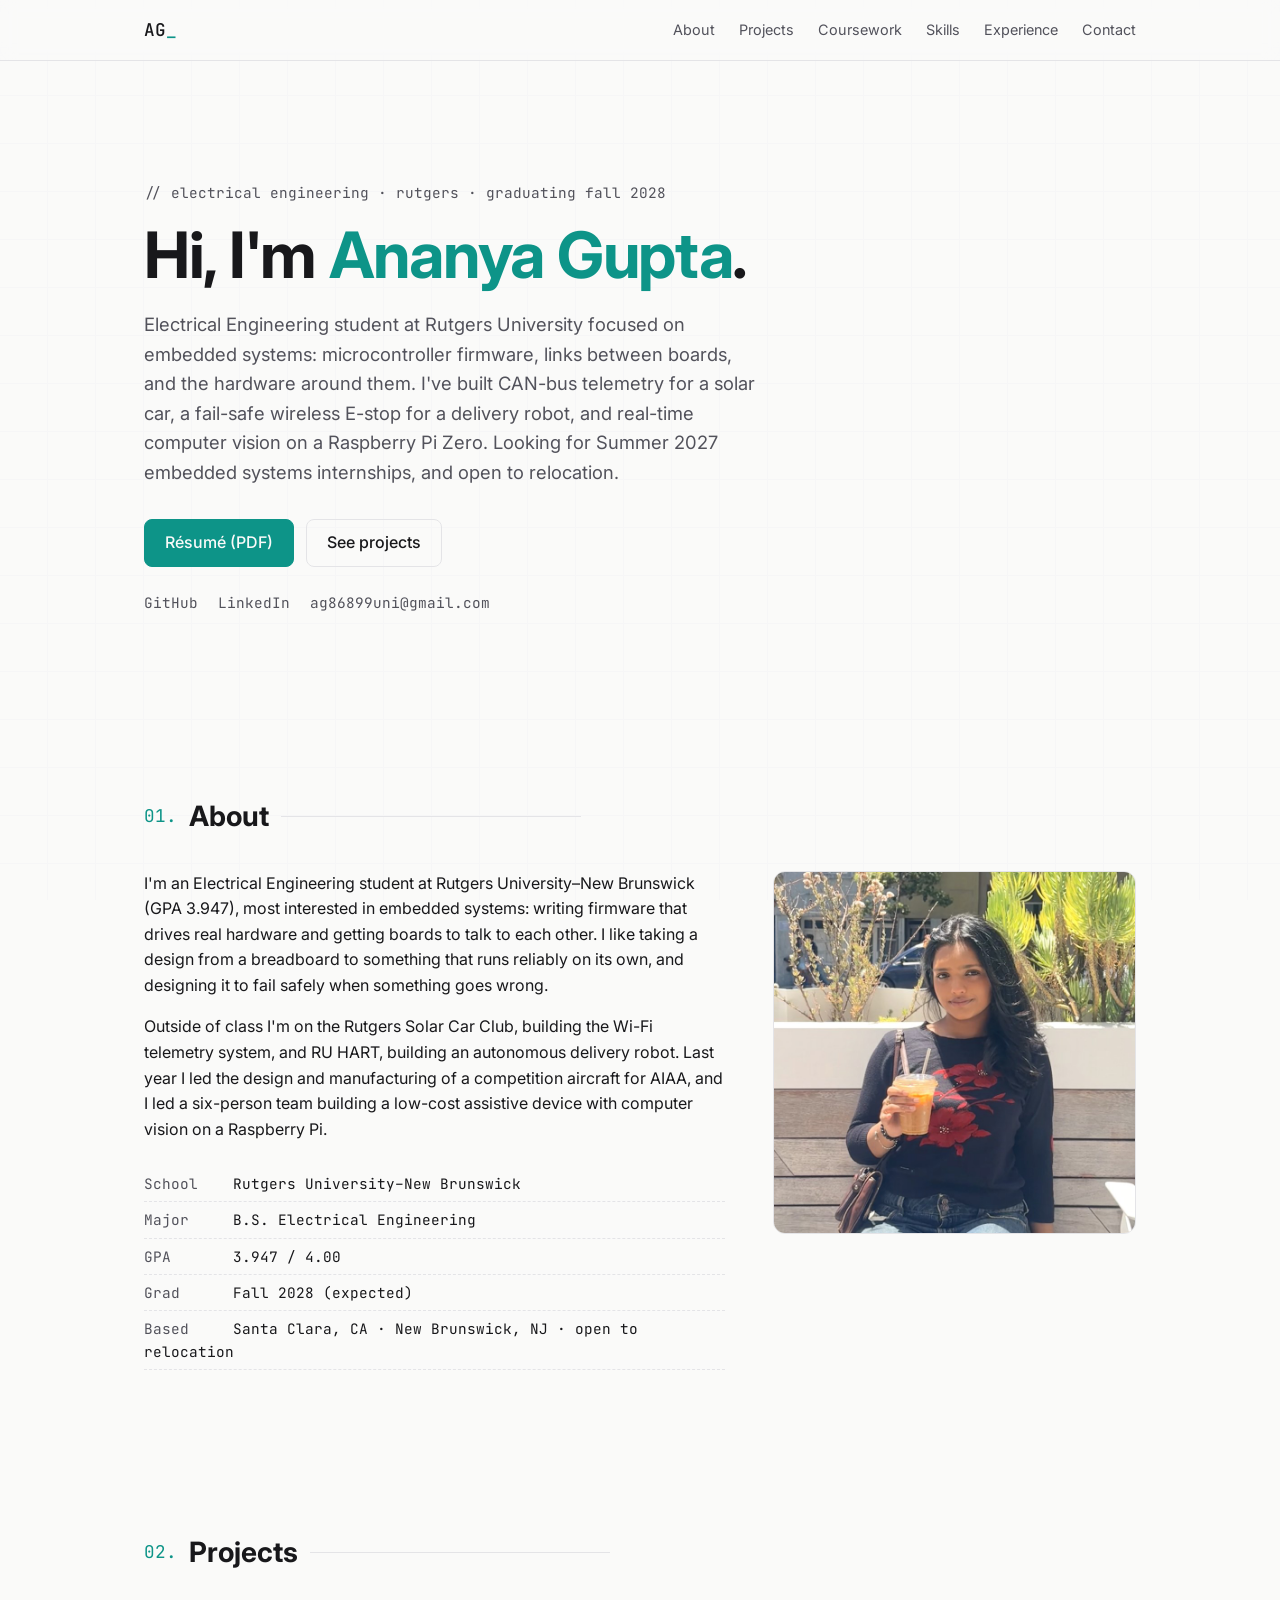
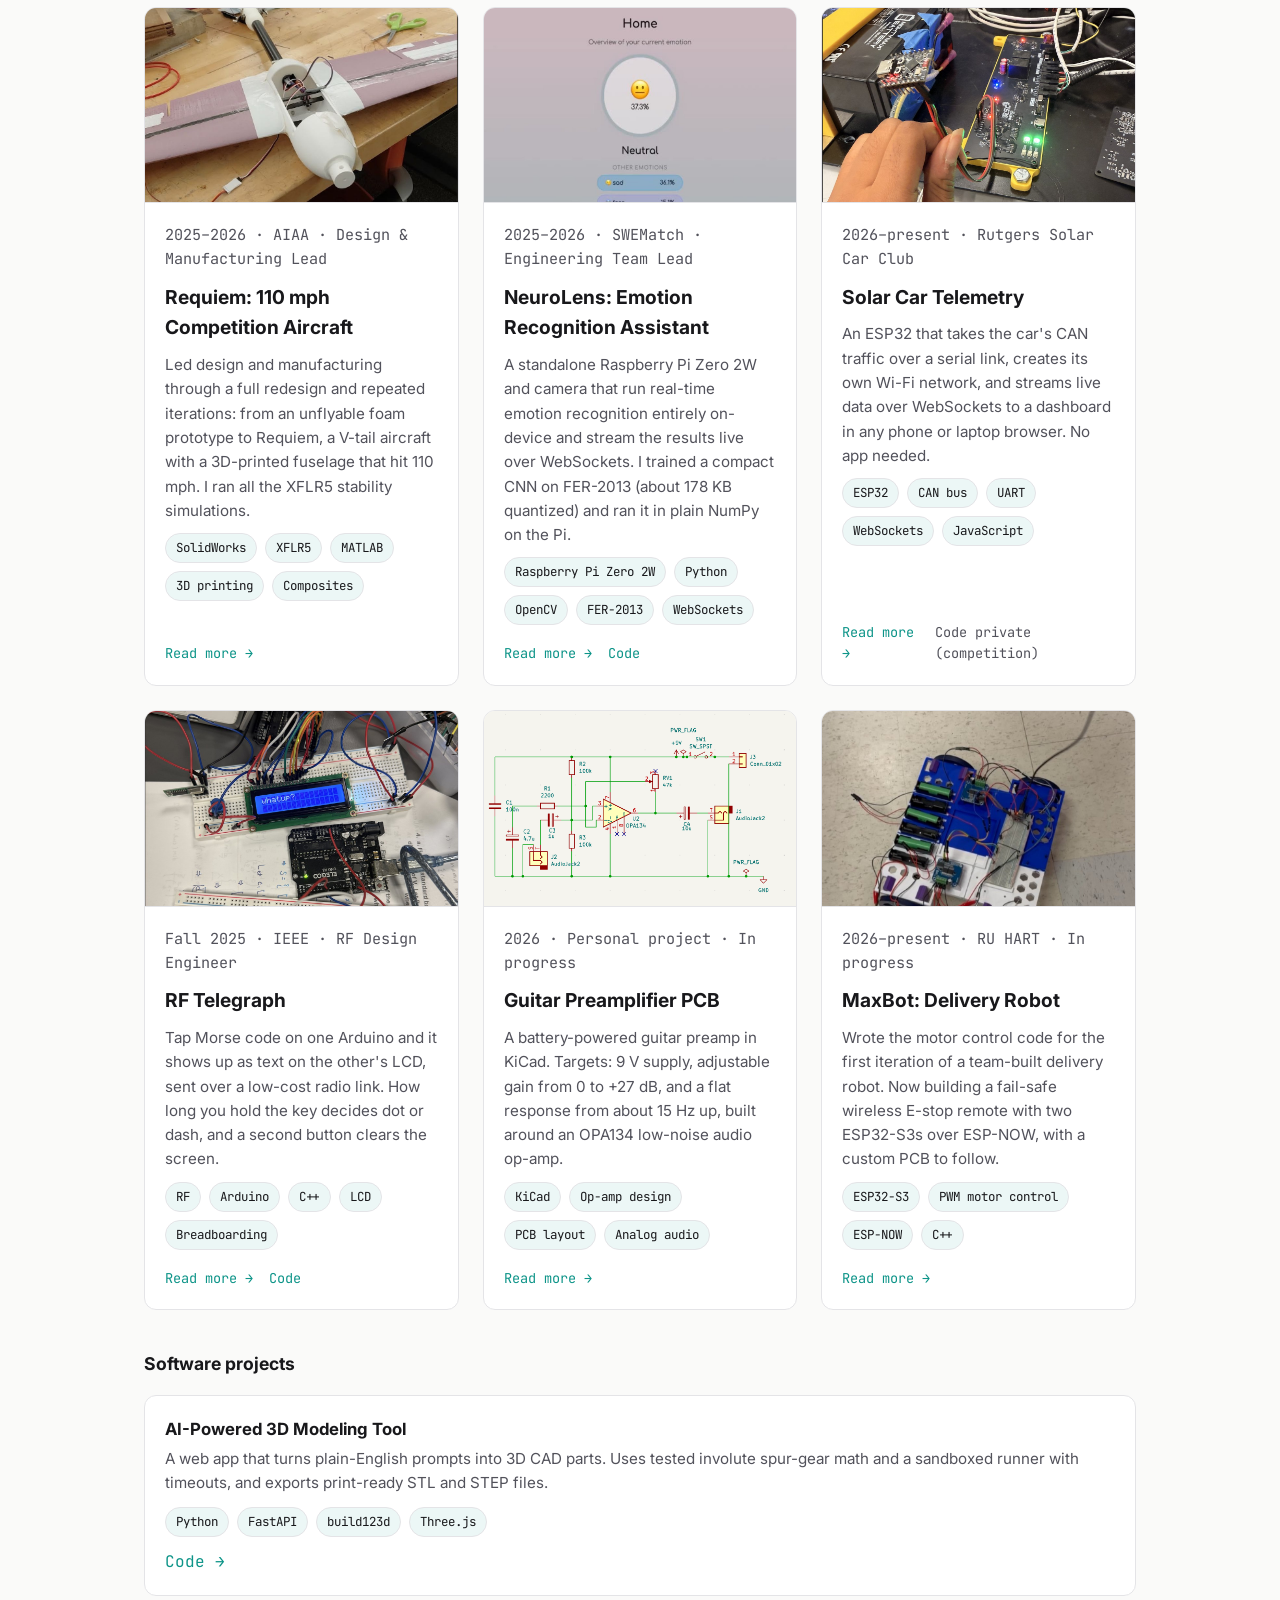
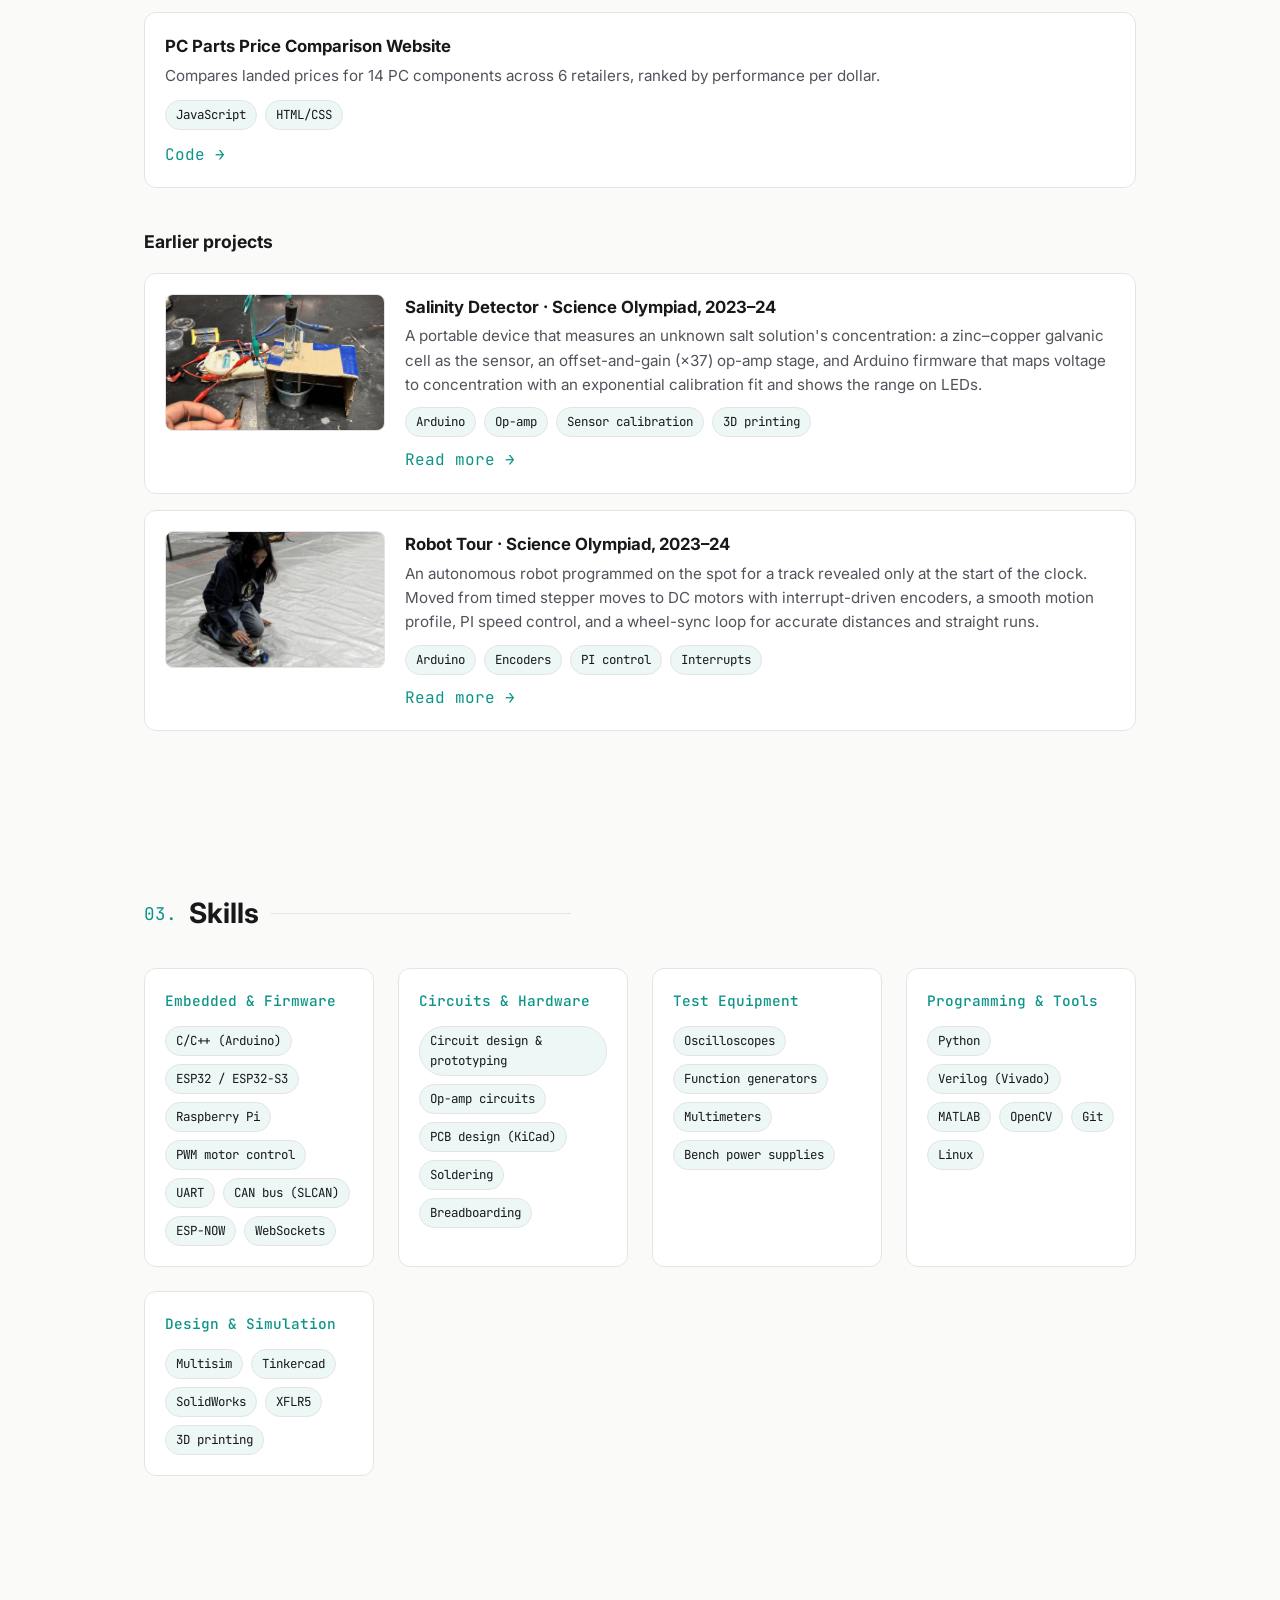
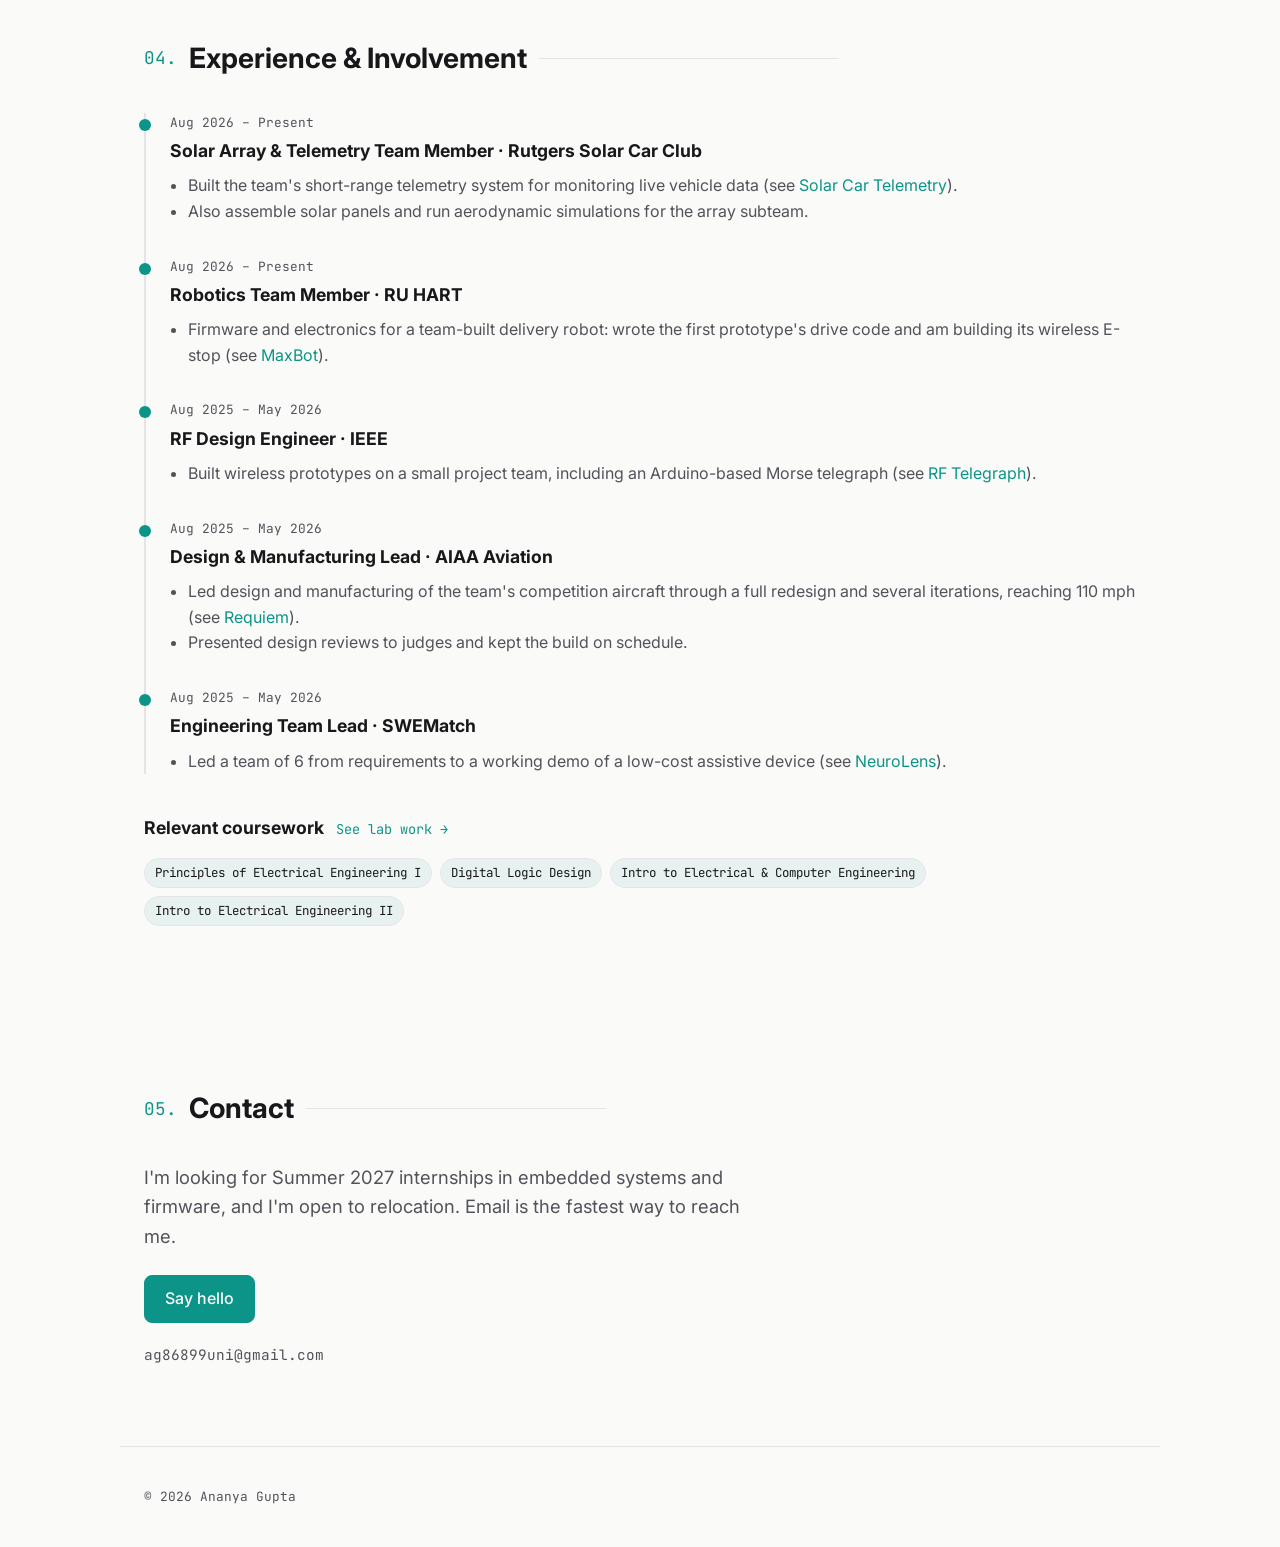
==== index.html @ 9ef6c694 "Robot Tour: fix PI windup, add wheel sync and atomic encoder reads; correct photo captions" ====
<!DOCTYPE html>
<html lang="en">
<head>
  <meta charset="UTF-8" />
  <meta name="viewport" content="width=device-width, initial-scale=1.0" />
  <title>Ananya Gupta | Electrical Engineering</title>
  <meta name="description" content="Portfolio of Ananya Gupta, Electrical Engineering student at Rutgers University. Embedded systems, firmware, circuits, and robotics." />
  <link rel="preconnect" href="https://fonts.googleapis.com" />
  <link rel="preconnect" href="https://fonts.gstatic.com" crossorigin />
  <link href="https://fonts.googleapis.com/css2?family=Inter:wght@400;500;600;700&family=JetBrains+Mono:wght@400;500&display=swap" rel="stylesheet" />
  <link rel="stylesheet" href="style.css" />
</head>
<body>

  <!-- ============ NAV ============ -->
  <header class="nav">
    <div class="container nav-inner">
      <a href="#top" class="logo">AG<span class="accent">_</span></a>
      <nav>
        <a href="#about">About</a>
        <a href="#projects">Projects</a>
        <a href="coursework.html">Coursework</a>
        <a href="#skills">Skills</a>
        <a href="#experience">Experience</a>
        <a href="#contact">Contact</a>
      </nav>
    </div>
  </header>

  <main id="top">

    <!-- ============ HERO ============ -->
    <section class="hero container">
      <p class="mono eyebrow">// electrical engineering · rutgers · graduating fall 2028</p>
      <h1>Hi, I'm <span class="accent">Ananya Gupta</span>.</h1>
      <p class="lead">
        Electrical Engineering student at Rutgers University focused on embedded systems: microcontroller
        firmware, links between boards, and the hardware around them. I've built CAN-bus telemetry for a solar car,
        a fail-safe wireless E-stop for a delivery robot, and real-time computer vision on a Raspberry Pi Zero.
        Looking for Summer 2027 embedded systems internships, and open to relocation.
      </p>
      <div class="btn-row">
        <a class="btn primary" href="resume.pdf" target="_blank">Résumé (PDF)</a>
        <a class="btn" href="#projects">See projects</a>
      </div>
      <div class="social mono">
        <a href="https://github.com/softforware" target="_blank">GitHub</a>
        <a href="https://www.linkedin.com/in/ananya-gupta-4b0507358" target="_blank">LinkedIn</a>
        <a href="mailto:ag86899uni@gmail.com">ag86899uni@gmail.com</a>
      </div>
    </section>

    <!-- ============ ABOUT ============ -->
    <section id="about" class="section container">
      <h2 class="section-title"><span class="mono accent">01.</span> About</h2>
      <div class="about-grid">
        <div>
          <!-- EDIT: make this sound like you. Add a sentence on what got you into EE. -->
          <p>
            I'm an Electrical Engineering student at Rutgers University–New Brunswick (GPA 3.947),
            most interested in embedded systems: writing firmware that drives real hardware and getting
            boards to talk to each other. I like taking a design from a breadboard to something that runs
            reliably on its own, and designing it to fail safely when something goes wrong.
          </p>
          <p>
            Outside of class I'm on the Rutgers Solar Car Club, building the Wi-Fi telemetry system,
            and RU HART, building an autonomous delivery robot. Last year I led the design and
            manufacturing of a competition aircraft for AIAA, and I led a six-person team building
            a low-cost assistive device with computer vision on a Raspberry Pi.
          </p>
          <ul class="facts mono">
            <li><span>School</span> Rutgers University–New Brunswick</li>
            <li><span>Major</span> B.S. Electrical Engineering</li>
            <li><span>GPA</span> 3.947 / 4.00</li>
            <li><span>Grad</span> Fall 2028 (expected)</li>
            <li><span>Based</span> Santa Clara, CA · New Brunswick, NJ · open to relocation</li>
          </ul>
        </div>
        <!-- PHOTO: images/headshot.jpg (square crop; you at a bench or with a project is ideal) -->
        <img class="headshot" src="images/headshot.jpg" alt="Photo of Ananya Gupta" />
      </div>
    </section>

    <!-- ============ PROJECTS ============ -->
    <section id="projects" class="section container">
      <h2 class="section-title"><span class="mono accent">02.</span> Projects</h2>

      <div class="project-grid">

        <!-- ====== PROJECT CARD: copy from here... ====== -->
        <article class="card">
          <img src="images/aiaa-card.jpg" alt="Requiem, the team's aircraft: foam wings, carbon tail boom, and a 3D-printed bullet fuselage" />
          <div class="card-body">
            <p class="mono card-meta">2025–2026 · AIAA · Design &amp; Manufacturing Lead</p>
            <h3>Requiem: 110 mph Competition Aircraft</h3>
            <p>
              Led design and manufacturing through a full redesign and repeated iterations: from an
              unflyable foam prototype to Requiem, a V-tail aircraft with a 3D-printed fuselage that hit 110 mph.
              I ran all the XFLR5 stability simulations.
            </p>
            <ul class="tags">
              <li>SolidWorks</li><li>XFLR5</li><li>MATLAB</li><li>3D printing</li><li>Composites</li>
            </ul>
            <div class="card-links mono">
              <a href="projects/aiaa-aircraft.html">Read more →</a>
            </div>
          </div>
        </article>
        <!-- ====== ...to here, and paste below to add a project ====== -->

        <article class="card">
          <img src="images/neurolens-card.jpg" alt="NeuroLens web app showing a detected emotion, Neutral at 37.3%, with sad and fear as runners-up" />
          <div class="card-body">
            <p class="mono card-meta">2025–2026 · SWEMatch · Engineering Team Lead</p>
            <h3>NeuroLens: Emotion Recognition Assistant</h3>
            <p>
              A standalone Raspberry Pi Zero 2W and camera that run real-time emotion recognition entirely
              on-device and stream the results live over WebSockets. I trained a compact CNN on FER-2013 (about
              178 KB quantized) and ran it in plain NumPy on the Pi.
            </p>
            <ul class="tags">
              <li>Raspberry Pi Zero 2W</li><li>Python</li><li>OpenCV</li><li>FER-2013</li><li>WebSockets</li>
            </ul>
            <div class="card-links mono">
              <a href="projects/assistive-device.html">Read more →</a>
              <a href="https://github.com/softforware/neurolens" target="_blank">Code</a>
            </div>
          </div>
        </article>

        <article class="card">
          <img src="images/solar-telemetry-esp32-card.jpg" alt="Ananya holding the telemetry ESP32, wired to one of the solar car's boards" />
          <div class="card-body">
            <p class="mono card-meta">2026–present · Rutgers Solar Car Club</p>
            <h3>Solar Car Telemetry</h3>
            <p>
              An ESP32 that takes the car's CAN traffic over a serial link, creates its own Wi-Fi network, and
              streams live data over WebSockets to a dashboard in any phone or laptop browser. No app needed.
            </p>
            <ul class="tags">
              <li>ESP32</li><li>CAN bus</li><li>UART</li><li>WebSockets</li><li>JavaScript</li>
            </ul>
            <div class="card-links mono">
              <a href="projects/solar-telemetry.html">Read more →</a>
              <span class="private-note">Code private (competition)</span>
            </div>
          </div>
        </article>

        <article class="card">
          <img src="images/rf-telegraph-card.jpg" alt="RF telegraph receiver showing the decoded message 'whatup?' on a 16x2 LCD" />
          <div class="card-body">
            <p class="mono card-meta">Fall 2025 · IEEE · RF Design Engineer</p>
            <h3>RF Telegraph</h3>
            <p>
              Tap Morse code on one Arduino and it shows up as text on the other's LCD, sent over a low-cost
              radio link. How long you hold the key decides dot or dash, and a second button clears the screen.
            </p>
            <ul class="tags">
              <li>RF</li><li>Arduino</li><li>C++</li><li>LCD</li><li>Breadboarding</li>
            </ul>
            <div class="card-links mono">
              <a href="projects/rf-telegraph.html">Read more →</a>
              <a href="https://github.com/softforware/rf-telegraph" target="_blank">Code</a>
            </div>
          </div>
        </article>

        <article class="card">
          <img src="images/guitar-preamp-schematic.png" alt="Guitar preamplifier schematic in KiCad" />
          <div class="card-body">
            <p class="mono card-meta">2026 · Personal project · In progress</p>
            <h3>Guitar Preamplifier PCB</h3>
            <p>
              A battery-powered guitar preamp in KiCad. Targets: 9 V supply, adjustable gain from 0 to
              +27 dB, and a flat response from about 15 Hz up, built around an OPA134 low-noise audio op-amp.
            </p>
            <ul class="tags">
              <li>KiCad</li><li>Op-amp design</li><li>PCB layout</li><li>Analog audio</li>
            </ul>
            <div class="card-links mono">
              <a href="projects/guitar-preamp.html">Read more →</a>
            </div>
          </div>
        </article>

        <article class="card">
          <img src="images/maxbot-card.jpg" alt="MaxBot, the RU HART delivery robot's first iteration, with motor drivers, battery pack, and breadboard on a 3D-printed chassis" />
          <div class="card-body">
            <p class="mono card-meta">2026–present · RU HART · In progress</p>
            <h3>MaxBot: Delivery Robot</h3>
            <p>
              Wrote the motor control code for the first iteration of a team-built delivery robot. Now building
              a fail-safe wireless E-stop remote with two ESP32-S3s over ESP-NOW, with a custom PCB to follow.
            </p>
            <ul class="tags">
              <li>ESP32-S3</li><li>PWM motor control</li><li>ESP-NOW</li><li>C++</li>
            </ul>
            <div class="card-links mono">
              <a href="projects/maxbot.html">Read more →</a>
            </div>
          </div>
        </article>

      </div>

      <h3 class="subhead">Software projects</h3>
      <div class="sw-list">
        <div class="sw-item">
          <div>
            <h4>AI-Powered 3D Modeling Tool</h4>
            <p>
              A web app that turns plain-English prompts into 3D CAD parts. Uses tested involute
              spur-gear math and a sandboxed runner with timeouts, and exports print-ready STL and STEP files.
            </p>
          </div>
          <ul class="tags">
            <li>Python</li><li>FastAPI</li><li>build123d</li><li>Three.js</li>
          </ul>
          <a class="mono" href="https://github.com/softforware/ai-cad" target="_blank">Code →</a>
        </div>
        <div class="sw-item">
          <div>
            <h4>PC Parts Price Comparison Website</h4>
            <p>
              Compares landed prices for 14 PC components across 6 retailers, ranked by performance per dollar.
            </p>
          </div>
          <ul class="tags">
            <li>JavaScript</li><li>HTML/CSS</li>
          </ul>
          <a class="mono" href="https://github.com/softforware/pc-parts-price-board" target="_blank">Code →</a>
        </div>
      </div>
      <h3 class="subhead">Earlier projects</h3>
      <div class="sw-list">
        <div class="sw-item sw-item-img">
          <img src="images/detector-card.jpg" alt="Salinity detector: Arduino circuit wired to an electrode stand over a test cup" />
          <div>
            <h4>Salinity Detector · Science Olympiad, 2023–24</h4>
            <p>
              A portable device that measures an unknown salt solution's concentration: a zinc–copper galvanic cell
              as the sensor, an offset-and-gain (×37) op-amp stage, and Arduino firmware that maps voltage to
              concentration with an exponential calibration fit and shows the range on LEDs.
            </p>
            <ul class="tags" style="margin-top:10px">
              <li>Arduino</li><li>Op-amp</li><li>Sensor calibration</li><li>3D printing</li>
            </ul>
            <a class="mono" href="projects/detector.html" style="display:inline-block;margin-top:10px">Read more →</a>
          </div>
        </div>
        <div class="sw-item sw-item-img">
          <img src="images/robottour-card.jpg" alt="Ananya with the Robot Tour encoder robot during a test run" />
          <div>
            <h4>Robot Tour · Science Olympiad, 2023–24</h4>
            <p>
              An autonomous robot programmed on the spot for a track revealed only at the start of the clock.
              Moved from timed stepper moves to DC motors with interrupt-driven encoders, a smooth motion profile,
              PI speed control, and a wheel-sync loop for accurate distances and straight runs.
            </p>
            <ul class="tags" style="margin-top:10px">
              <li>Arduino</li><li>Encoders</li><li>PI control</li><li>Interrupts</li>
            </ul>
            <a class="mono" href="projects/robot-tour.html" style="display:inline-block;margin-top:10px">Read more →</a>
          </div>
        </div>
      </div>
    </section>

    <!-- ============ SKILLS ============ -->
    <section id="skills" class="section container">
      <h2 class="section-title"><span class="mono accent">03.</span> Skills</h2>
      <div class="skills-grid">
        <div class="skill-group">
          <h3 class="mono">Embedded &amp; Firmware</h3>
          <ul class="tags">
            <li>C/C++ (Arduino)</li><li>ESP32 / ESP32-S3</li><li>Raspberry Pi</li><li>PWM motor control</li>
            <li>UART</li><li>CAN bus (SLCAN)</li><li>ESP-NOW</li><li>WebSockets</li>
          </ul>
        </div>
        <div class="skill-group">
          <h3 class="mono">Circuits &amp; Hardware</h3>
          <ul class="tags">
            <li>Circuit design &amp; prototyping</li><li>Op-amp circuits</li><li>PCB design (KiCad)</li>
            <li>Soldering</li><li>Breadboarding</li>
          </ul>
        </div>
        <div class="skill-group">
          <h3 class="mono">Test Equipment</h3>
          <ul class="tags">
            <li>Oscilloscopes</li><li>Function generators</li><li>Multimeters</li><li>Bench power supplies</li>
          </ul>
        </div>
        <div class="skill-group">
          <h3 class="mono">Programming &amp; Tools</h3>
          <ul class="tags">
            <li>Python</li><li>Verilog (Vivado)</li><li>MATLAB</li><li>OpenCV</li><li>Git</li><li>Linux</li>
          </ul>
        </div>
        <div class="skill-group">
          <h3 class="mono">Design &amp; Simulation</h3>
          <ul class="tags">
            <li>Multisim</li><li>Tinkercad</li><li>SolidWorks</li><li>XFLR5</li><li>3D printing</li>
          </ul>
        </div>
      </div>
    </section>

    <!-- ============ EXPERIENCE / INVOLVEMENT ============ -->
    <section id="experience" class="section container">
      <h2 class="section-title"><span class="mono accent">04.</span> Experience &amp; Involvement</h2>
      <div class="timeline">
        <div class="timeline-item">
          <p class="mono card-meta">Aug 2026 – Present</p>
          <h3>Solar Array &amp; Telemetry Team Member · Rutgers Solar Car Club</h3>
          <ul>
            <li>Built the team's short-range telemetry system for monitoring live vehicle data (see <a href="projects/solar-telemetry.html">Solar Car Telemetry</a>).</li>
            <li>Also assemble solar panels and run aerodynamic simulations for the array subteam.</li>
          </ul>
        </div>
        <div class="timeline-item">
          <p class="mono card-meta">Aug 2026 – Present</p>
          <h3>Robotics Team Member · RU HART</h3>
          <ul>
            <li>Firmware and electronics for a team-built delivery robot: wrote the first prototype's drive code and am building its wireless E-stop (see <a href="projects/maxbot.html">MaxBot</a>).</li>
          </ul>
        </div>
        <div class="timeline-item">
          <p class="mono card-meta">Aug 2025 – May 2026</p>
          <h3>RF Design Engineer · IEEE</h3>
          <ul>
            <li>Built wireless prototypes on a small project team, including an Arduino-based Morse telegraph (see <a href="projects/rf-telegraph.html">RF Telegraph</a>).</li>
          </ul>
        </div>
        <div class="timeline-item">
          <p class="mono card-meta">Aug 2025 – May 2026</p>
          <h3>Design &amp; Manufacturing Lead · AIAA Aviation</h3>
          <ul>
            <li>Led design and manufacturing of the team's competition aircraft through a full redesign and several iterations, reaching 110 mph (see <a href="projects/aiaa-aircraft.html">Requiem</a>).</li>
            <li>Presented design reviews to judges and kept the build on schedule.</li>
          </ul>
        </div>
        <div class="timeline-item">
          <p class="mono card-meta">Aug 2025 – May 2026</p>
          <h3>Engineering Team Lead · SWEMatch</h3>
          <ul>
            <li>Led a team of 6 from requirements to a working demo of a low-cost assistive device (see <a href="projects/assistive-device.html">NeuroLens</a>).</li>
          </ul>
        </div>
      </div>

      <h3 class="subhead">Relevant coursework <a class="mono" style="font-size:.85rem;font-weight:400;margin-left:8px" href="coursework.html">See lab work →</a></h3>
      <ul class="tags">
        <li>Principles of Electrical Engineering I</li><li>Digital Logic Design</li>
        <li>Intro to Electrical &amp; Computer Engineering</li><li>Intro to Electrical Engineering II</li>
        <!-- EDIT: add other courses by their exact catalog names --> 
      </ul>
    </section>

    <!-- ============ CONTACT ============ -->
    <section id="contact" class="section container contact">
      <h2 class="section-title"><span class="mono accent">05.</span> Contact</h2>
      <p class="lead">
        I'm looking for Summer 2027 internships in embedded systems and firmware, and I'm open to relocation.
        Email is the fastest way to reach me.
      </p>
      <a class="btn primary" href="mailto:ag86899uni@gmail.com">Say hello</a>
      <div class="social mono" style="margin-top:20px">
        <a href="mailto:ag86899uni@gmail.com">ag86899uni@gmail.com</a>
      </div>
    </section>

  </main>

  <footer class="container footer mono">
    <p>© 2026 Ananya Gupta</p>
  </footer>

</body>
</html>
---- style.css ----
/* ==========================================================
   COLORS: change --accent to restyle the whole site.
   Ideas: #2dd4bf (teal), #f59e0b (amber), #60a5fa (blue), #a78bfa (purple)
   ========================================================== */
:root {
  --bg: #0d1117;
  --bg-card: #161b22;
  --border: #2a313c;
  --text: #e6edf3;
  --muted: #8b949e;
  --accent: #2dd4bf;
  --radius: 12px;
  --max-width: 1040px;
}

/* Light mode: used automatically when the visitor's computer is in light mode */
@media (prefers-color-scheme: light) {
  :root {
    --bg: #fafaf9;
    --bg-card: #ffffff;
    --border: #e4e4e7;
    --text: #18181b;
    --muted: #52525b;
    --accent: #0d9488;
  }
}

* { box-sizing: border-box; margin: 0; padding: 0; }

html { scroll-behavior: smooth; scroll-padding-top: 72px; }

body {
  font-family: "Inter", system-ui, sans-serif;
  background: var(--bg);
  color: var(--text);
  line-height: 1.6;
  /* faint engineering-paper grid */
  background-image:
    linear-gradient(var(--border) 1px, transparent 1px),
    linear-gradient(90deg, var(--border) 1px, transparent 1px);
  background-size: 48px 48px;
  background-attachment: fixed;
  background-position: -1px -1px;
}
body::before { /* fades the grid so it stays subtle */
  content: ""; position: fixed; inset: 0; z-index: -1;
  background: var(--bg); opacity: .85; pointer-events: none;
}

img { max-width: 100%; display: block; }
a { color: var(--accent); text-decoration: none; }
a:hover { text-decoration: underline; }

.container { max-width: var(--max-width); margin: 0 auto; padding: 0 24px; }
.mono { font-family: "JetBrains Mono", ui-monospace, monospace; }
.accent { color: var(--accent); }

/* ---------- Nav ---------- */
.nav {
  position: sticky; top: 0; z-index: 10;
  background: color-mix(in srgb, var(--bg) 85%, transparent);
  backdrop-filter: blur(8px);
  border-bottom: 1px solid var(--border);
}
.nav-inner { display: flex; justify-content: space-between; align-items: center; height: 60px; }
.logo { font-family: "JetBrains Mono", monospace; font-weight: 500; color: var(--text); font-size: 1.1rem; }
.nav nav { display: flex; gap: 24px; }
.nav nav a { color: var(--muted); font-size: .9rem; }
.nav nav a:hover { color: var(--text); text-decoration: none; }

/* ---------- Hero ---------- */
.hero { padding: 120px 24px 100px; }
.eyebrow { color: var(--muted); font-size: .9rem; margin-bottom: 16px; }
h1 { font-size: clamp(2.4rem, 6vw, 4rem); line-height: 1.1; letter-spacing: -0.02em; margin-bottom: 20px; }
.lead { font-size: 1.15rem; color: var(--muted); max-width: 620px; }
.btn-row { display: flex; gap: 12px; margin: 32px 0 24px; flex-wrap: wrap; }
.btn {
  display: inline-block; padding: 10px 20px; border-radius: 8px;
  border: 1px solid var(--border); color: var(--text); font-weight: 500;
  transition: border-color .15s, transform .15s;
}
.btn:hover { border-color: var(--accent); text-decoration: none; transform: translateY(-1px); }
.btn.primary { background: var(--accent); border-color: var(--accent); color: var(--bg); }
.social { display: flex; gap: 20px; flex-wrap: wrap; font-size: .9rem; }
.social a { color: var(--muted); }
.social a:hover { color: var(--accent); }

/* ---------- Sections ---------- */
.section { padding: 80px 24px; }
.section-title { font-size: 1.75rem; margin-bottom: 32px; display: flex; align-items: center; gap: 12px; }
.section-title::after { content: ""; flex: 1; height: 1px; background: var(--border); max-width: 300px; }
.section-title .mono { font-size: 1.1rem; font-weight: 400; }
.subhead { margin: 40px 0 16px; font-size: 1.1rem; }
p + p { margin-top: 16px; }

/* ---------- About ---------- */
.about-grid { display: grid; grid-template-columns: 1.6fr 1fr; gap: 48px; align-items: start; }
.headshot { border-radius: var(--radius); border: 1px solid var(--border); aspect-ratio: 1; object-fit: cover; width: 100%; }
.facts { list-style: none; margin-top: 24px; font-size: .9rem; }
.facts li { padding: 6px 0; border-bottom: 1px dashed var(--border); }
.facts span { color: var(--muted); display: inline-block; width: 80px; }

/* ---------- Project cards ---------- */
.project-grid { display: grid; grid-template-columns: repeat(auto-fill, minmax(300px, 1fr)); gap: 24px; }
@media (min-width: 900px) { .project-grid { grid-template-columns: repeat(3, 1fr); } }
.card {
  background: var(--bg-card); border: 1px solid var(--border); border-radius: var(--radius);
  overflow: hidden; display: flex; flex-direction: column;
  transition: border-color .2s, transform .2s;
}
.card:hover { border-color: var(--accent); transform: translateY(-3px); }
.card img { aspect-ratio: 16 / 10; object-fit: cover; width: 100%; border-bottom: 1px solid var(--border); }
.card-body { padding: 20px; display: flex; flex-direction: column; gap: 10px; flex: 1; }
.card-body h3 { font-size: 1.2rem; }
.card-body p { color: var(--muted); font-size: .95rem; }
.card-meta { font-size: .8rem; color: var(--muted); }
.card-links { display: flex; gap: 16px; margin-top: auto; padding-top: 8px; font-size: .85rem; }
.private-note { color: var(--muted); }

/* ---------- Tags (used for skills, tech stacks, coursework) ---------- */
.tags { list-style: none; display: flex; flex-wrap: wrap; gap: 8px; }
.tags li {
  font-family: "JetBrains Mono", monospace; font-size: .78rem;
  padding: 4px 10px; border-radius: 999px;
  border: 1px solid var(--border); color: var(--text);
  background: color-mix(in srgb, var(--accent) 8%, transparent);
}

/* ---------- Software project list (compact, no images) ---------- */
.sw-list { display: grid; gap: 16px; }
.sw-item {
  background: var(--bg-card); border: 1px solid var(--border); border-radius: var(--radius);
  padding: 20px; display: grid; gap: 12px;
}
.sw-item h4 { font-size: 1.05rem; margin-bottom: 4px; }
.sw-item p { color: var(--muted); font-size: .95rem; }

/* ---------- Skills ---------- */
.skills-grid { display: grid; grid-template-columns: repeat(auto-fit, minmax(220px, 1fr)); gap: 24px; }
.skill-group { background: var(--bg-card); border: 1px solid var(--border); border-radius: var(--radius); padding: 20px; }
.skill-group h3 { font-size: .9rem; color: var(--accent); margin-bottom: 14px; font-weight: 500; }

/* ---------- Timeline ---------- */
.timeline { border-left: 2px solid var(--border); padding-left: 24px; display: grid; gap: 32px; }
.timeline-item { position: relative; }
.timeline-item::before {
  content: ""; position: absolute; left: -31px; top: 6px;
  width: 12px; height: 12px; border-radius: 50%; background: var(--accent);
}
.timeline-item h3 { font-size: 1.1rem; margin: 4px 0 8px; }
.timeline-item ul { padding-left: 18px; color: var(--muted); }

/* ---------- Contact / footer ---------- */
.contact .lead { margin-bottom: 24px; }
.footer { padding: 40px 24px; color: var(--muted); font-size: .8rem; border-top: 1px solid var(--border); }

/* ---------- Project detail pages ---------- */
.article { max-width: 760px; padding-top: 64px; padding-bottom: 80px; }
.article h1 { font-size: clamp(2rem, 5vw, 3rem); }
.article h2 { margin: 48px 0 12px; font-size: 1.4rem; }
.article p, .article li { color: var(--muted); }
.article ul, .article ol { padding-left: 20px; margin-top: 8px; }
.article figure { margin: 28px 0; }
.article figure img { border-radius: var(--radius); border: 1px solid var(--border); width: 100%; }
.article figcaption { font-size: .85rem; color: var(--muted); margin-top: 8px; text-align: center; }
.article pre {
  background: var(--bg-card); border: 1px solid var(--border); border-radius: 8px;
  padding: 16px; overflow-x: auto; font-size: .85rem; margin: 16px 0;
}
.back-link { display: inline-block; margin-bottom: 32px; font-size: .9rem; }
.img-row { display: grid; grid-template-columns: 1fr 1fr; gap: 16px; }
.video { aspect-ratio: 16 / 9; width: 100%; border: 0; border-radius: var(--radius); margin: 28px 0; }
.article figure .video { margin: 0; border: 1px solid var(--border); background: #000; }
.article figure .video-tall { aspect-ratio: 9 / 16; max-height: 640px; width: auto; max-width: 100%; display: block; margin: 0 auto; }

/* ---------- Coursework page ---------- */
.lab { padding: 40px 0; border-top: 1px solid var(--border); }
.lab:first-of-type { border-top: 0; padding-top: 24px; }
.lab h2 { margin: 6px 0 12px; font-size: 1.6rem; }
.lab .tags { margin-bottom: 20px; }
.nav nav a[aria-current="page"] { color: var(--text); }
.lab-tabs { display: flex; gap: 8px; flex-wrap: wrap; margin: 28px 0 4px; padding-bottom: 12px; border-bottom: 1px solid var(--border); }
.lab-tabs button {
  font: 500 .85rem "JetBrains Mono", monospace; color: var(--muted); background: transparent;
  border: 1px solid var(--border); border-radius: 999px; padding: 7px 14px; cursor: pointer;
}
.lab-tabs button:hover { color: var(--text); border-color: var(--accent); }
.lab-tabs button[aria-selected="true"] { color: var(--bg); background: var(--accent); border-color: var(--accent); }
.lab-tabs button:focus-visible { outline: 2px solid var(--accent); outline-offset: 2px; }
.lab-tabs:not([hidden]) ~ .lab { border-top: 0; padding-top: 24px; }
.table-wrap { overflow-x: auto; margin: 16px 0 6px; }
.results { width: 100%; border-collapse: collapse; font-size: .88rem; min-width: 560px; }
.results th, .results td { padding: 8px 10px; border-bottom: 1px solid var(--border); text-align: left; color: var(--muted); }
.results th { color: var(--text); font-weight: 600; }
.results td:nth-child(n+3) { font-family: "JetBrains Mono", monospace; white-space: nowrap; }
.muted-note { font-size: .8rem; color: var(--muted); margin-top: 4px; }

/* ---------- Charts (coursework) ---------- */
:root { --series-1: #2a78d6; --series-2: #eb6834; --chart-surface: #ffffff; }
@media (prefers-color-scheme: dark) { :root { --series-1: #3987e5; --series-2: #d95926; --chart-surface: #161b22; } }
.chart-row { display: grid; grid-template-columns: 1fr 1fr; gap: 16px; }
.chart { margin: 0; background: var(--bg-card); border: 1px solid var(--border); border-radius: var(--radius); padding: 14px 10px 6px; }
.chart-title { text-align: left; color: var(--text); font-weight: 600; font-size: .95rem; margin: 0 0 4px 8px; }
.plot { width: 100%; height: auto; display: block; overflow: visible; }
.plot .grid { stroke: var(--border); stroke-width: 1; }
.plot .axis { stroke: var(--muted); stroke-width: 1; }
.plot .tick, .plot .note { fill: var(--muted); font: 11px "JetBrains Mono", monospace; }
.plot .axis-title { fill: var(--muted); font: 12px Inter, sans-serif; }
.plot .corner { stroke: var(--muted); stroke-width: 1; stroke-dasharray: 3 4; }
.plot .theory { fill: none; stroke: var(--series-1); stroke-width: 2; stroke-linejoin: round; }
.plot .meas { fill: var(--series-2); stroke: var(--bg-card); stroke-width: 2; pointer-events: none; }
.plot .hit { fill: transparent; cursor: pointer; }
.plot .pt:hover .meas, .plot .pt:focus .meas { stroke: var(--text); }
.plot .pt:focus { outline: none; }
.chart-legend { font-size: .82rem; color: var(--muted); margin: 18px 0 10px; display: flex; align-items: center; gap: 6px; flex-wrap: wrap; }
.chart-legend .muted { opacity: .8; }
.key { display: inline-block; vertical-align: middle; }
.key-theory { width: 18px; height: 2px; background: var(--series-1); }
.key-meas { width: 9px; height: 9px; border-radius: 50%; background: var(--series-2); }
.tip { position: absolute; z-index: 20; pointer-events: none; background: var(--bg-card); color: var(--text); border: 1px solid var(--border); border-radius: 8px; padding: 6px 10px; font: 12px "JetBrains Mono", monospace; box-shadow: 0 4px 14px rgba(0,0,0,.25); white-space: nowrap; }
.data-table { margin: 14px 0 6px; }
.data-table summary { cursor: pointer; color: var(--accent); font-size: .85rem; }
.data-table table { width: 100%; border-collapse: collapse; font: 12px "JetBrains Mono", monospace; margin-top: 10px; }
.data-table th, .data-table td { text-align: right; padding: 3px 6px; border-bottom: 1px solid var(--border); color: var(--muted); }
.data-table th { color: var(--text); font-weight: 500; }
@media (max-width: 720px) { .chart-row { grid-template-columns: 1fr; } }

/* ---------- Mobile ---------- */
@media (max-width: 720px) {
  .nav nav { gap: 14px; }
  .nav nav a { font-size: .8rem; }
  .nav nav a:nth-child(n+4) { display: none; } /* hide a couple links on tiny screens */
  .hero { padding: 72px 16px 64px; }
  .section { padding: 56px 16px; }
  .container { padding-left: 16px; padding-right: 16px; }
  .about-grid { grid-template-columns: 1fr; }
  .headshot { max-width: 260px; }
  .img-row { grid-template-columns: 1fr; }
}

/* ---------- Earlier projects (image + text row) ---------- */
.sw-item-img { grid-template-columns: 220px 1fr; align-items: start; gap: 20px; }
.sw-item-img img { width: 100%; aspect-ratio: 16 / 10; object-fit: cover; border-radius: 8px; border: 1px solid var(--border); }
@media (max-width: 720px) { .sw-item-img { grid-template-columns: 1fr; } }
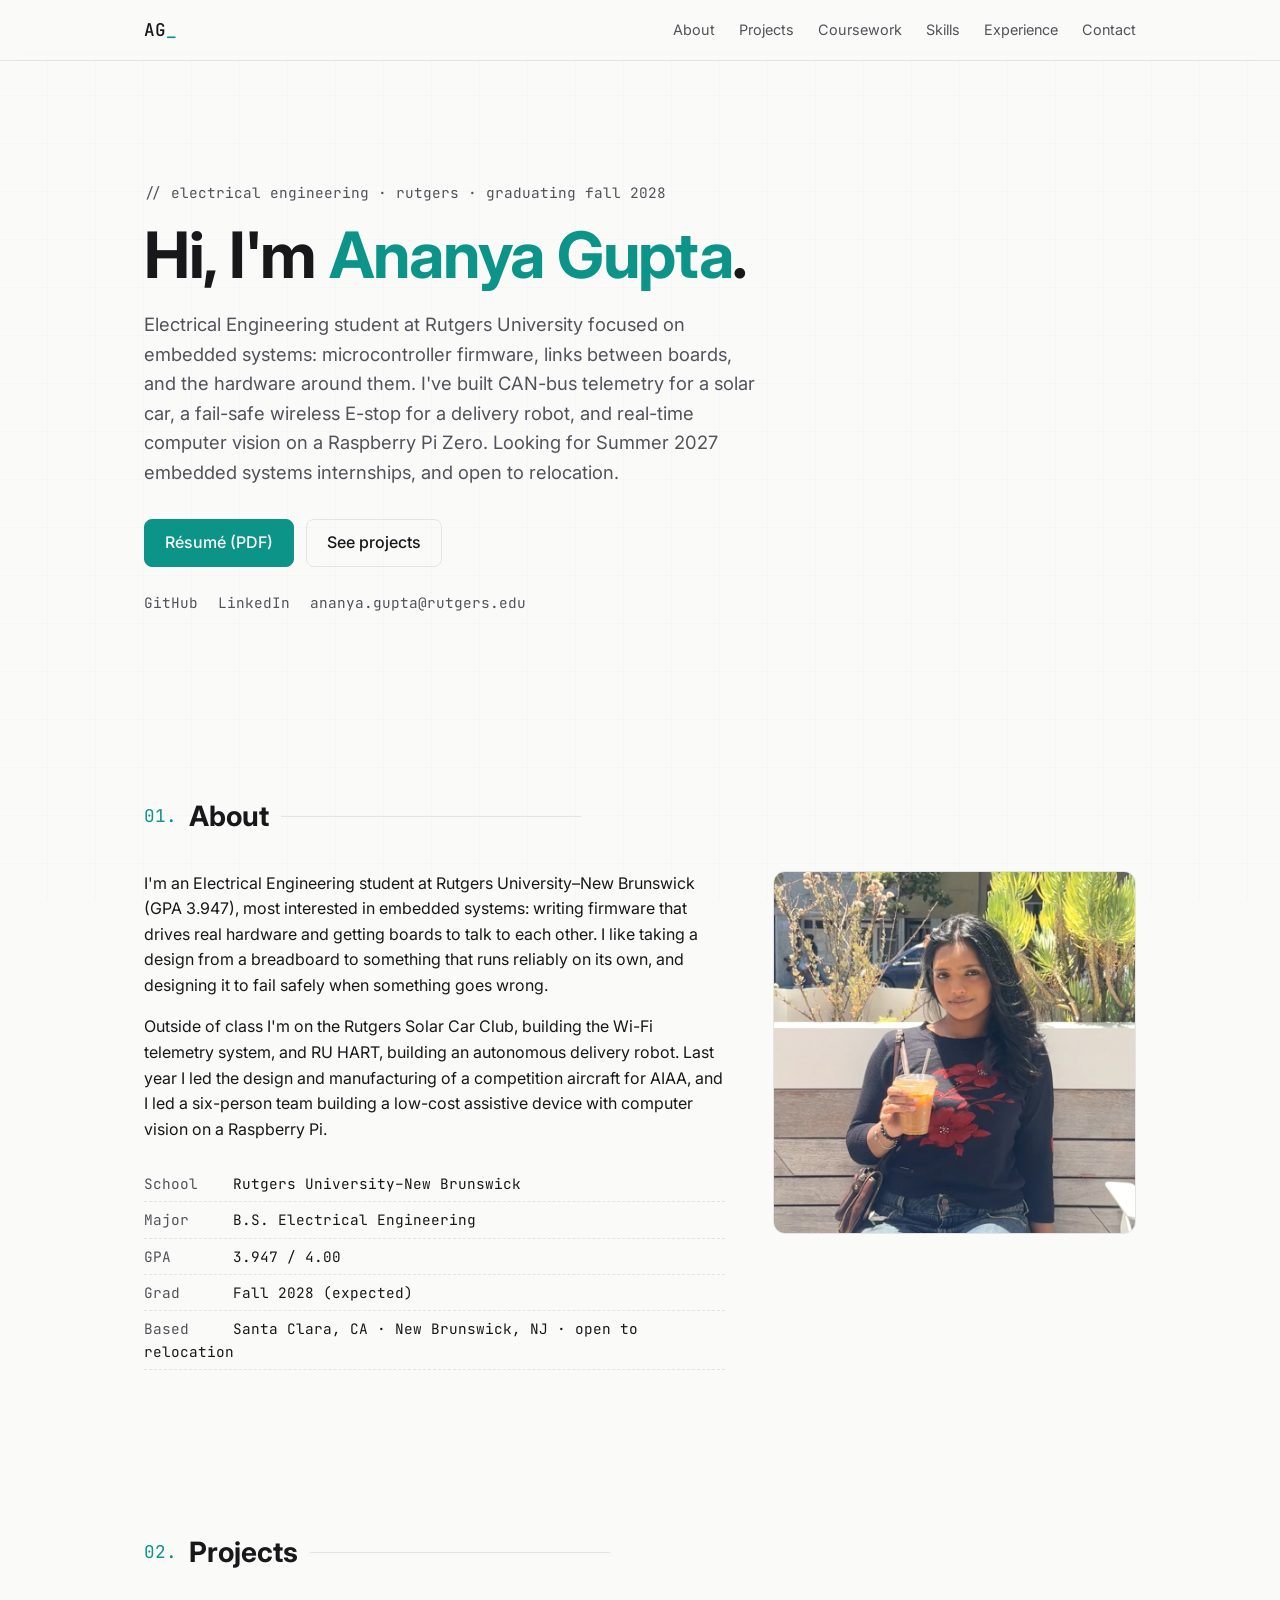
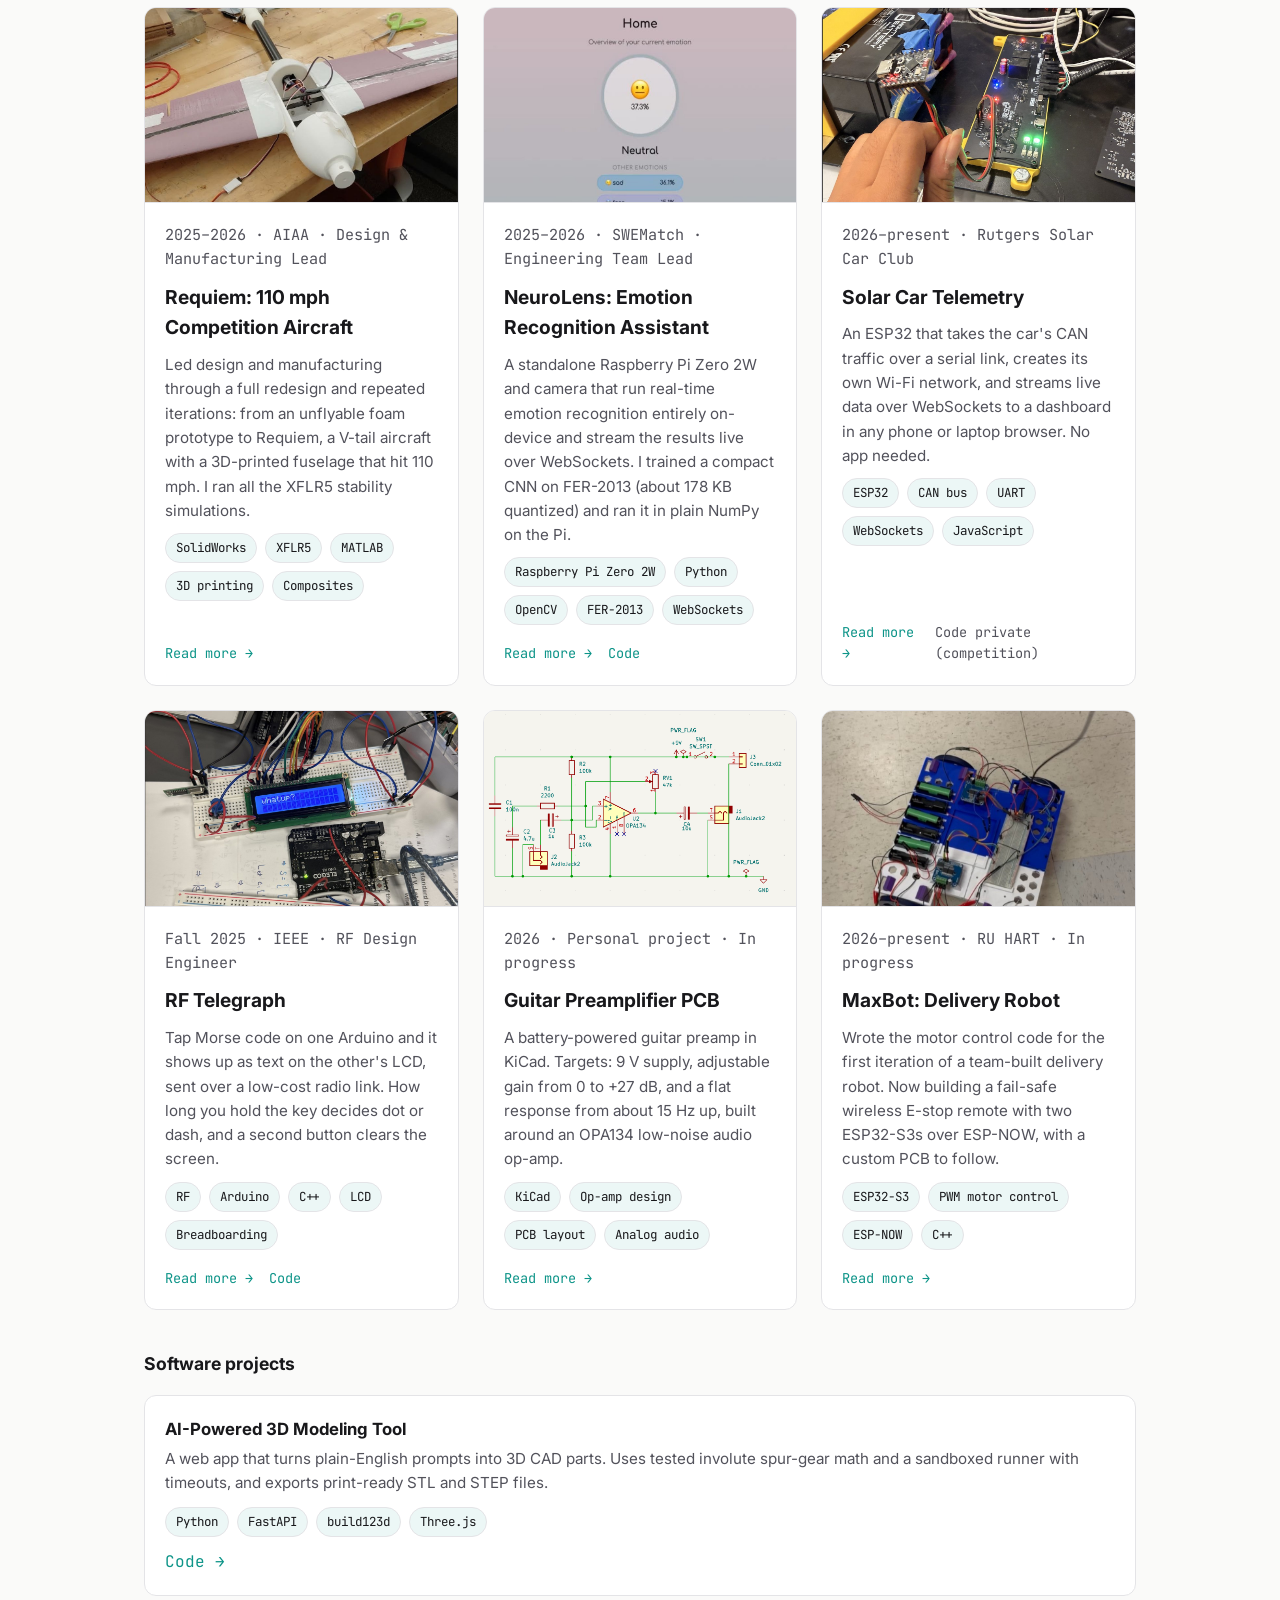
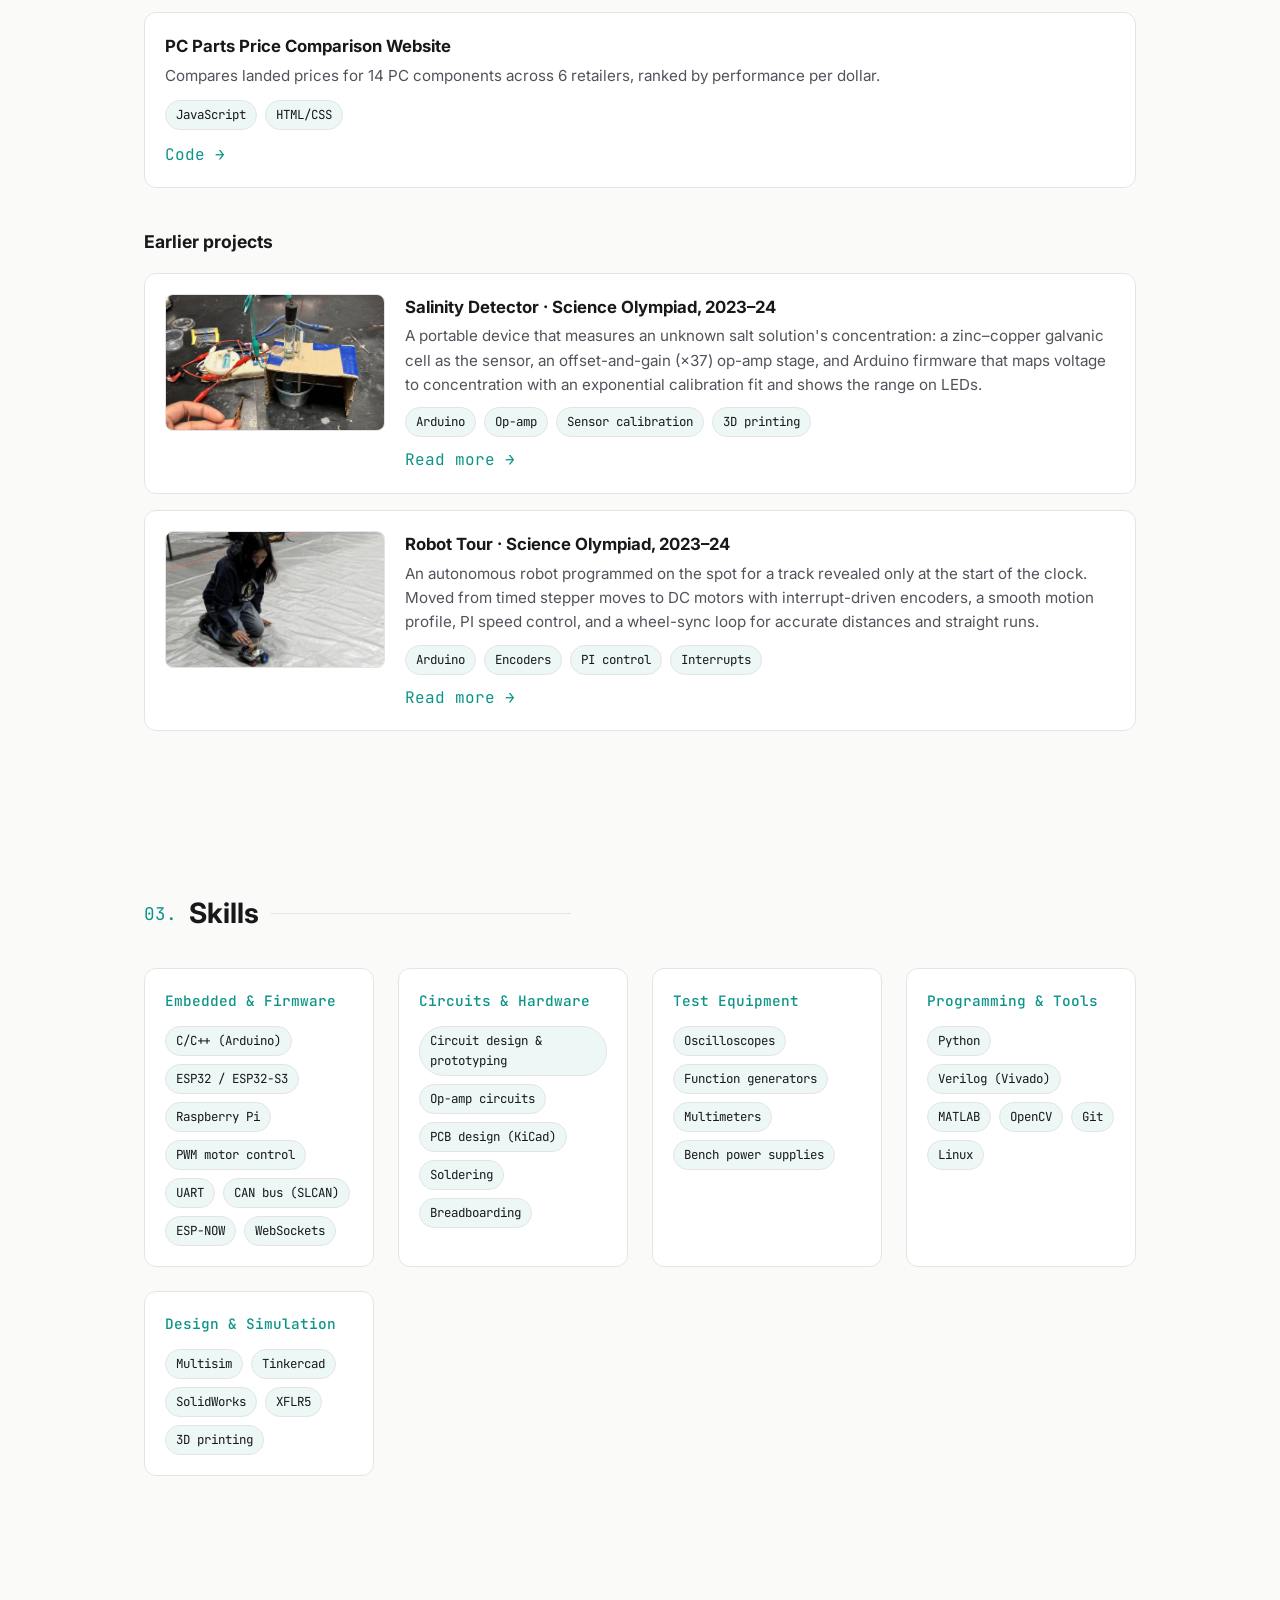
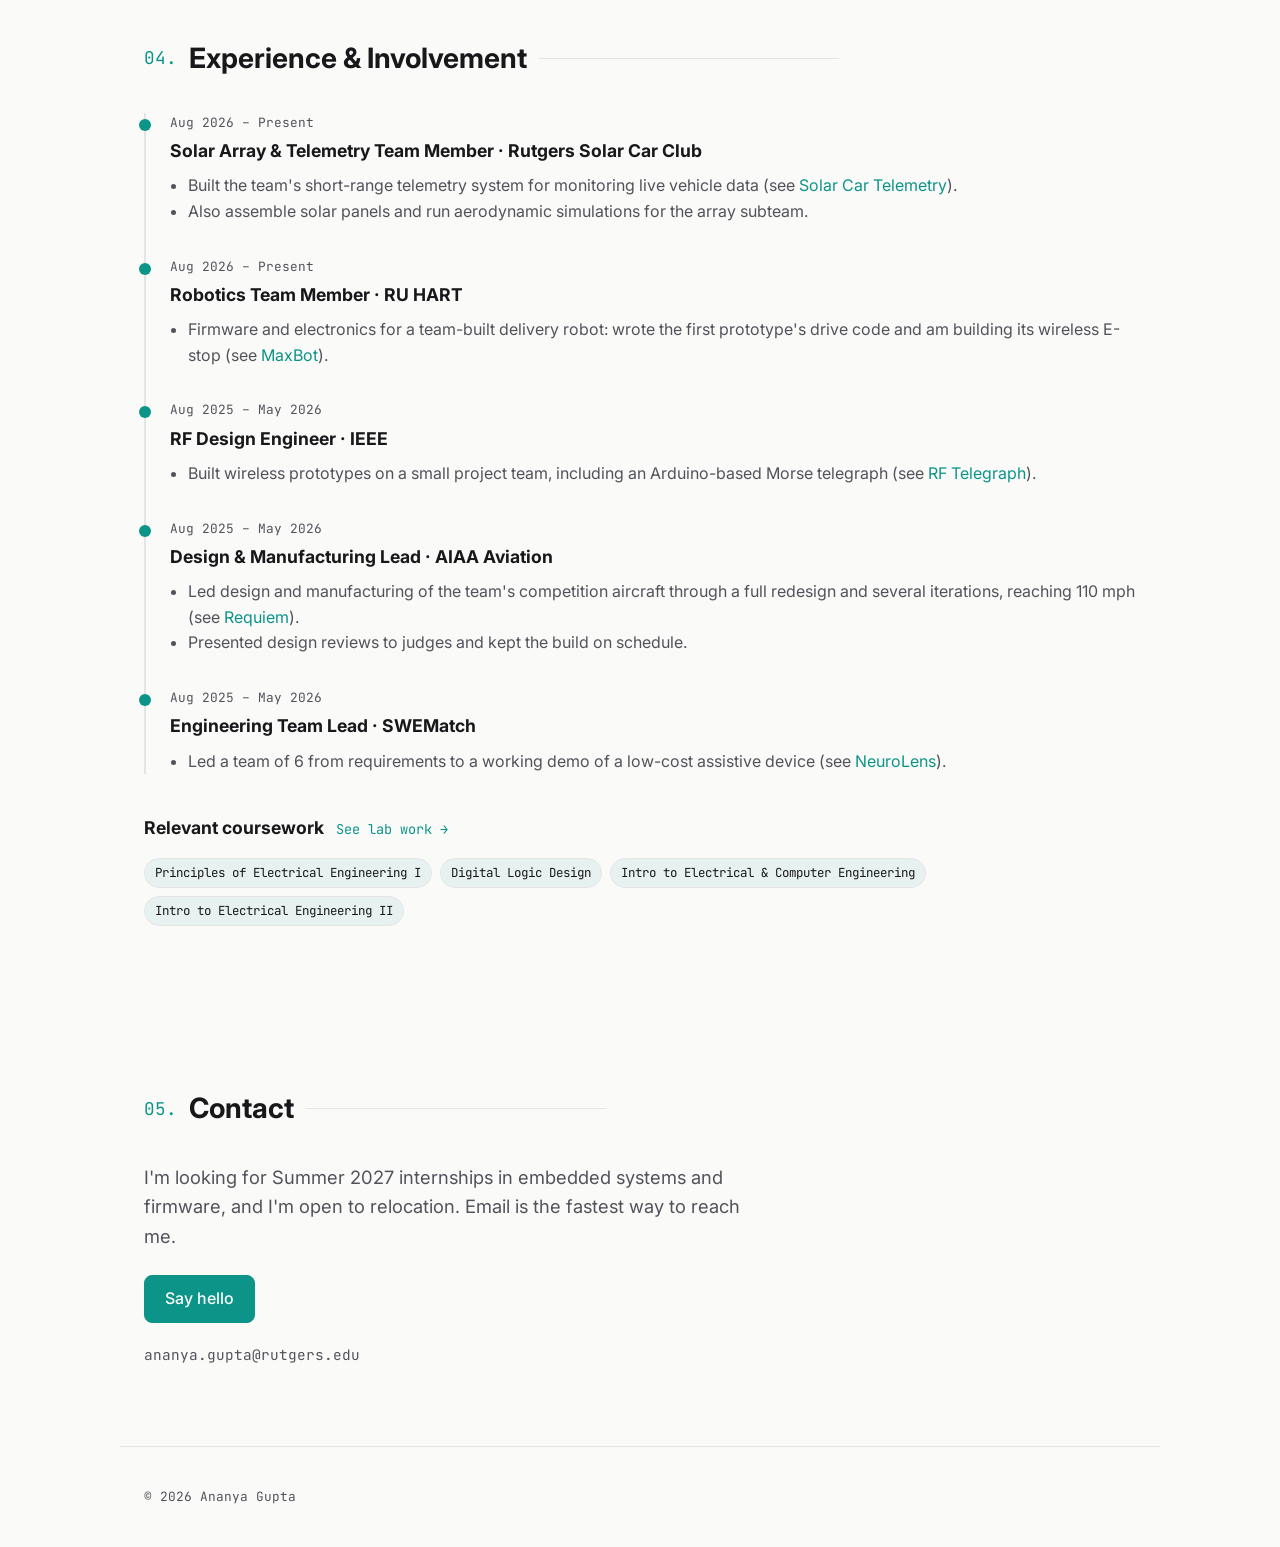
==== commit fbe37343: "Use Rutgers email for contact" ====
--- a/index.html
+++ b/index.html
@@ -46,7 +46,7 @@
       <div class="social mono">
         <a href="https://github.com/softforware" target="_blank">GitHub</a>
         <a href="https://www.linkedin.com/in/ananya-gupta-4b0507358" target="_blank">LinkedIn</a>
-        <a href="mailto:ag86899uni@gmail.com">ag86899uni@gmail.com</a>
+        <a href="mailto:ananya.gupta@rutgers.edu">ananya.gupta@rutgers.edu</a>
       </div>
     </section>
 
@@ -364,9 +364,9 @@
         I'm looking for Summer 2027 internships in embedded systems and firmware, and I'm open to relocation.
         Email is the fastest way to reach me.
       </p>
-      <a class="btn primary" href="mailto:ag86899uni@gmail.com">Say hello</a>
+      <a class="btn primary" href="mailto:ananya.gupta@rutgers.edu">Say hello</a>
       <div class="social mono" style="margin-top:20px">
-        <a href="mailto:ag86899uni@gmail.com">ag86899uni@gmail.com</a>
+        <a href="mailto:ananya.gupta@rutgers.edu">ananya.gupta@rutgers.edu</a>
       </div>
     </section>
 
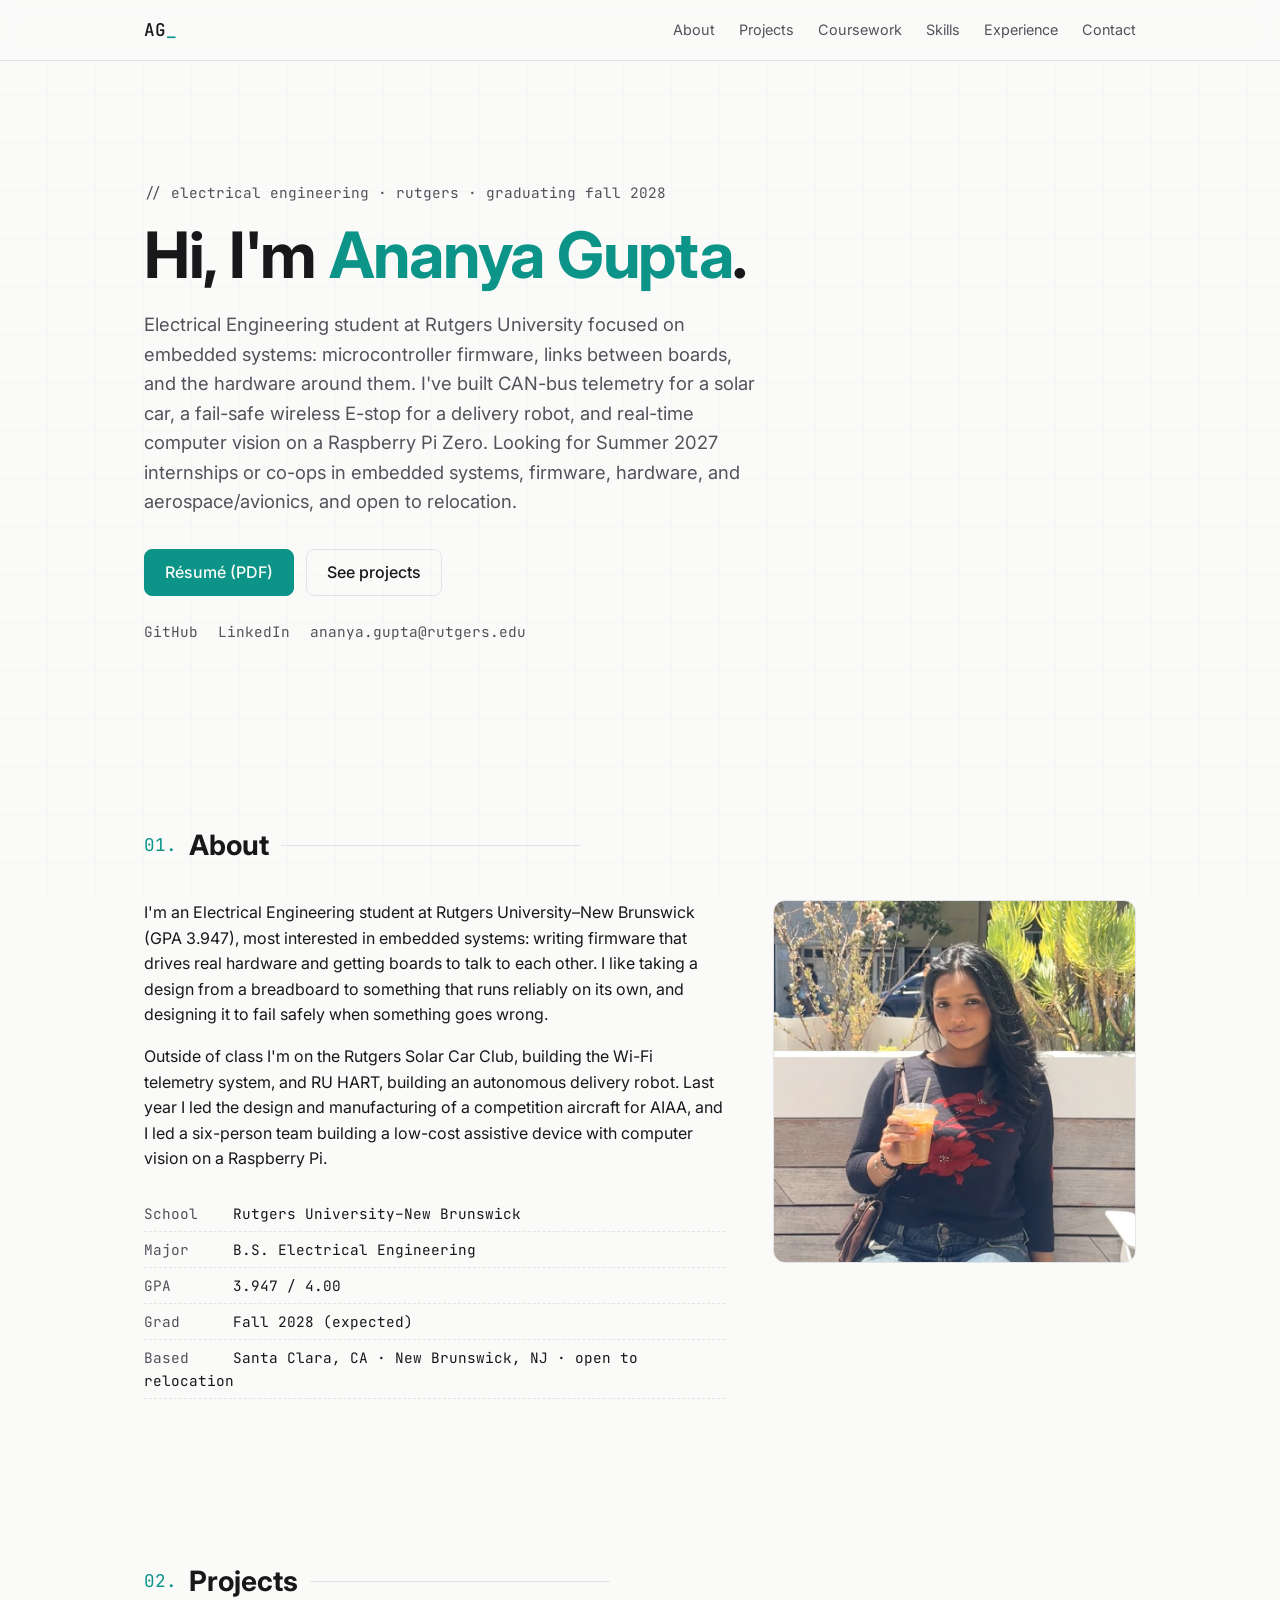
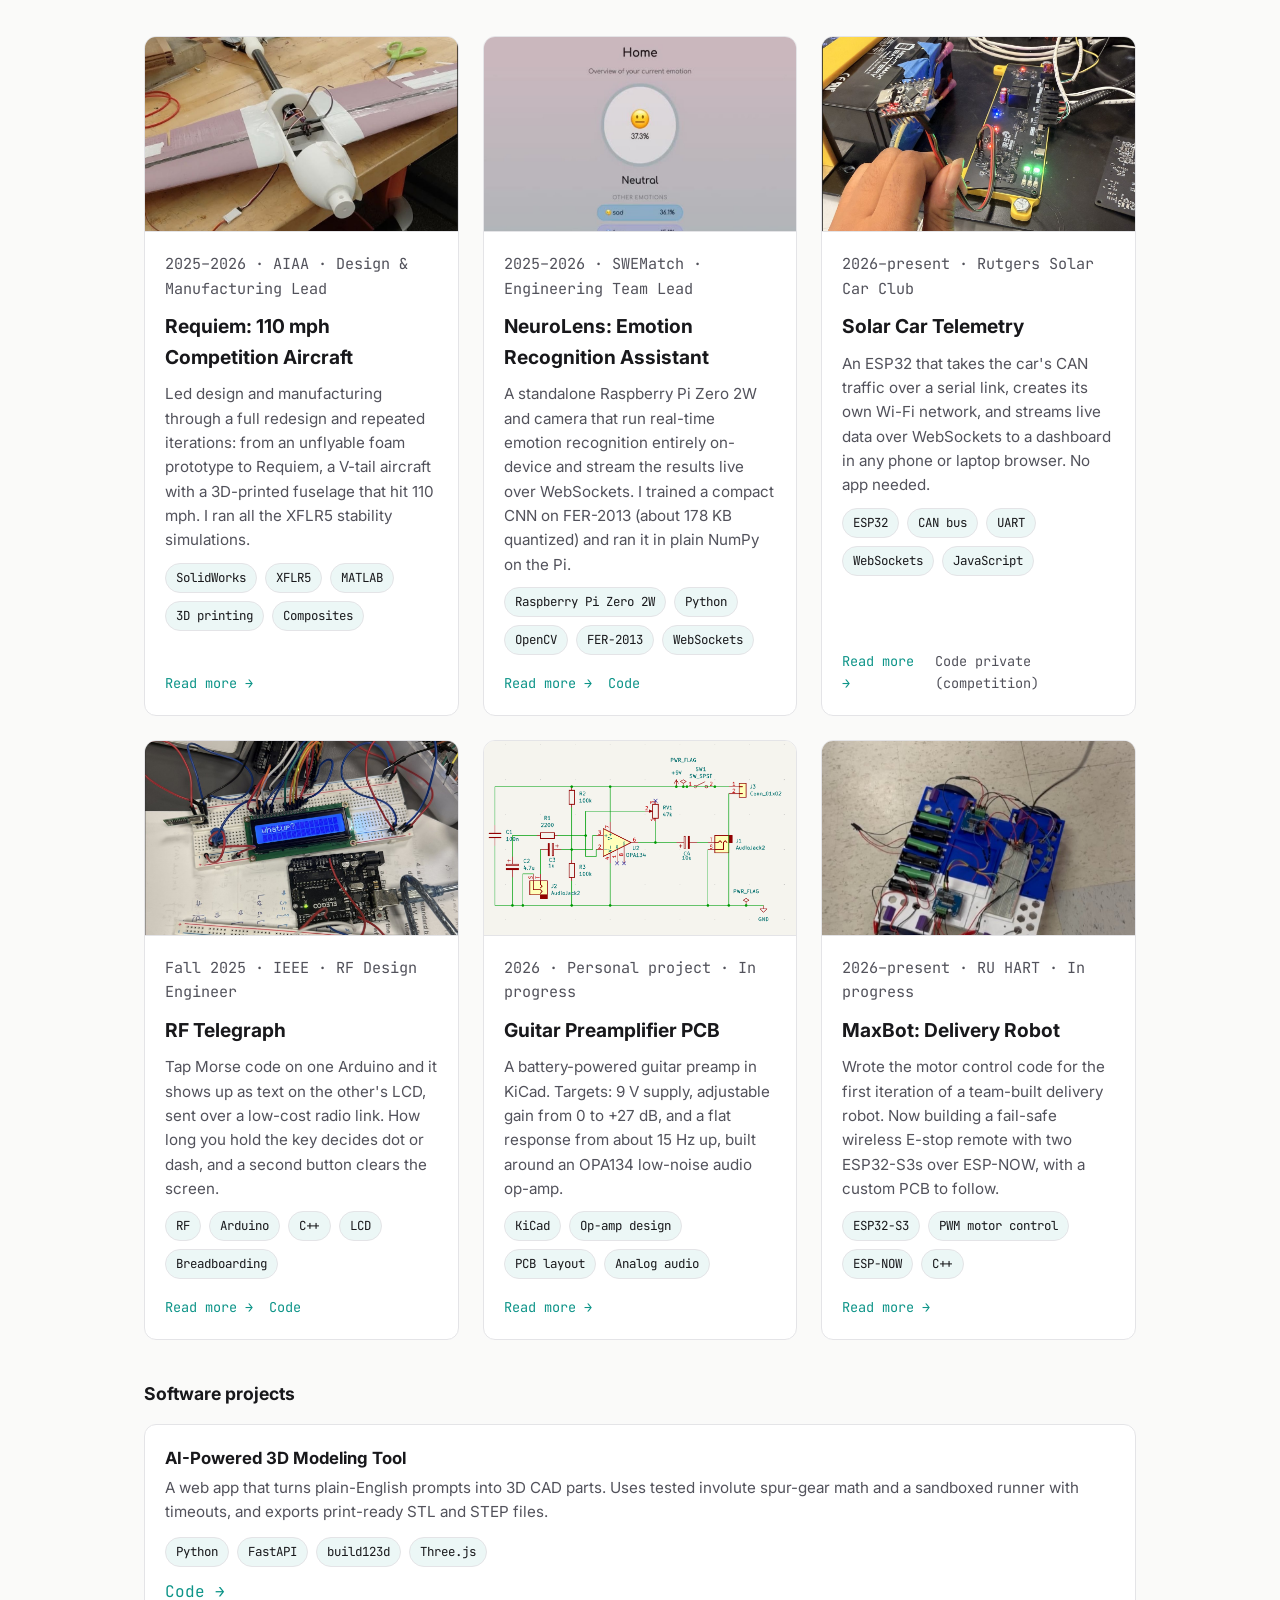
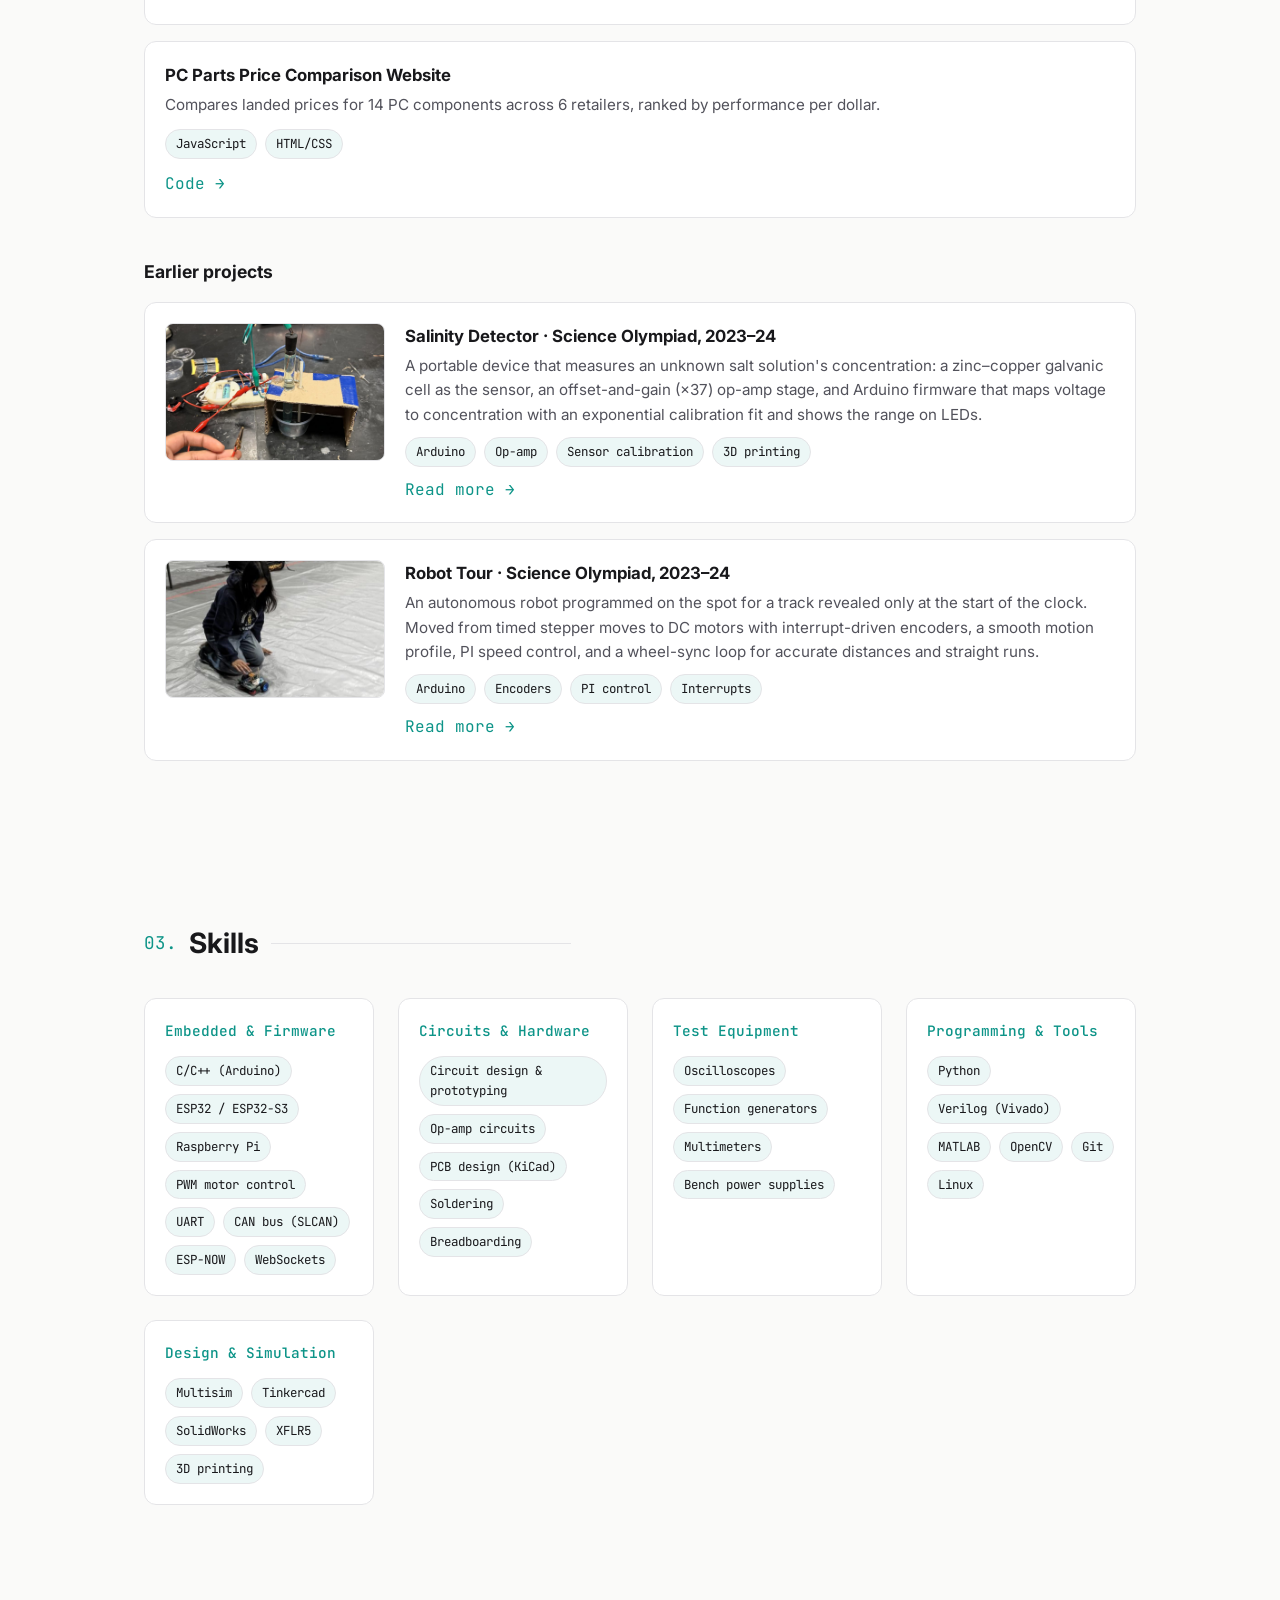
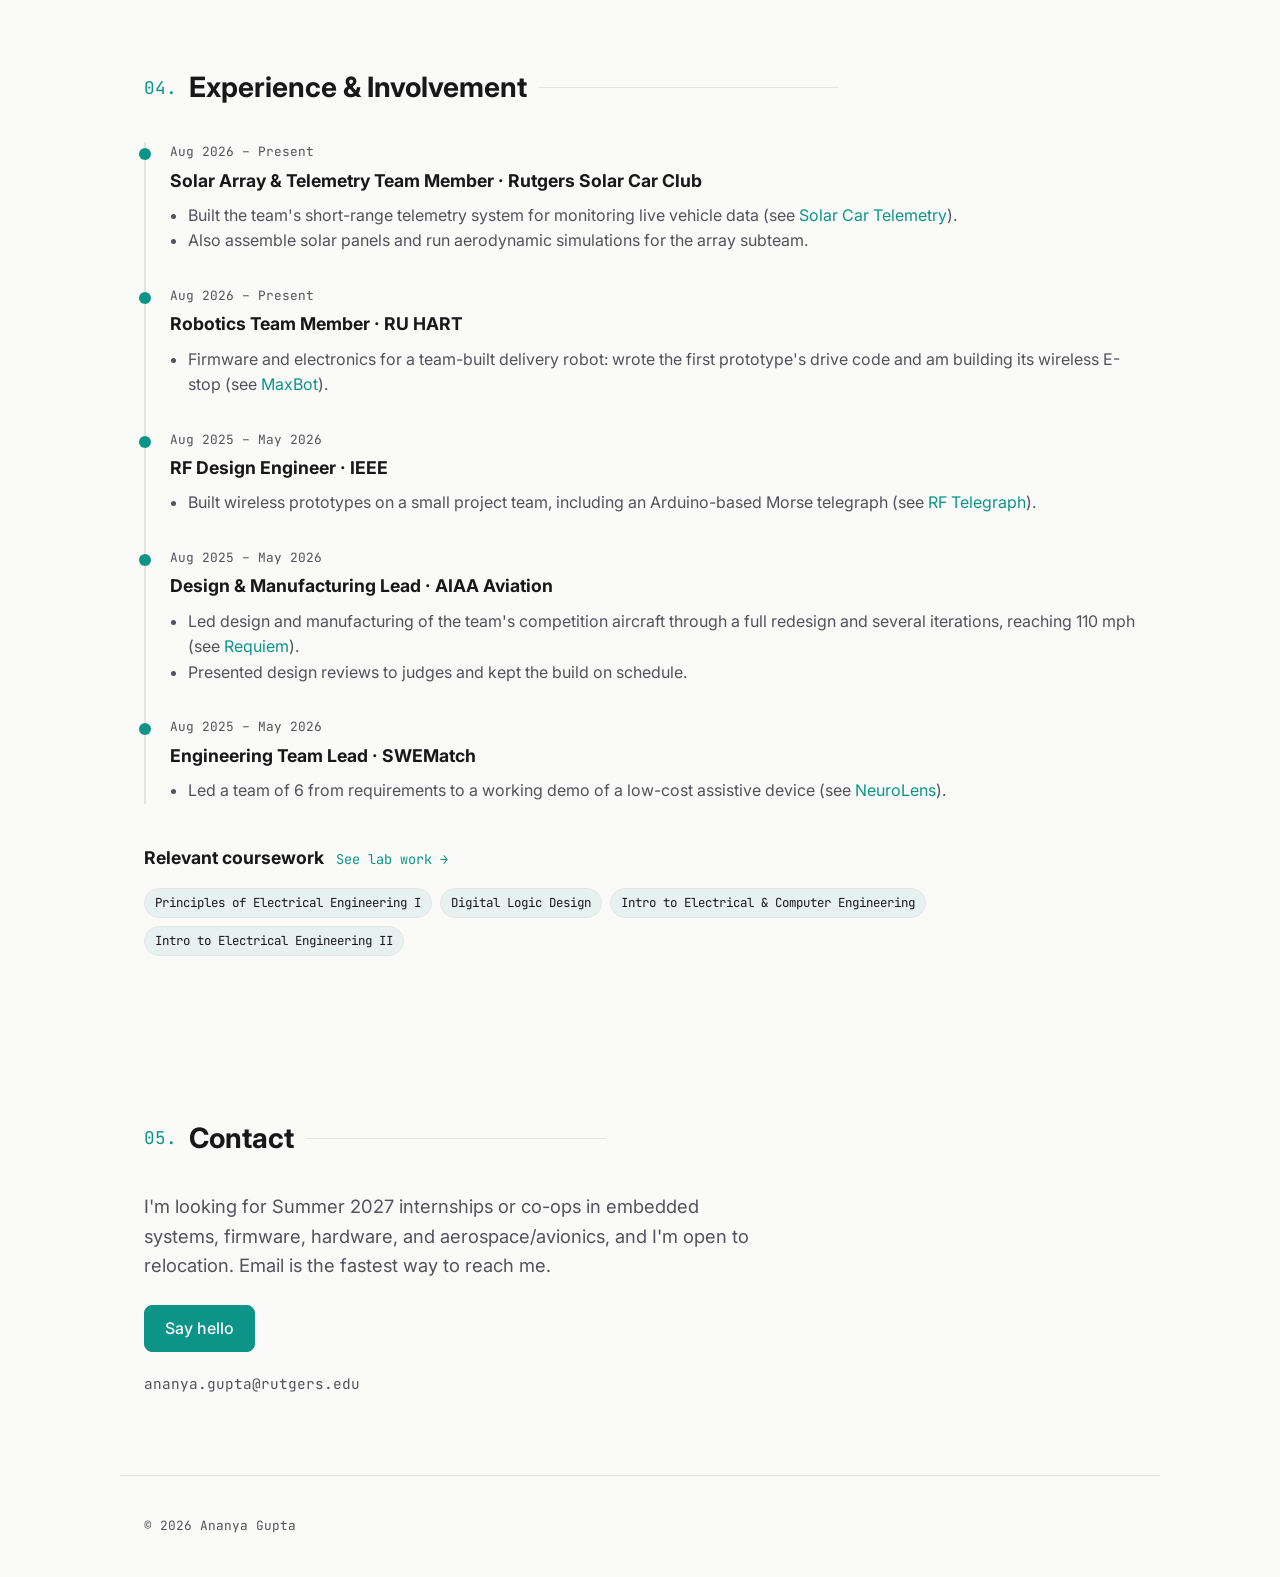
==== commit f6e680ea: "Broaden internship/co-op target roles" ====
--- a/index.html
+++ b/index.html
@@ -37,7 +37,8 @@
         Electrical Engineering student at Rutgers University focused on embedded systems: microcontroller
         firmware, links between boards, and the hardware around them. I've built CAN-bus telemetry for a solar car,
         a fail-safe wireless E-stop for a delivery robot, and real-time computer vision on a Raspberry Pi Zero.
-        Looking for Summer 2027 embedded systems internships, and open to relocation.
+        Looking for Summer 2027 internships or co-ops in embedded systems, firmware, hardware, and
+        aerospace/avionics, and open to relocation.
       </p>
       <div class="btn-row">
         <a class="btn primary" href="resume.pdf" target="_blank">Résumé (PDF)</a>
@@ -361,7 +362,8 @@
     <section id="contact" class="section container contact">
       <h2 class="section-title"><span class="mono accent">05.</span> Contact</h2>
       <p class="lead">
-        I'm looking for Summer 2027 internships in embedded systems and firmware, and I'm open to relocation.
+        I'm looking for Summer 2027 internships or co-ops in embedded systems, firmware, hardware, and
+        aerospace/avionics, and I'm open to relocation.
         Email is the fastest way to reach me.
       </p>
       <a class="btn primary" href="mailto:ananya.gupta@rutgers.edu">Say hello</a>
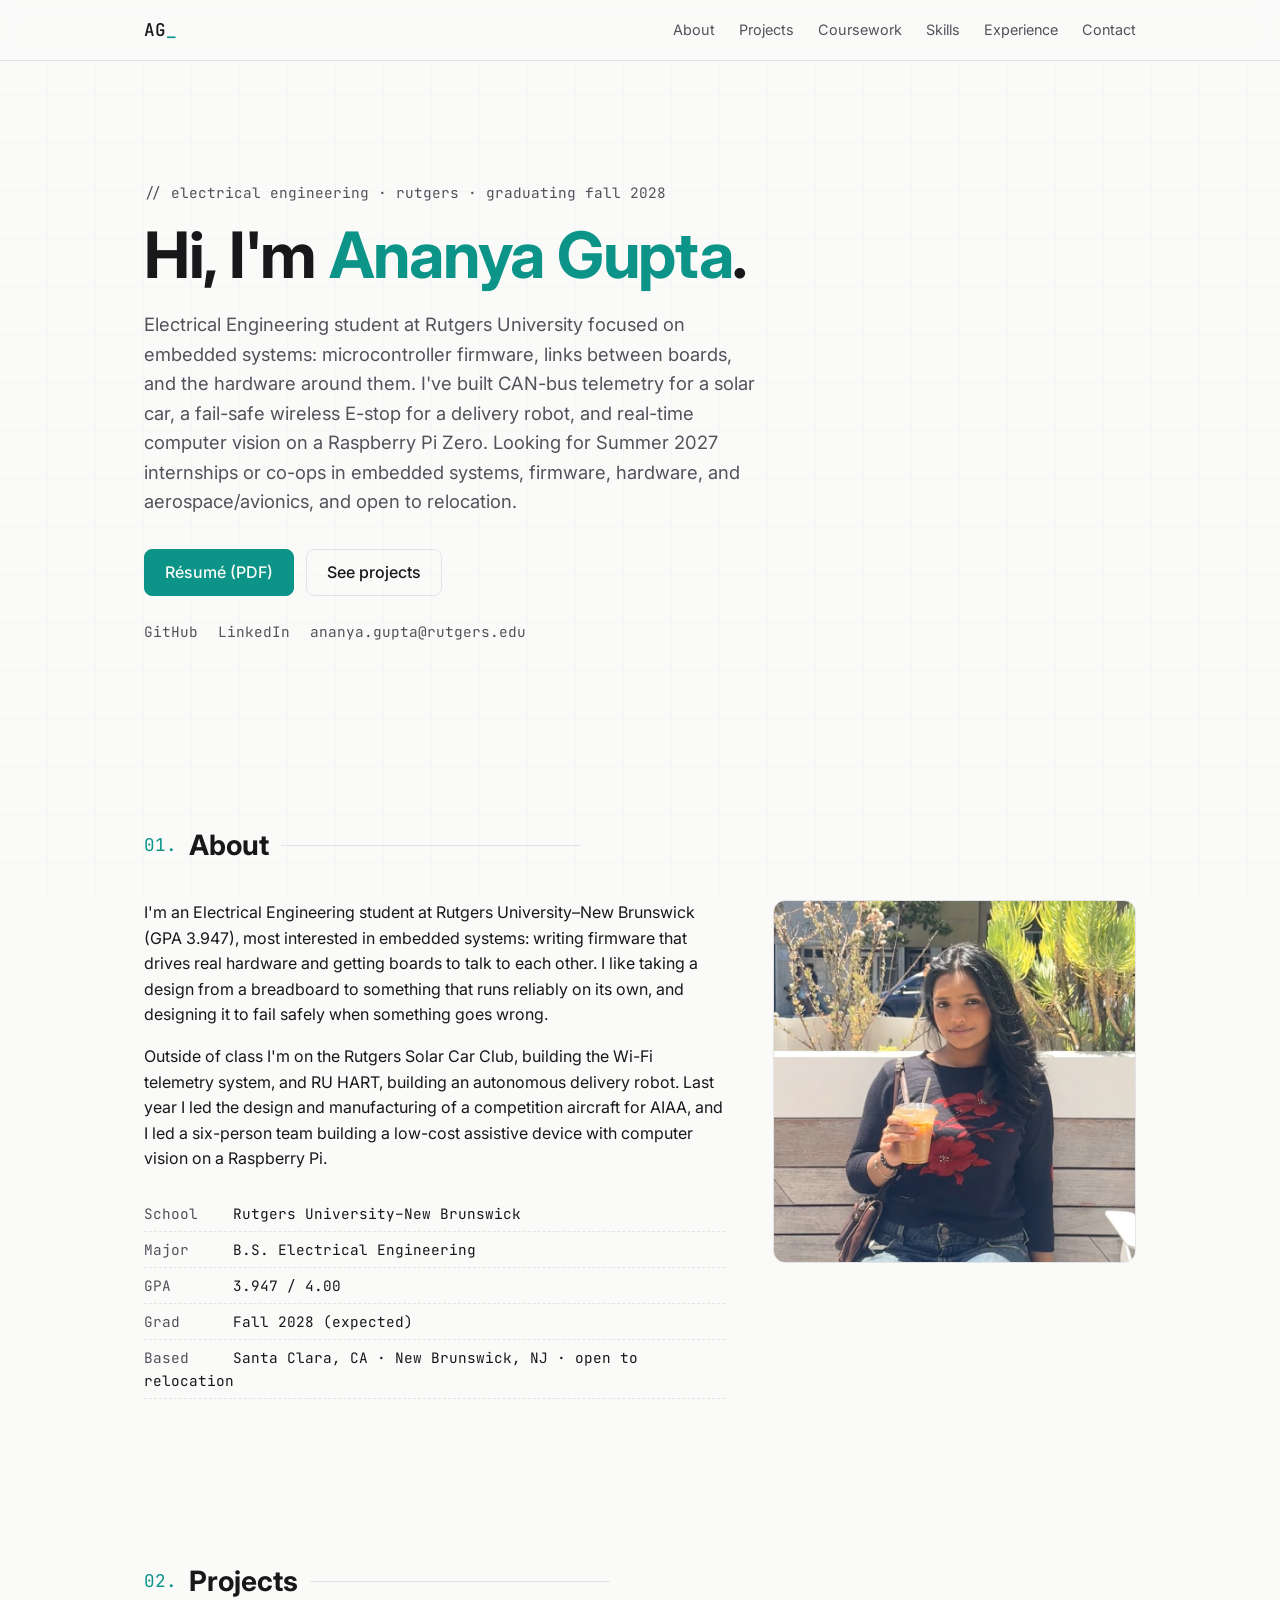
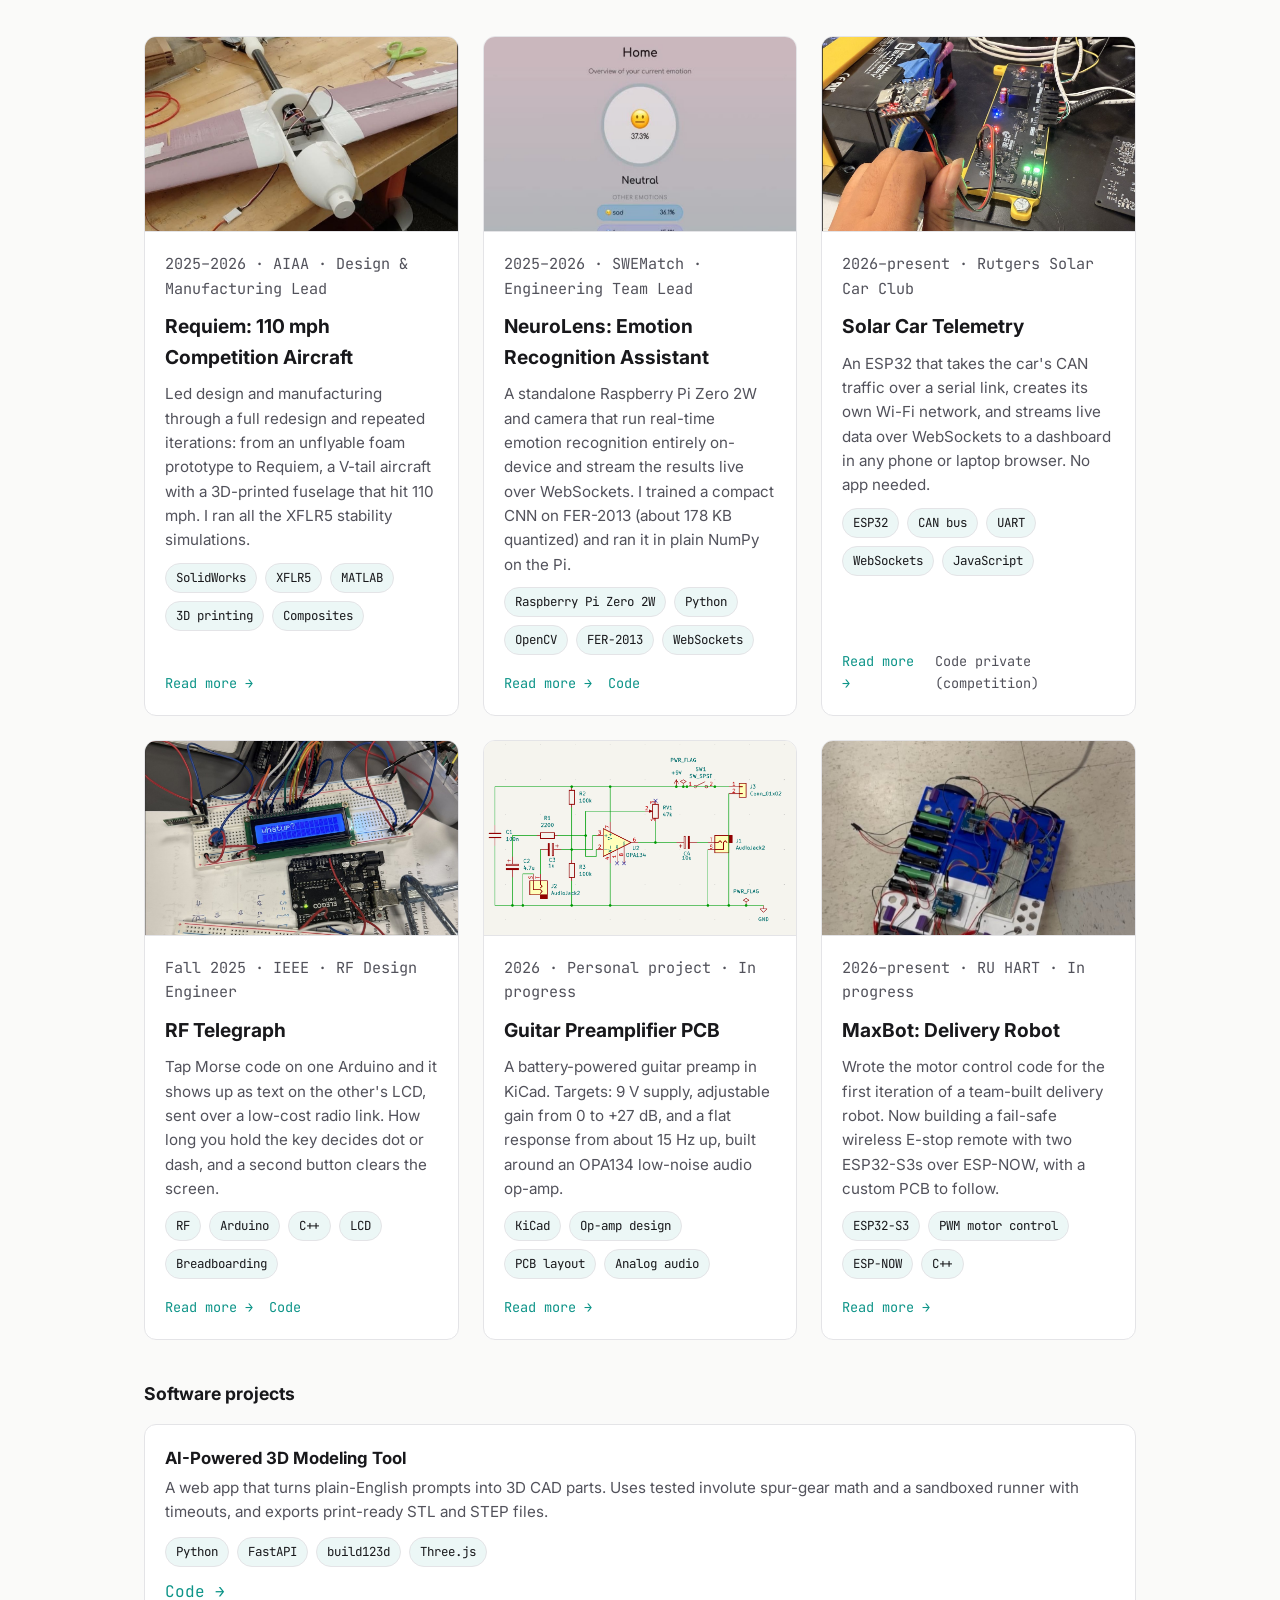
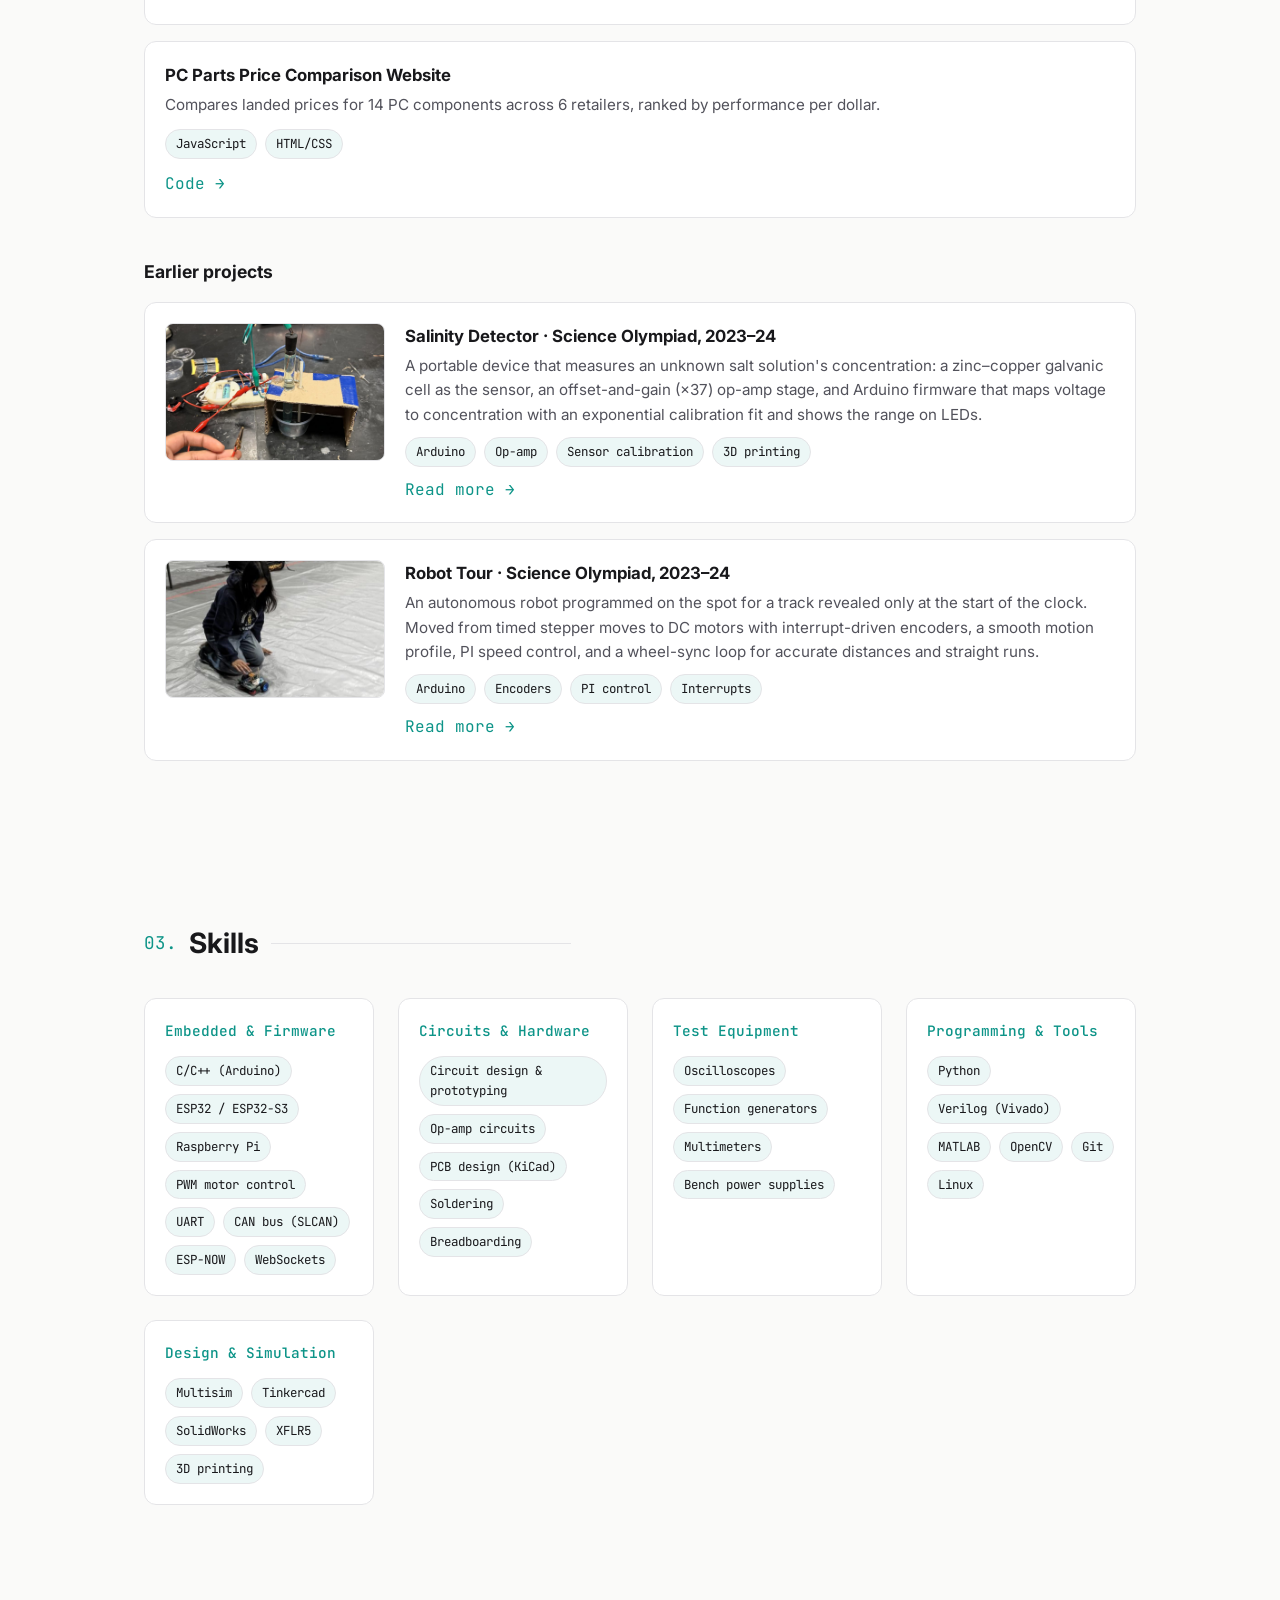
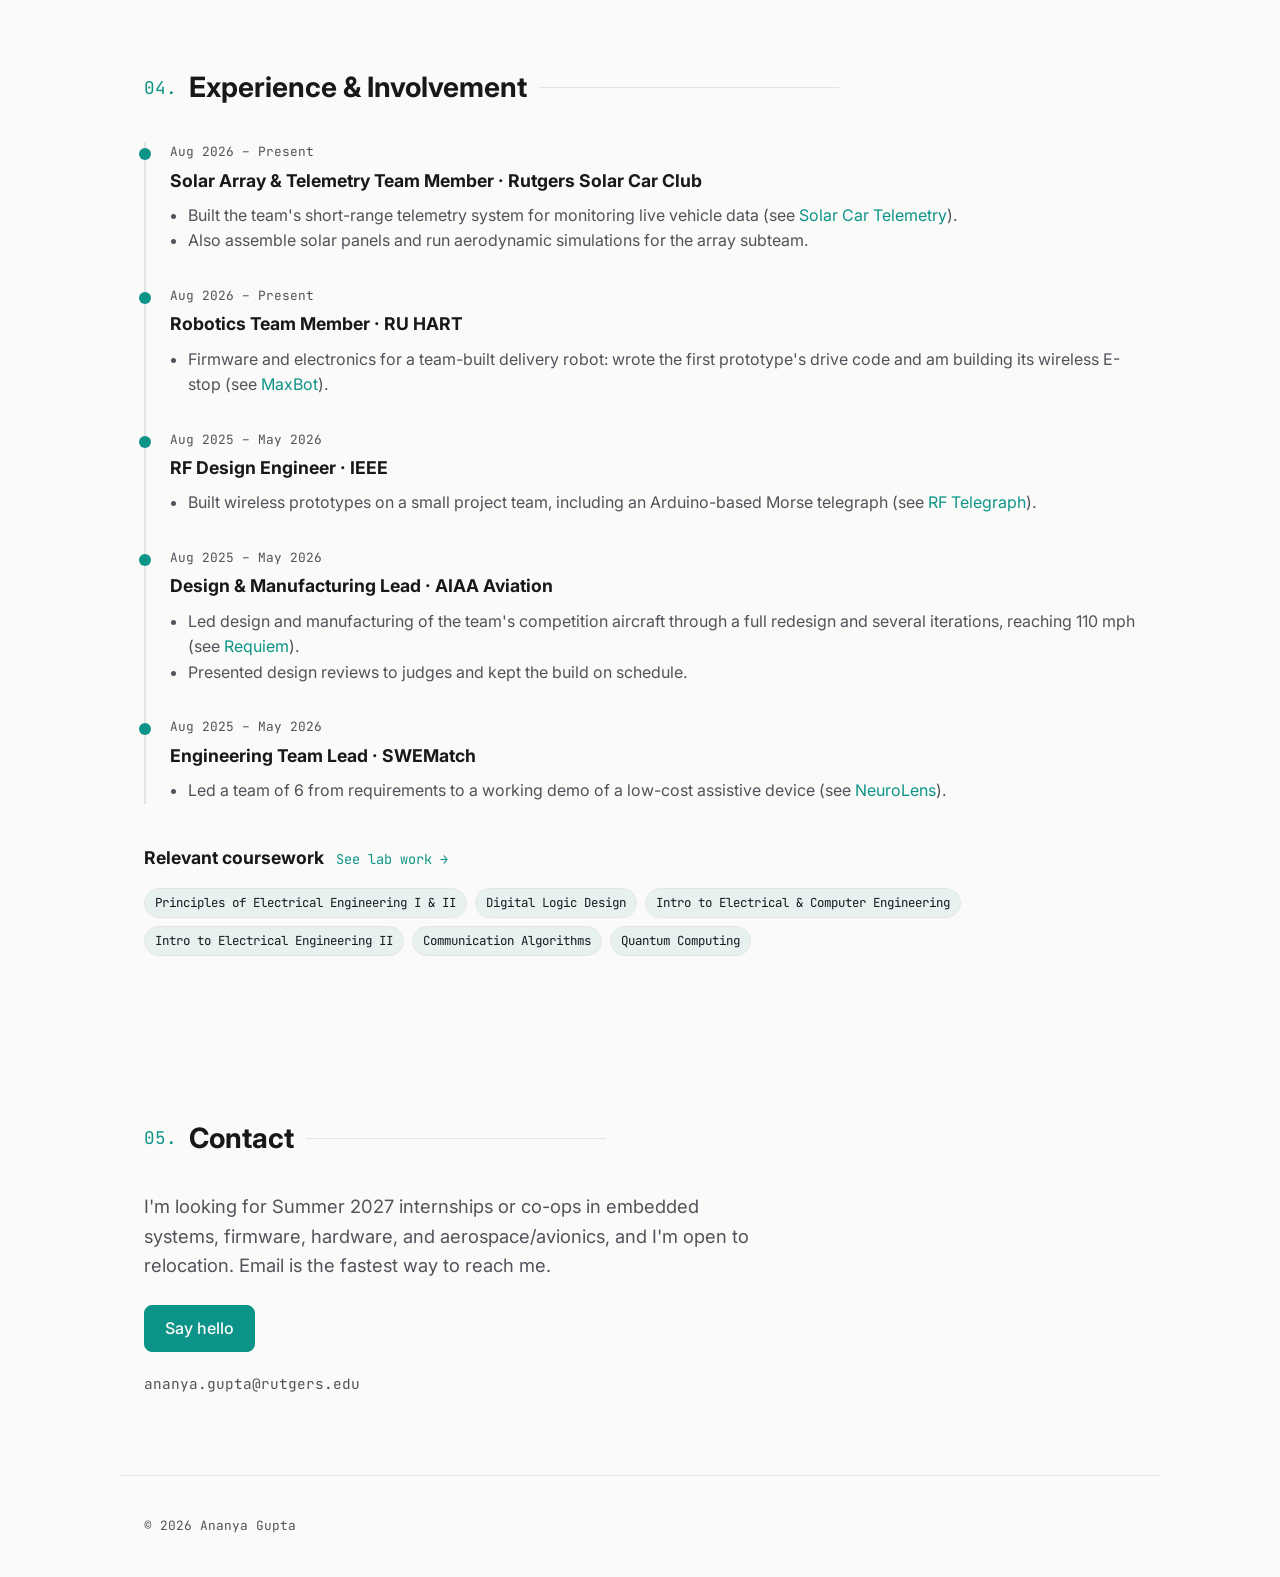
==== commit 0bef0866: "Add courses to relevant coursework" ====
--- a/index.html
+++ b/index.html
@@ -352,9 +352,10 @@
 
       <h3 class="subhead">Relevant coursework <a class="mono" style="font-size:.85rem;font-weight:400;margin-left:8px" href="coursework.html">See lab work →</a></h3>
       <ul class="tags">
-        <li>Principles of Electrical Engineering I</li><li>Digital Logic Design</li>
+        <li>Principles of Electrical Engineering I &amp; II</li><li>Digital Logic Design</li>
         <li>Intro to Electrical &amp; Computer Engineering</li><li>Intro to Electrical Engineering II</li>
-        <!-- EDIT: add other courses by their exact catalog names --> 
+        <li>Communication Algorithms</li><li>Quantum Computing</li>
+        <!-- EDIT: add other courses by their exact catalog names -->
       </ul>
     </section>
 
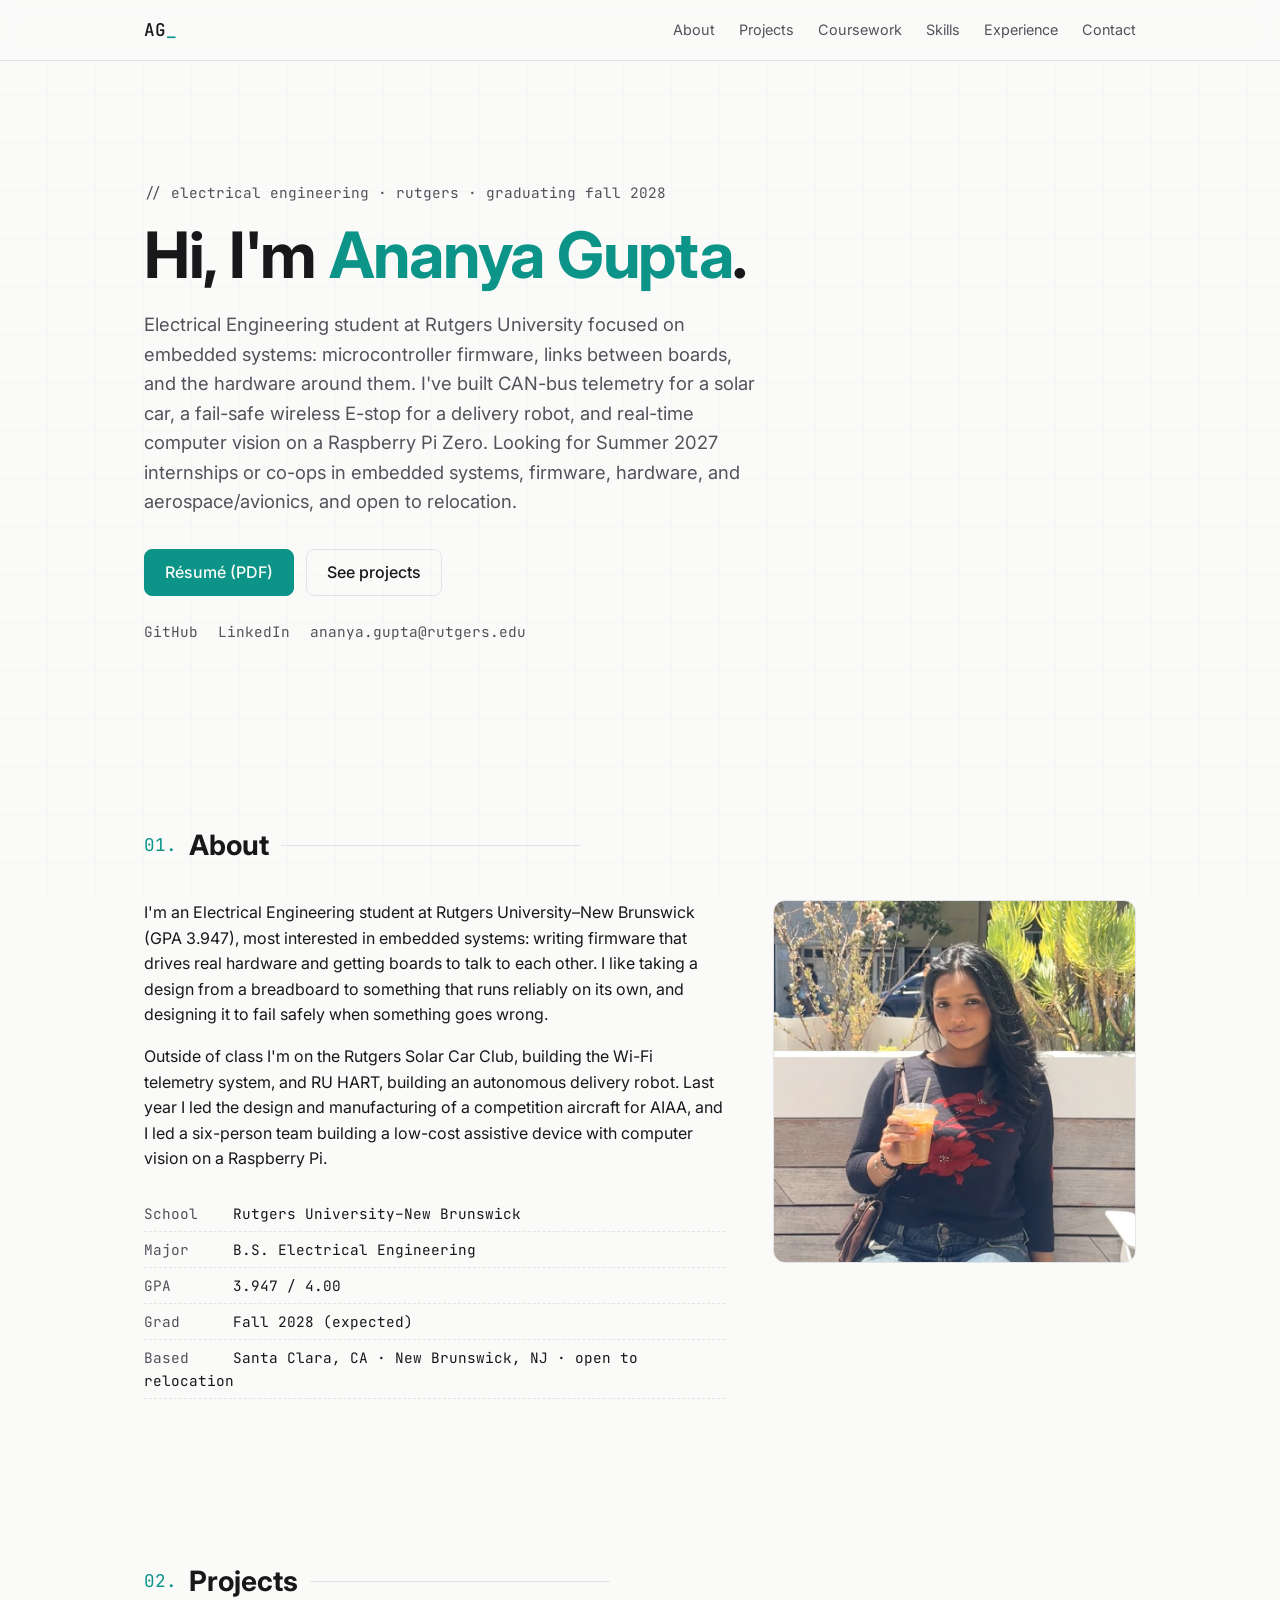
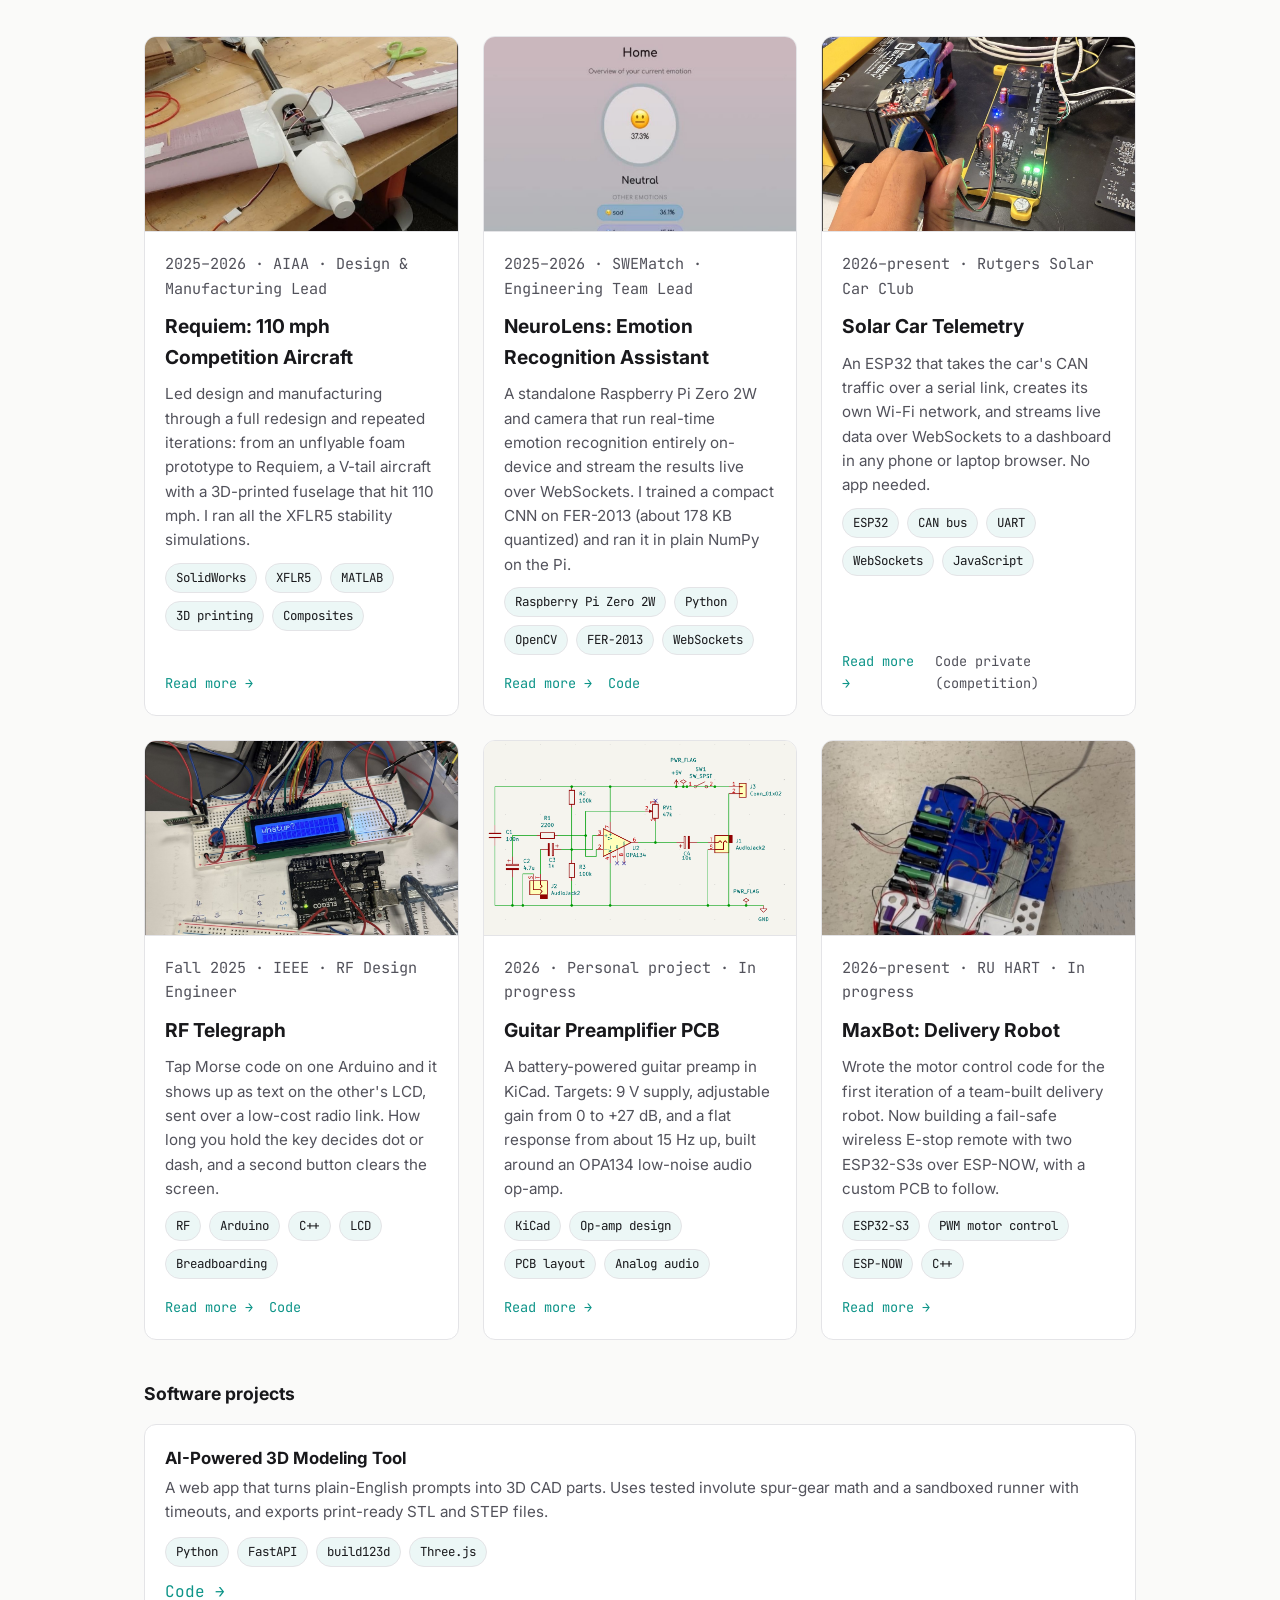
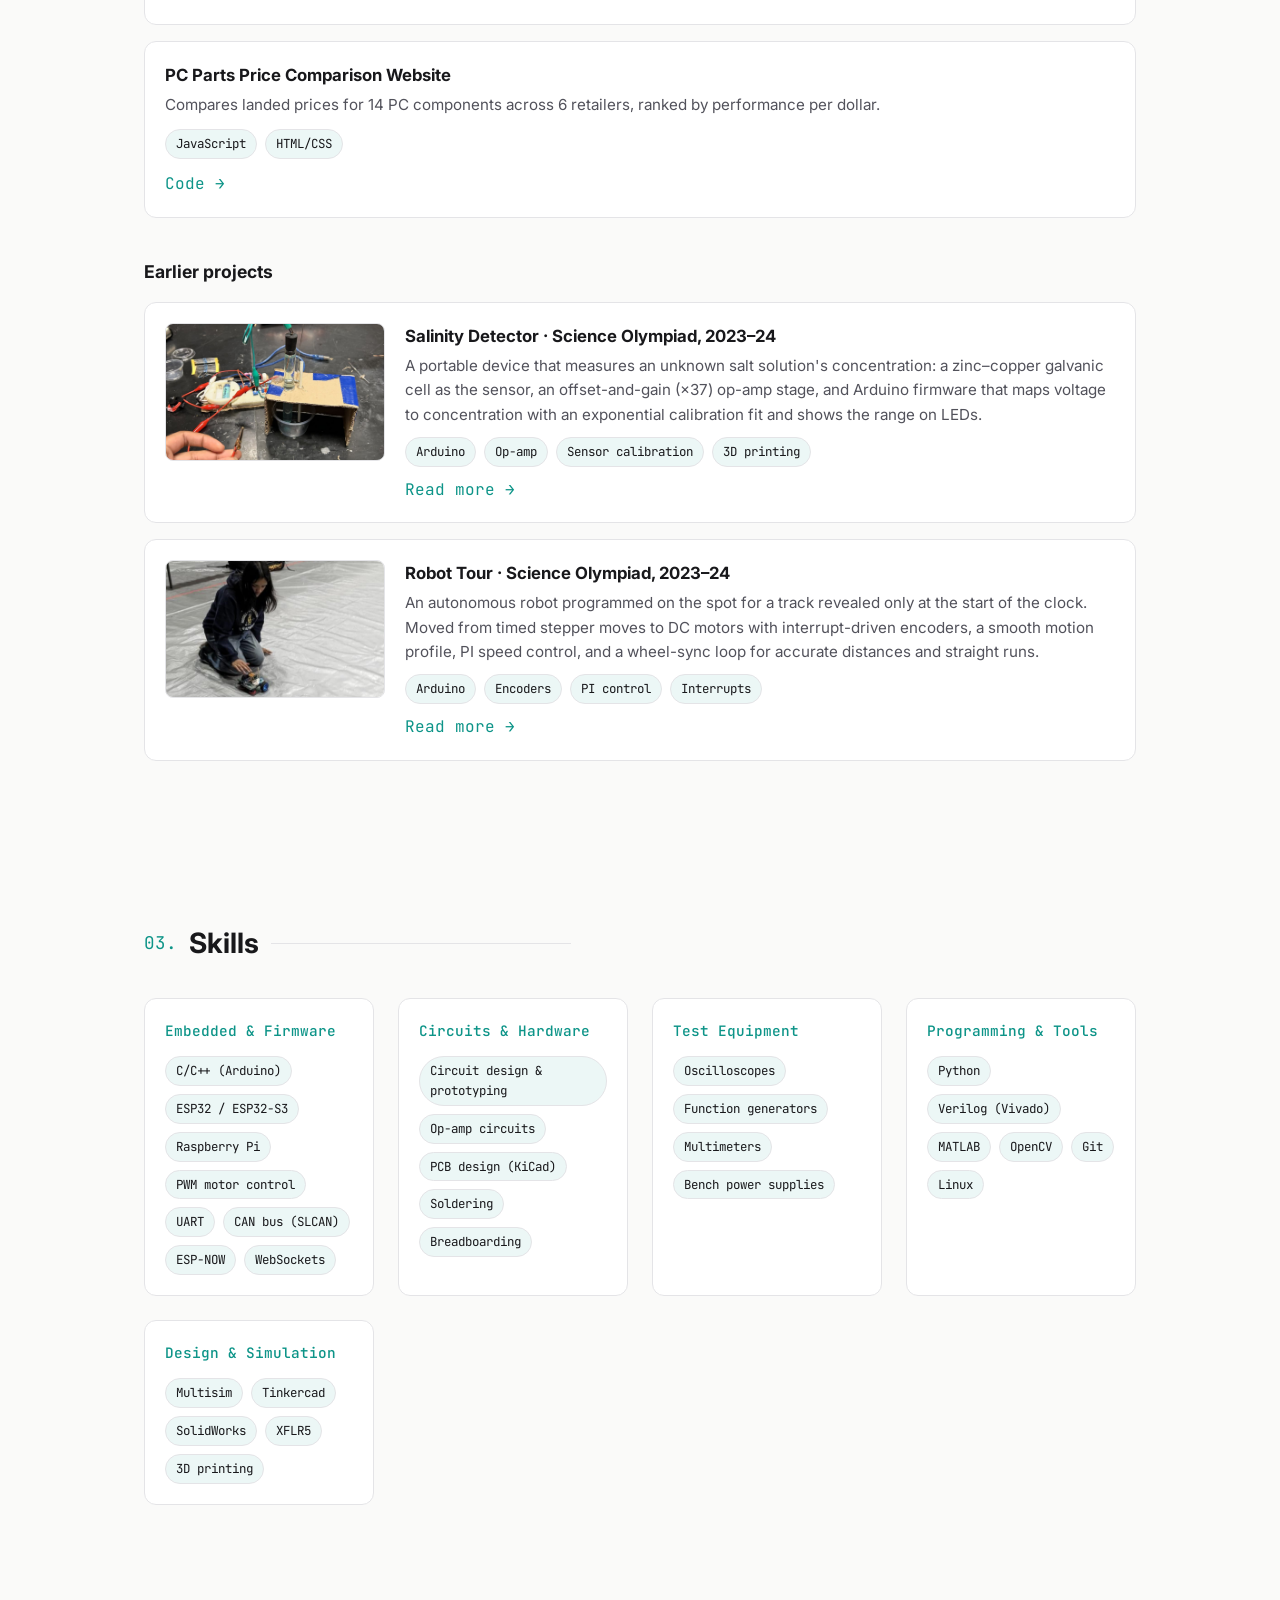
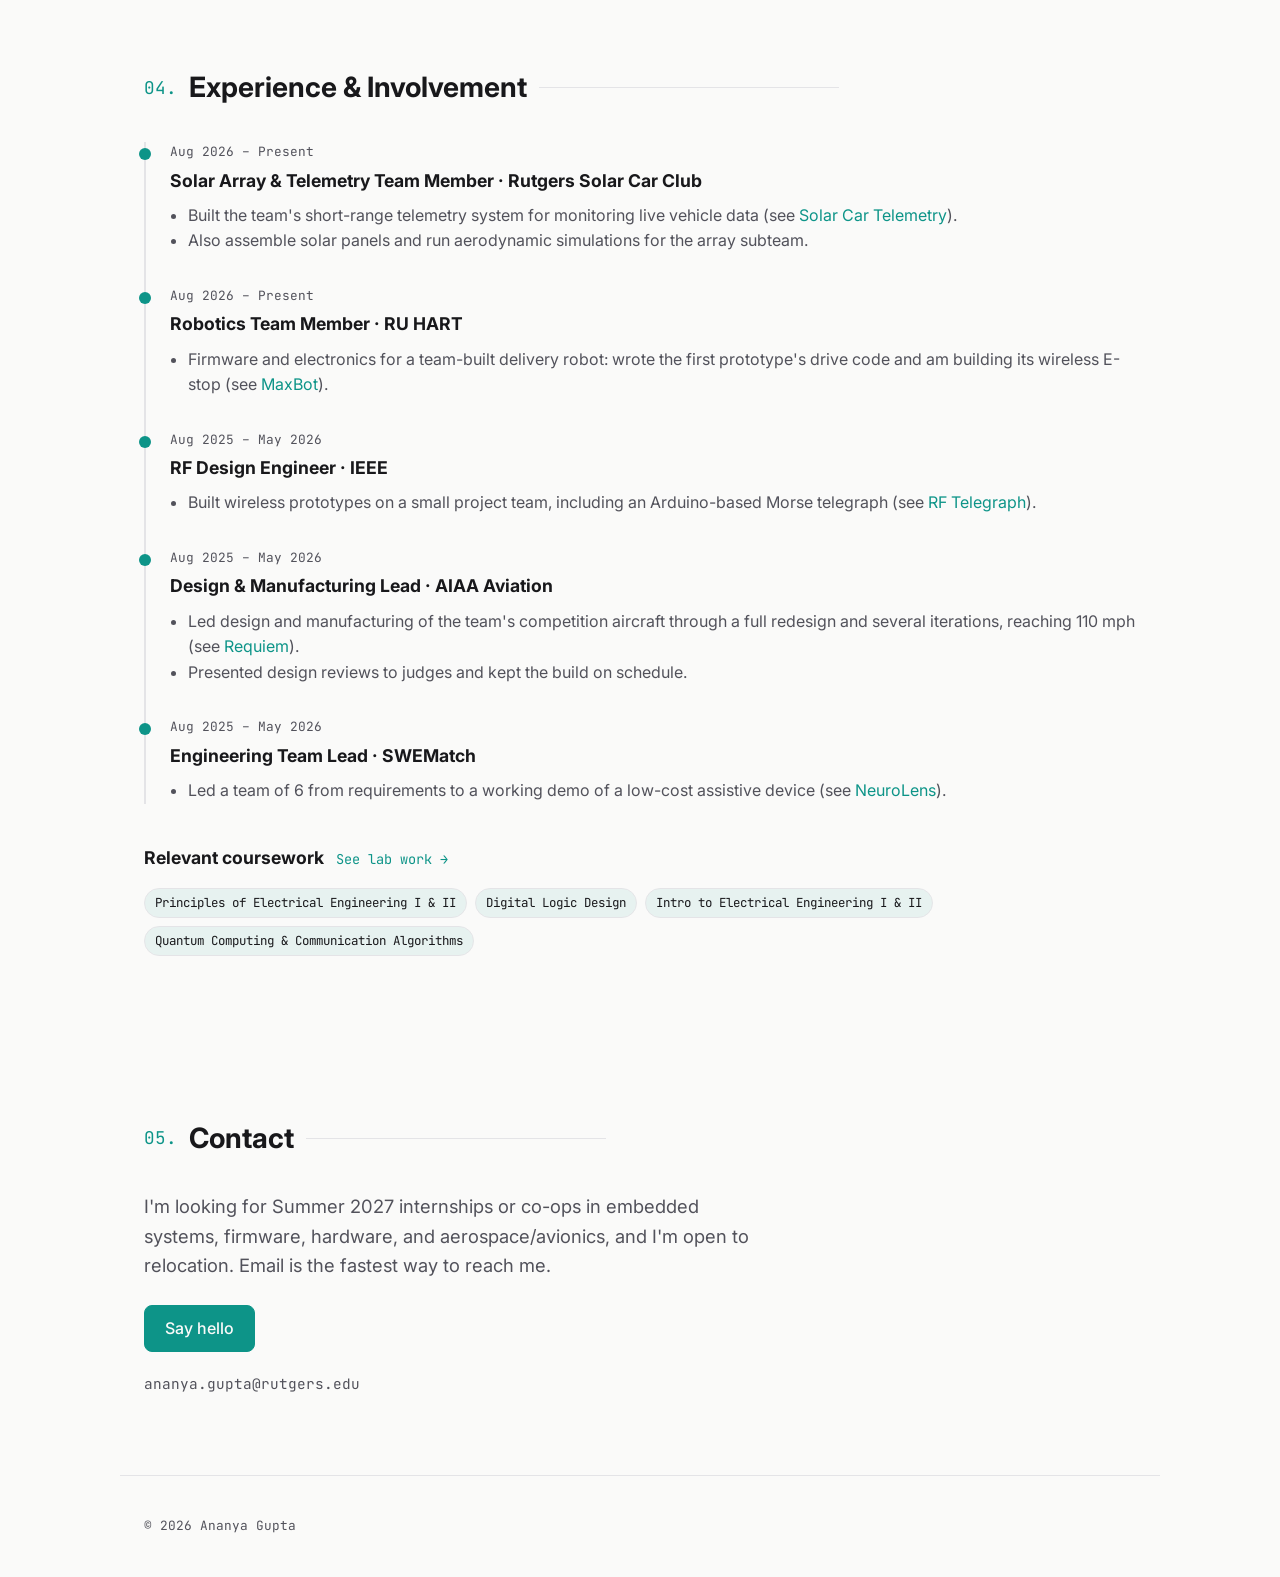
==== commit c211ee2f: "Combine coursework entries" ====
--- a/index.html
+++ b/index.html
@@ -353,8 +353,8 @@
       <h3 class="subhead">Relevant coursework <a class="mono" style="font-size:.85rem;font-weight:400;margin-left:8px" href="coursework.html">See lab work →</a></h3>
       <ul class="tags">
         <li>Principles of Electrical Engineering I &amp; II</li><li>Digital Logic Design</li>
-        <li>Intro to Electrical &amp; Computer Engineering</li><li>Intro to Electrical Engineering II</li>
-        <li>Communication Algorithms</li><li>Quantum Computing</li>
+        <li>Intro to Electrical Engineering I &amp; II</li>
+        <li>Quantum Computing &amp; Communication Algorithms</li>
         <!-- EDIT: add other courses by their exact catalog names -->
       </ul>
     </section>
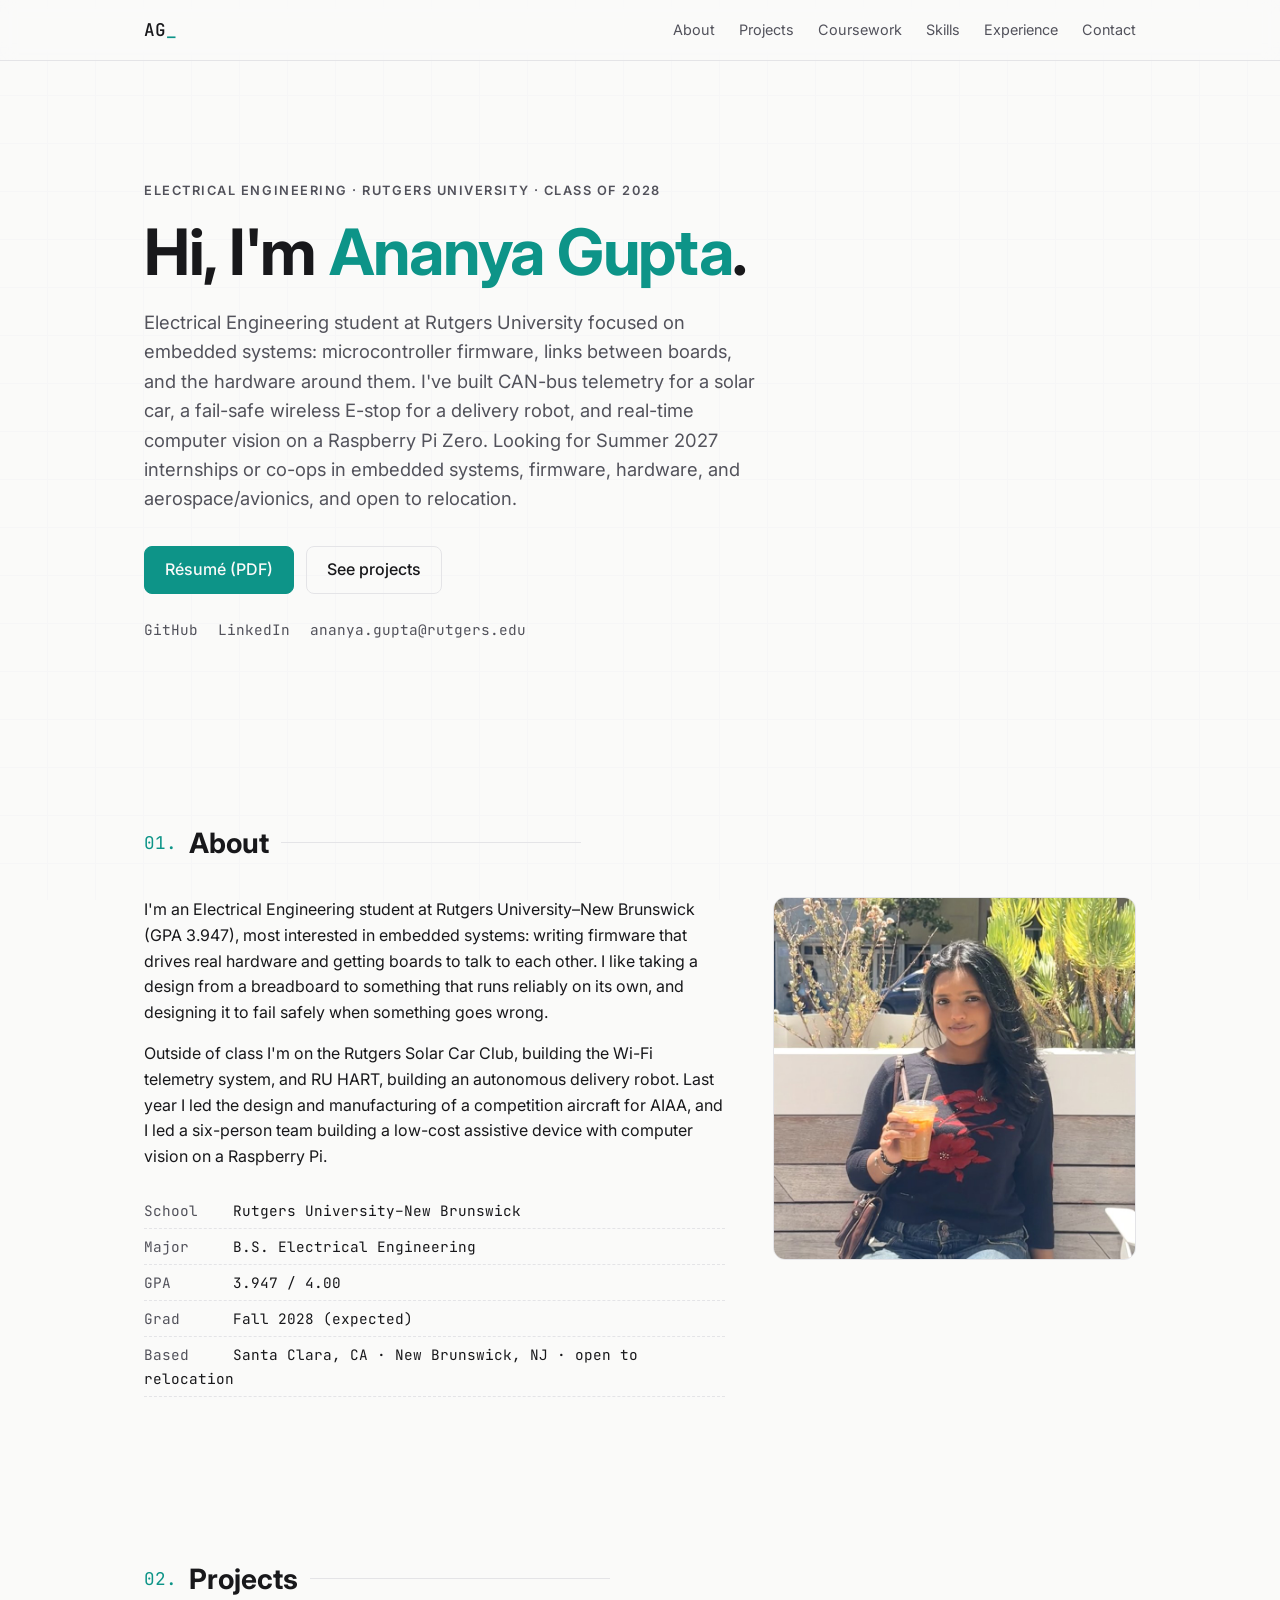
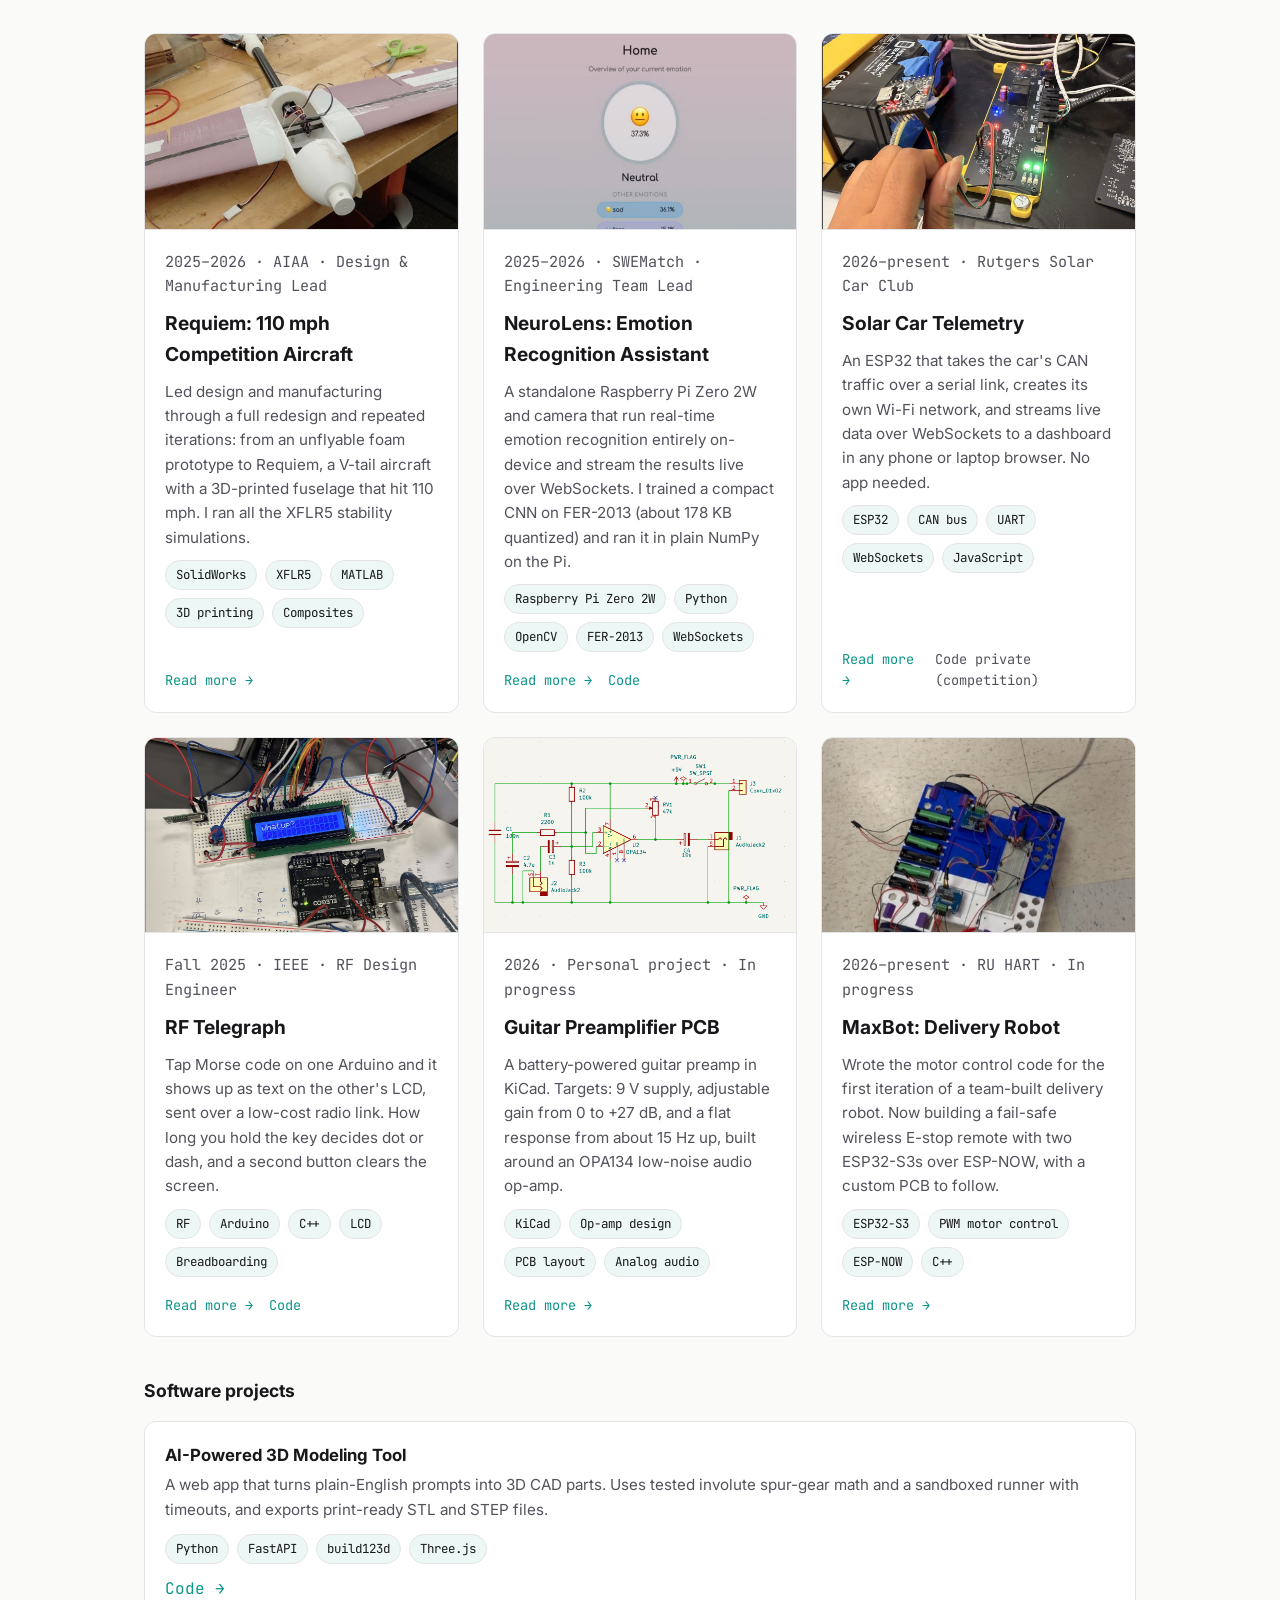
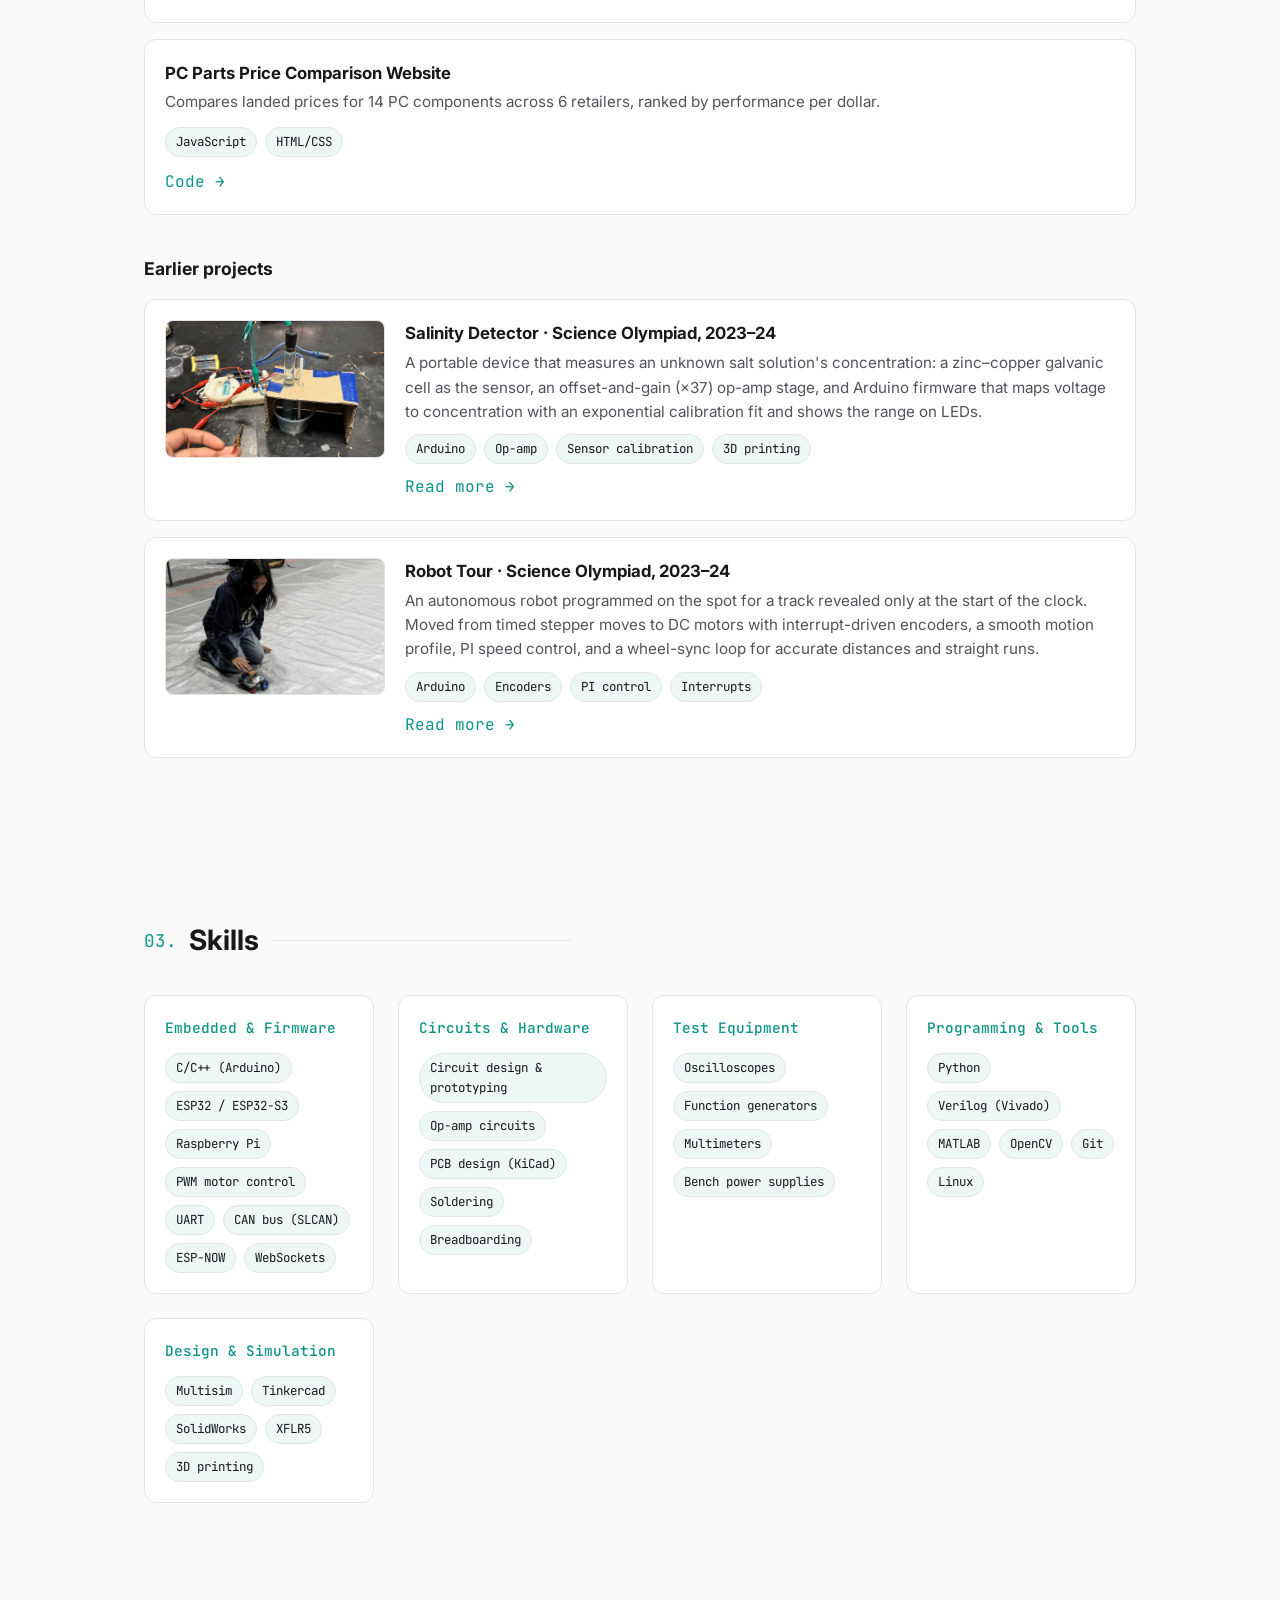
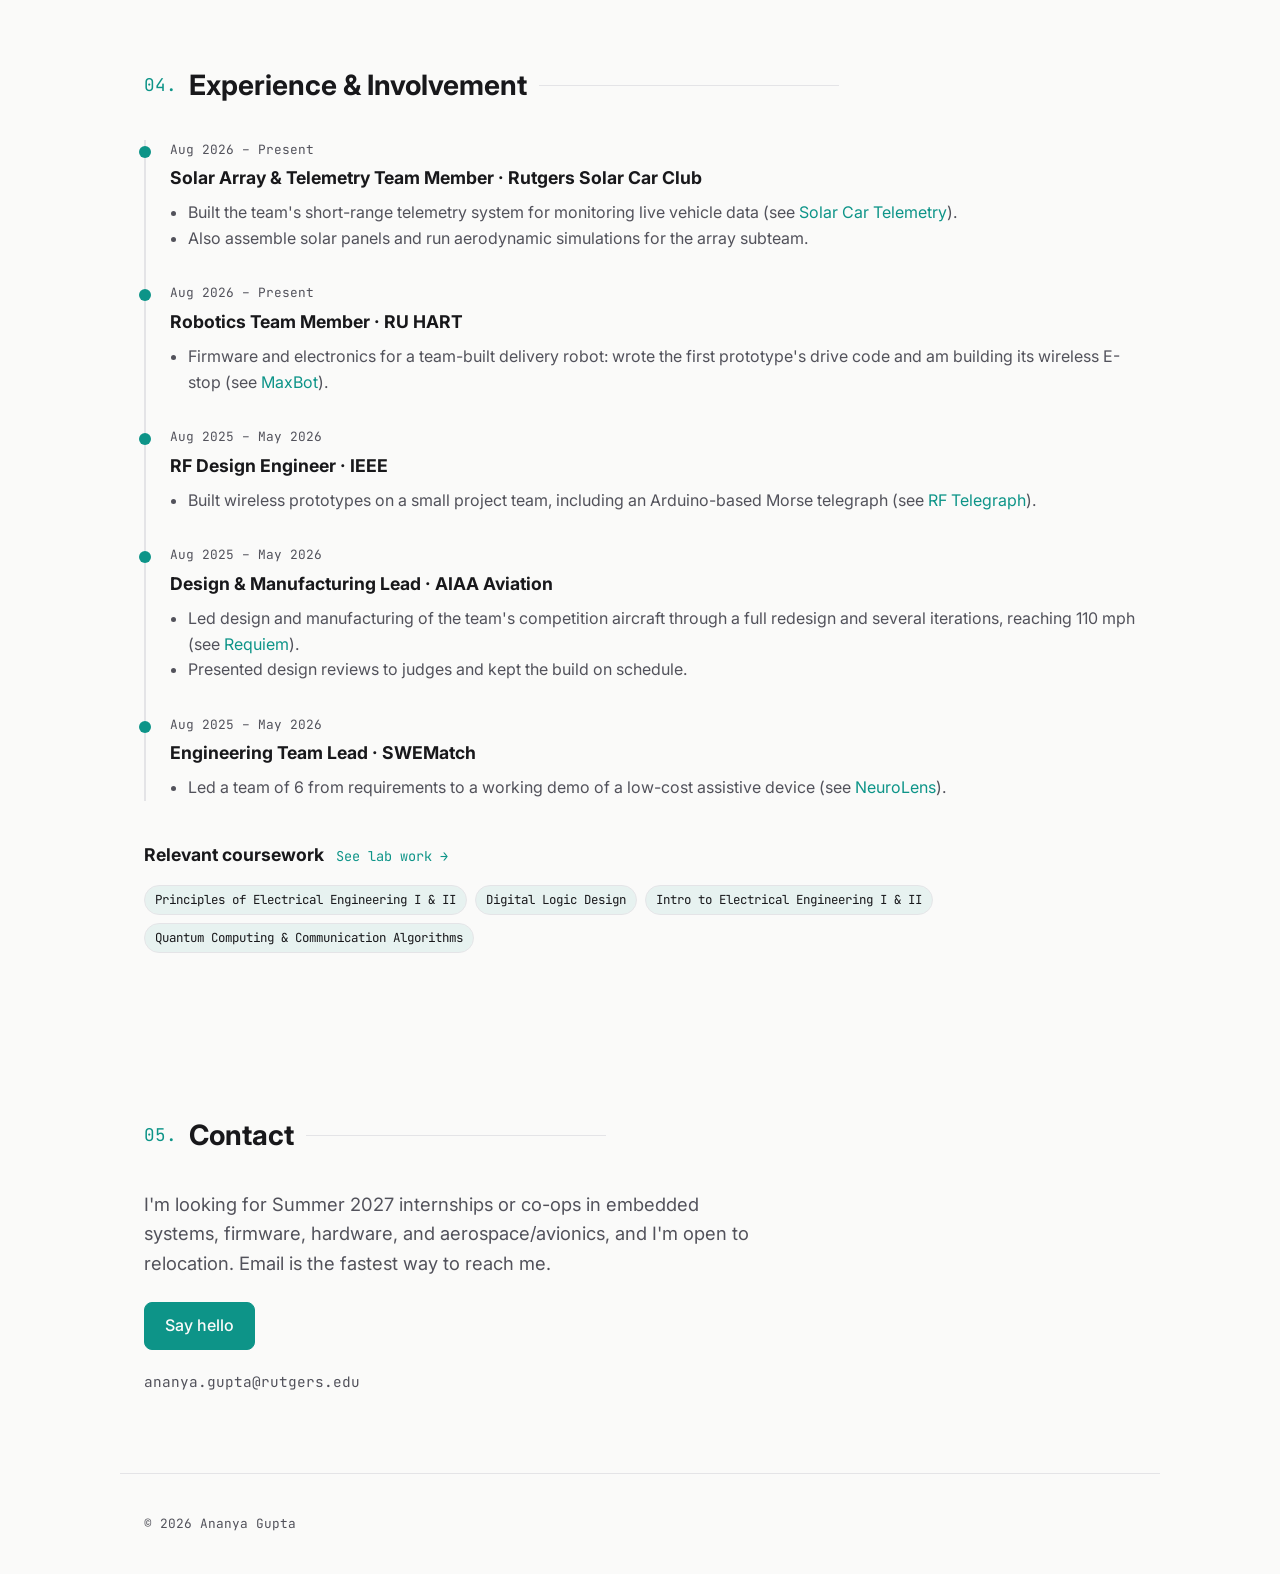
==== commit 3e452b60: "Use Inter small caps for hero eyebrow" ====
--- a/index.html
+++ b/index.html
@@ -31,7 +31,7 @@
 
     <!-- ============ HERO ============ -->
     <section class="hero container">
-      <p class="mono eyebrow">// electrical engineering · rutgers · graduating fall 2028</p>
+      <p class="eyebrow">Electrical Engineering · Rutgers University · Class of 2028</p>
       <h1>Hi, I'm <span class="accent">Ananya Gupta</span>.</h1>
       <p class="lead">
         Electrical Engineering student at Rutgers University focused on embedded systems: microcontroller
--- a/style.css
+++ b/style.css
@@ -70,7 +70,7 @@
 
 /* ---------- Hero ---------- */
 .hero { padding: 120px 24px 100px; }
-.eyebrow { color: var(--muted); font-size: .9rem; margin-bottom: 16px; }
+.eyebrow { color: var(--muted); font-size: .8rem; font-weight: 600; letter-spacing: .12em; text-transform: uppercase; margin-bottom: 16px; }
 h1 { font-size: clamp(2.4rem, 6vw, 4rem); line-height: 1.1; letter-spacing: -0.02em; margin-bottom: 20px; }
 .lead { font-size: 1.15rem; color: var(--muted); max-width: 620px; }
 .btn-row { display: flex; gap: 12px; margin: 32px 0 24px; flex-wrap: wrap; }
@@ -242,3 +242,4 @@
 .sw-item-img { grid-template-columns: 220px 1fr; align-items: start; gap: 20px; }
 .sw-item-img img { width: 100%; aspect-ratio: 16 / 10; object-fit: cover; border-radius: 8px; border: 1px solid var(--border); }
 @media (max-width: 720px) { .sw-item-img { grid-template-columns: 1fr; } }
+.article figure .video-free { aspect-ratio: auto; height: auto; }
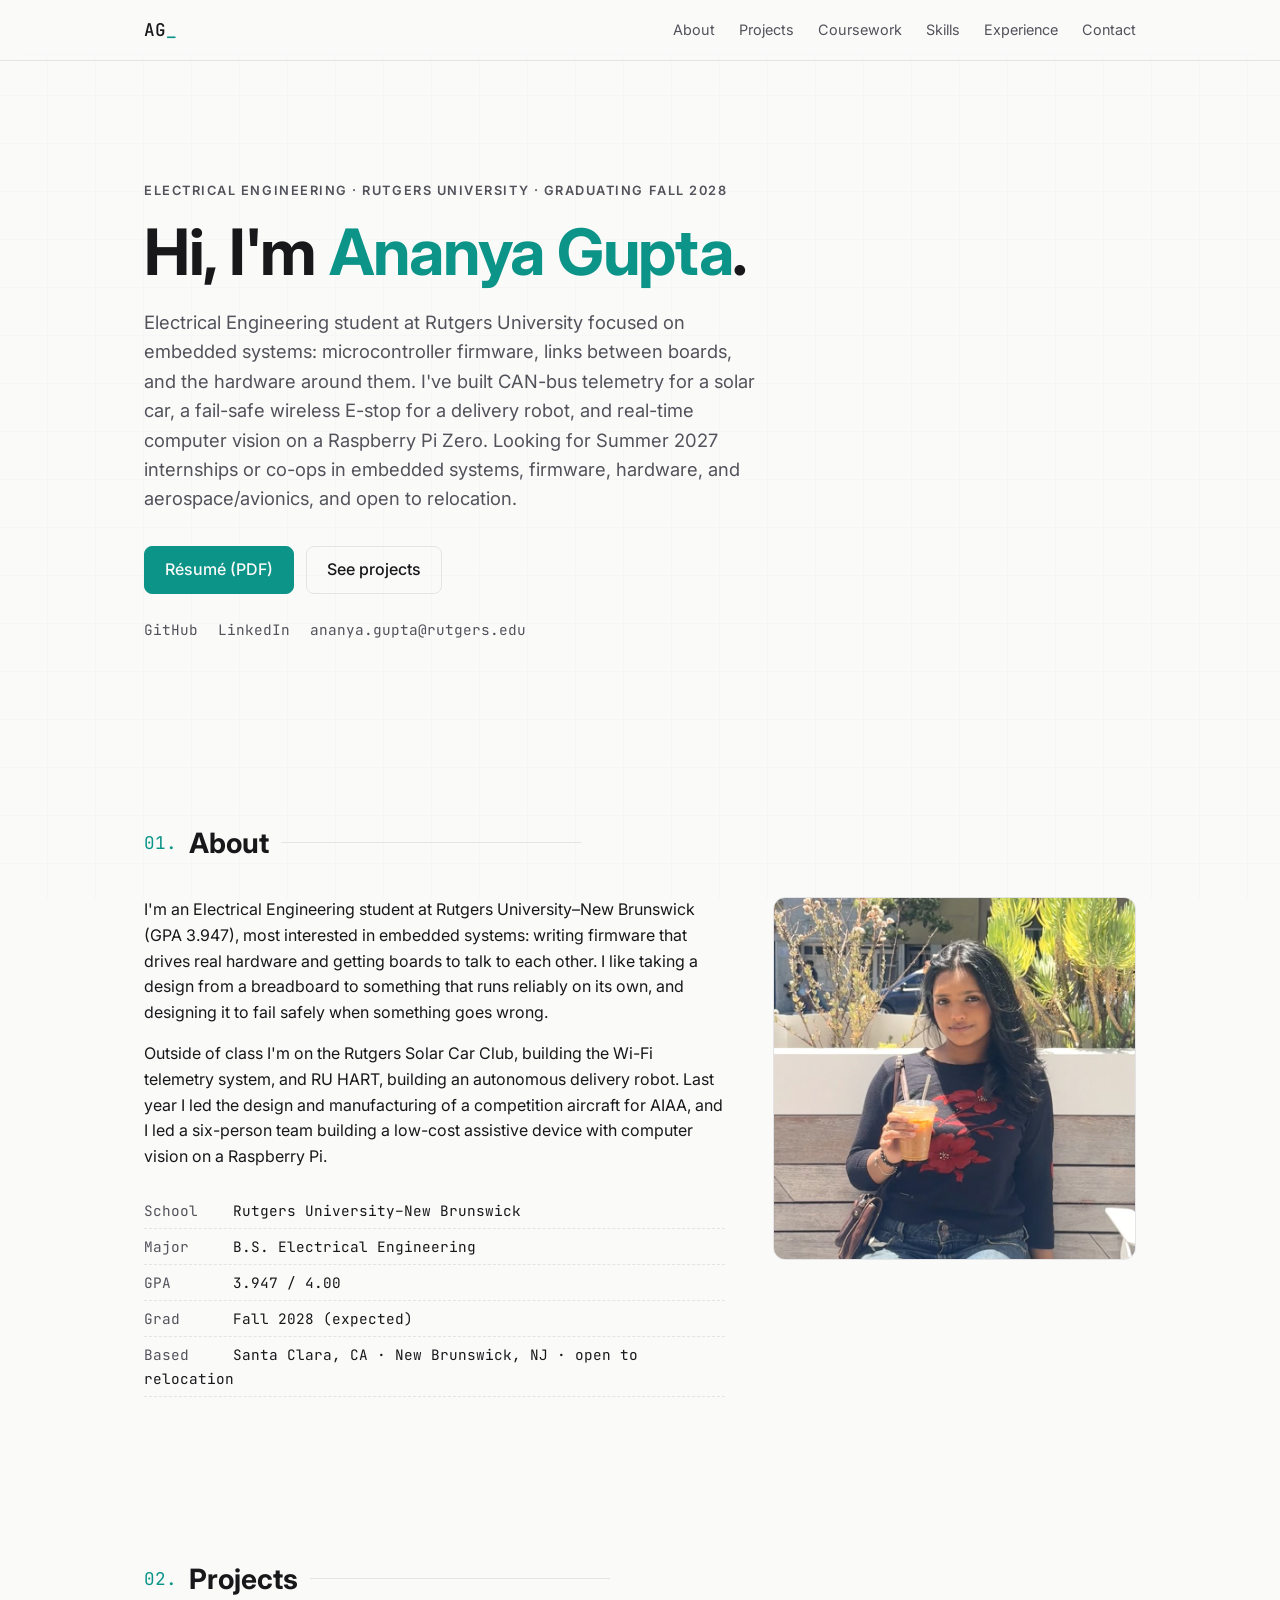
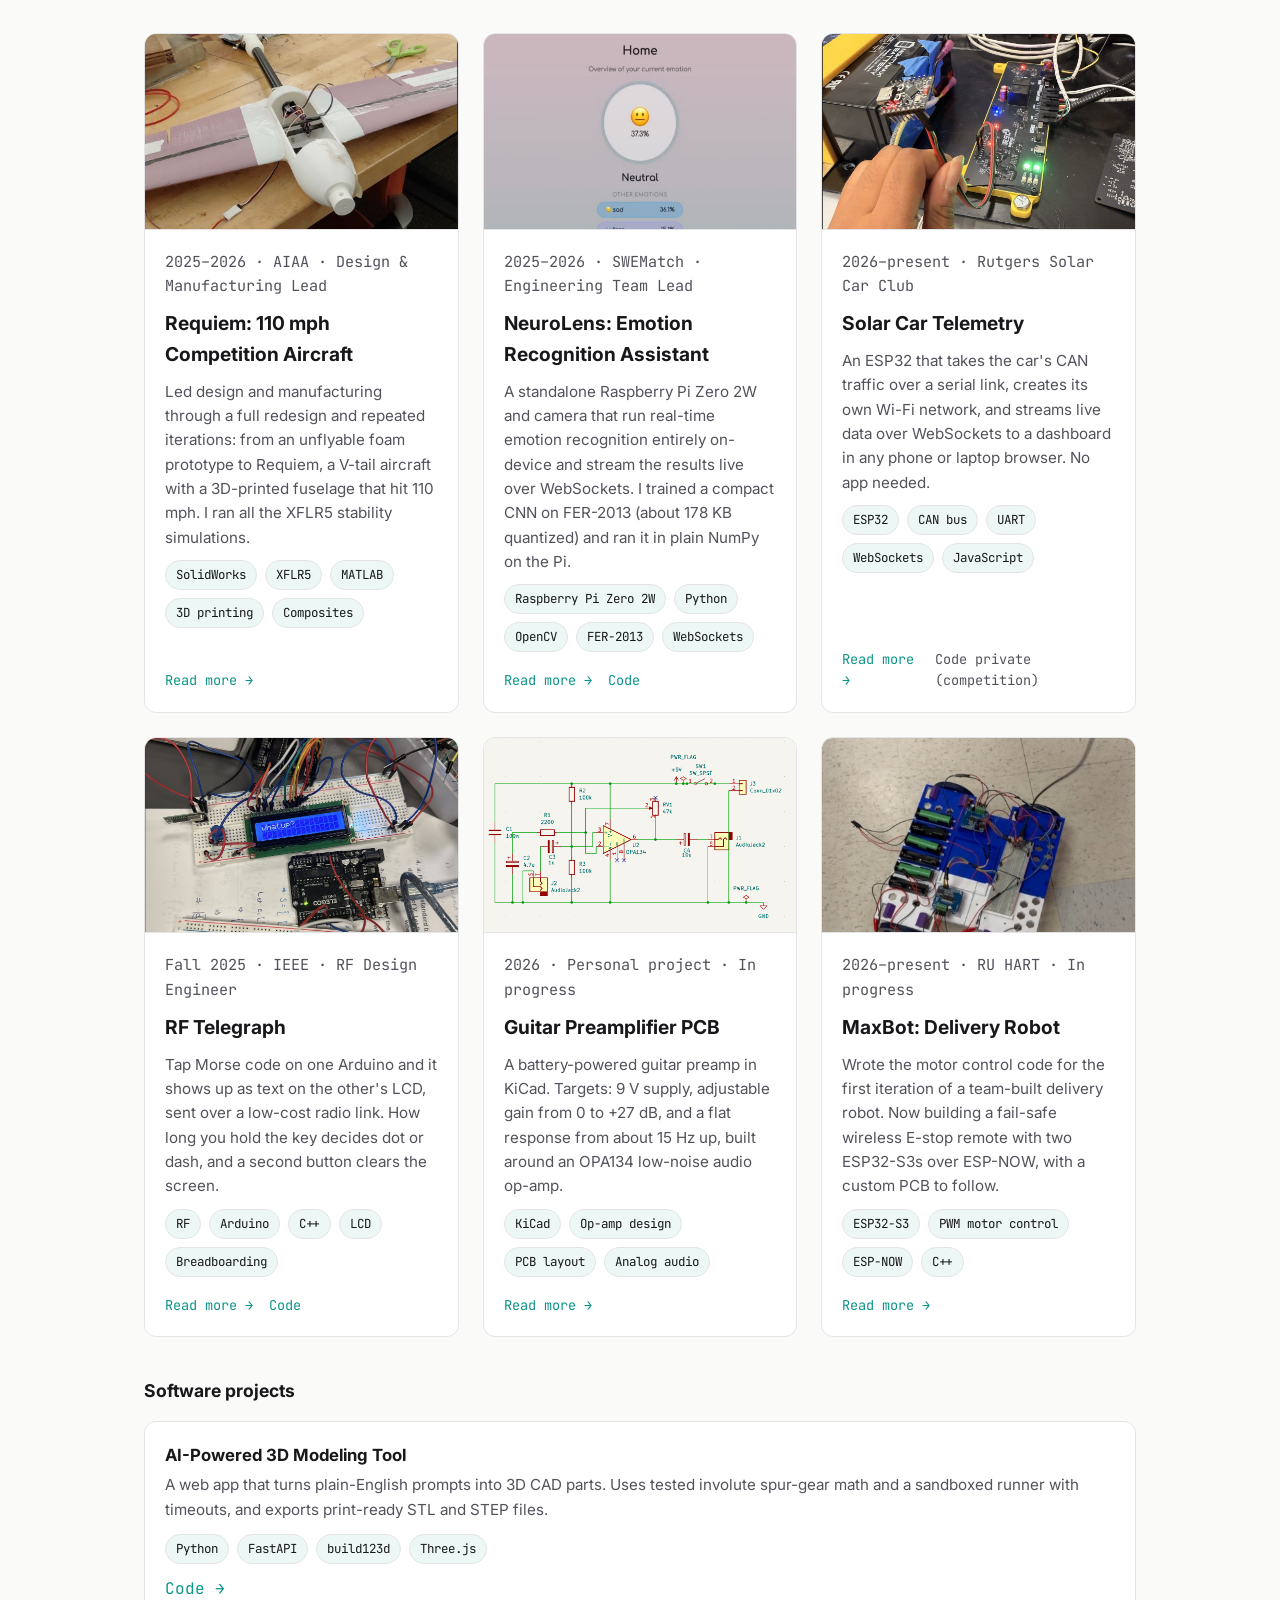
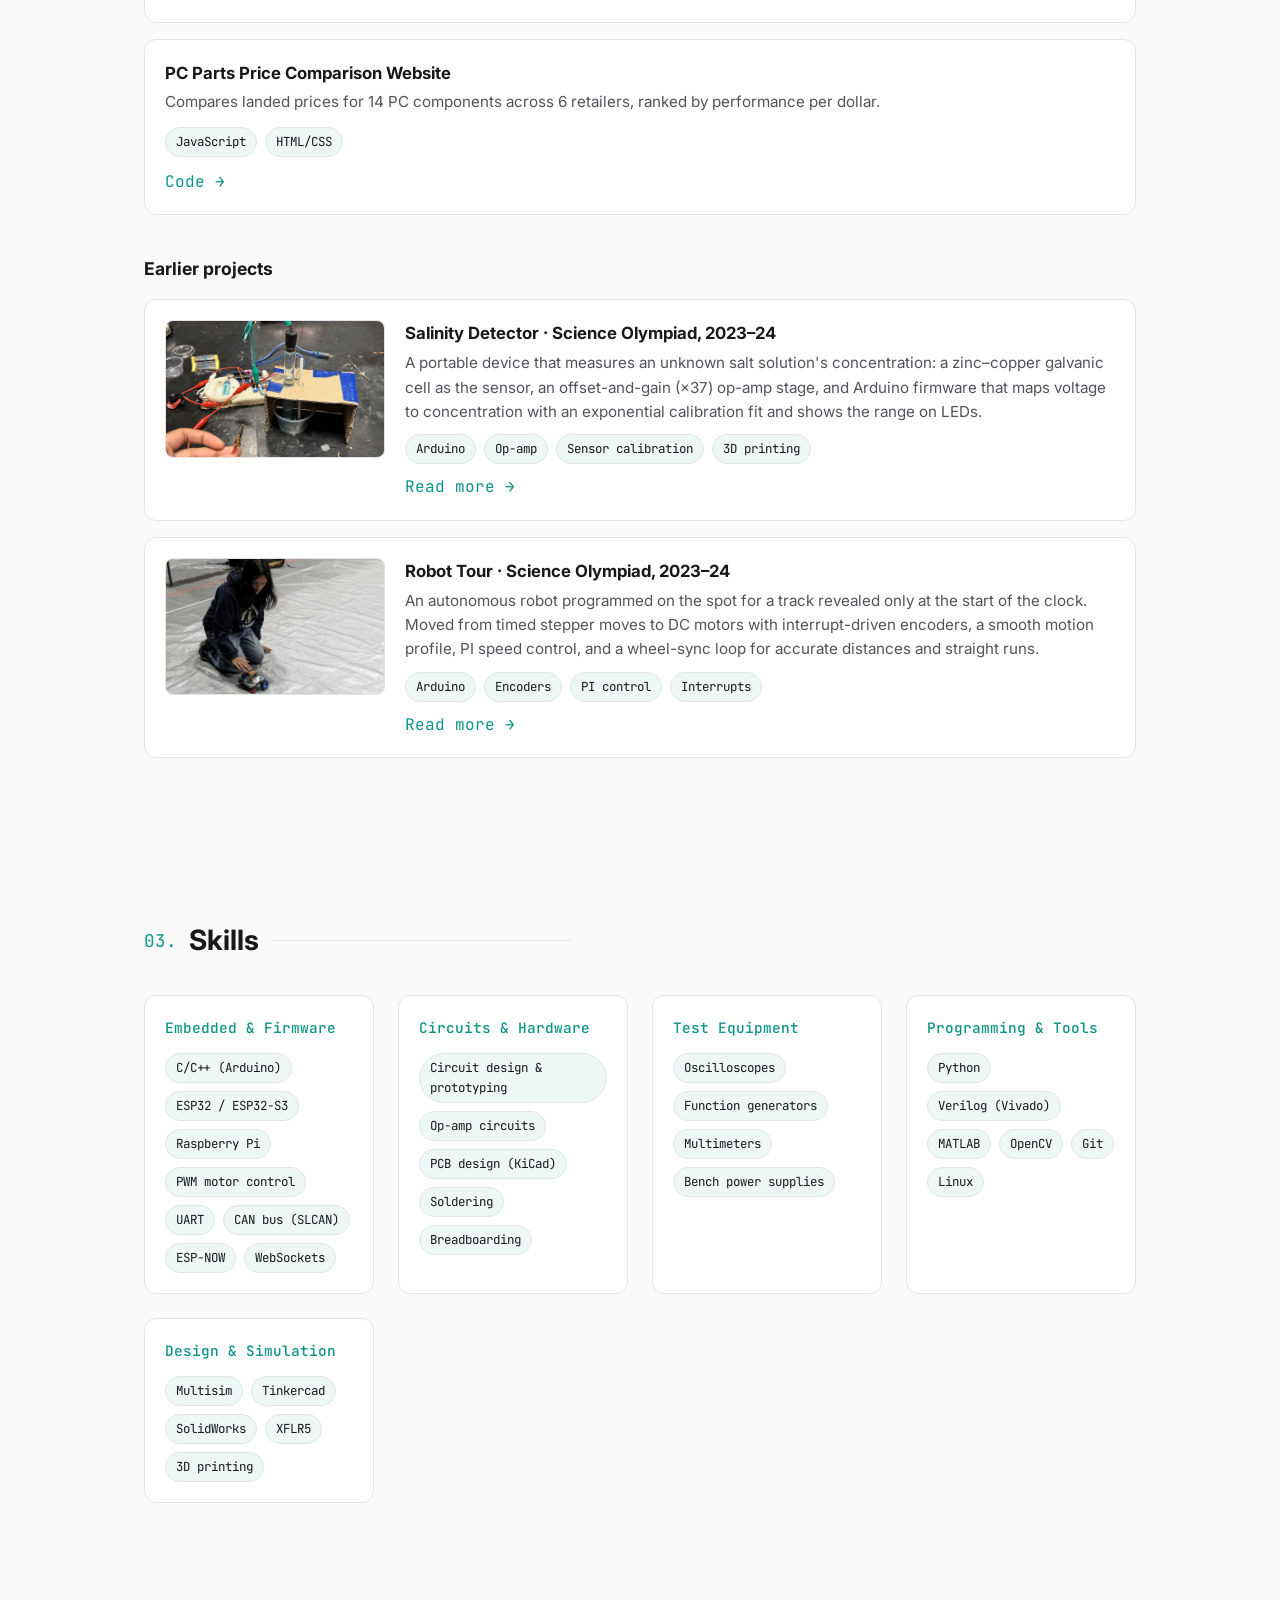
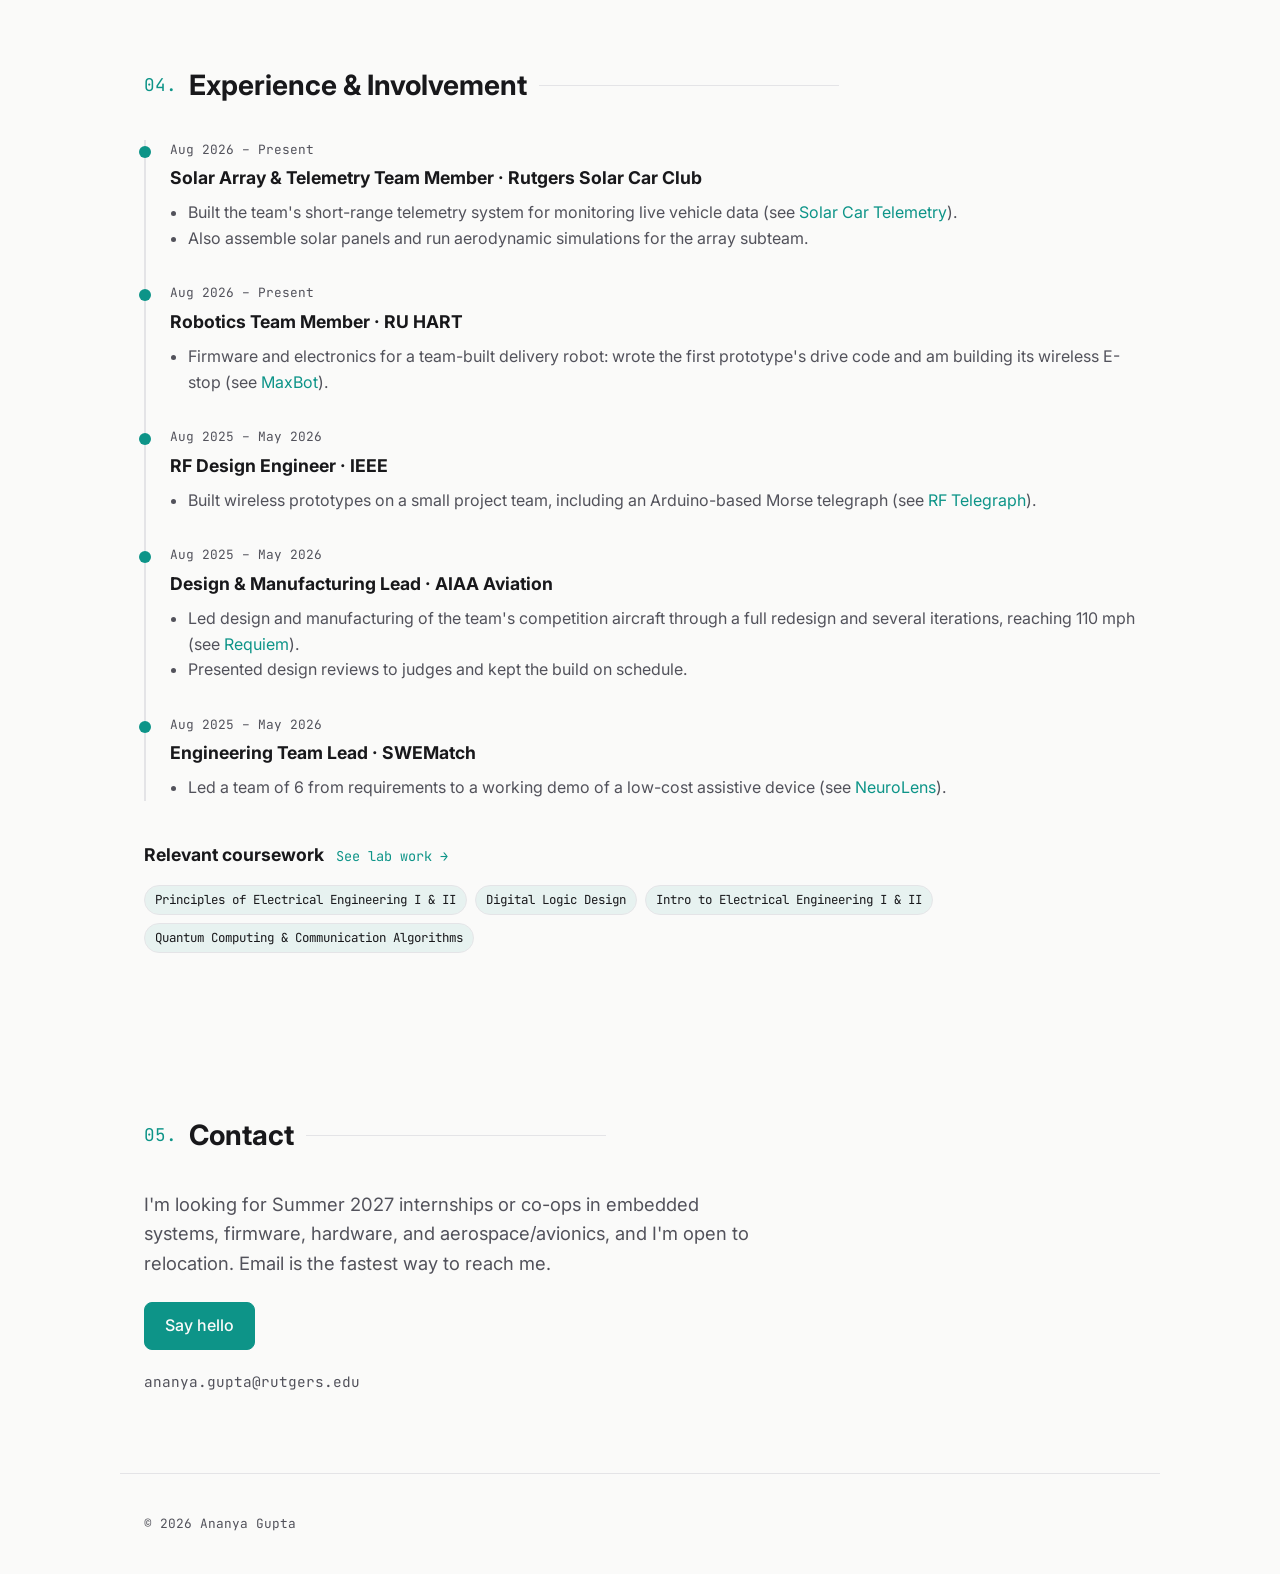
==== commit 7abba0b1: "Keep graduation term in eyebrow" ====
--- a/index.html
+++ b/index.html
@@ -31,7 +31,7 @@
 
     <!-- ============ HERO ============ -->
     <section class="hero container">
-      <p class="eyebrow">Electrical Engineering · Rutgers University · Class of 2028</p>
+      <p class="eyebrow">Electrical Engineering · Rutgers University · Graduating Fall 2028</p>
       <h1>Hi, I'm <span class="accent">Ananya Gupta</span>.</h1>
       <p class="lead">
         Electrical Engineering student at Rutgers University focused on embedded systems: microcontroller
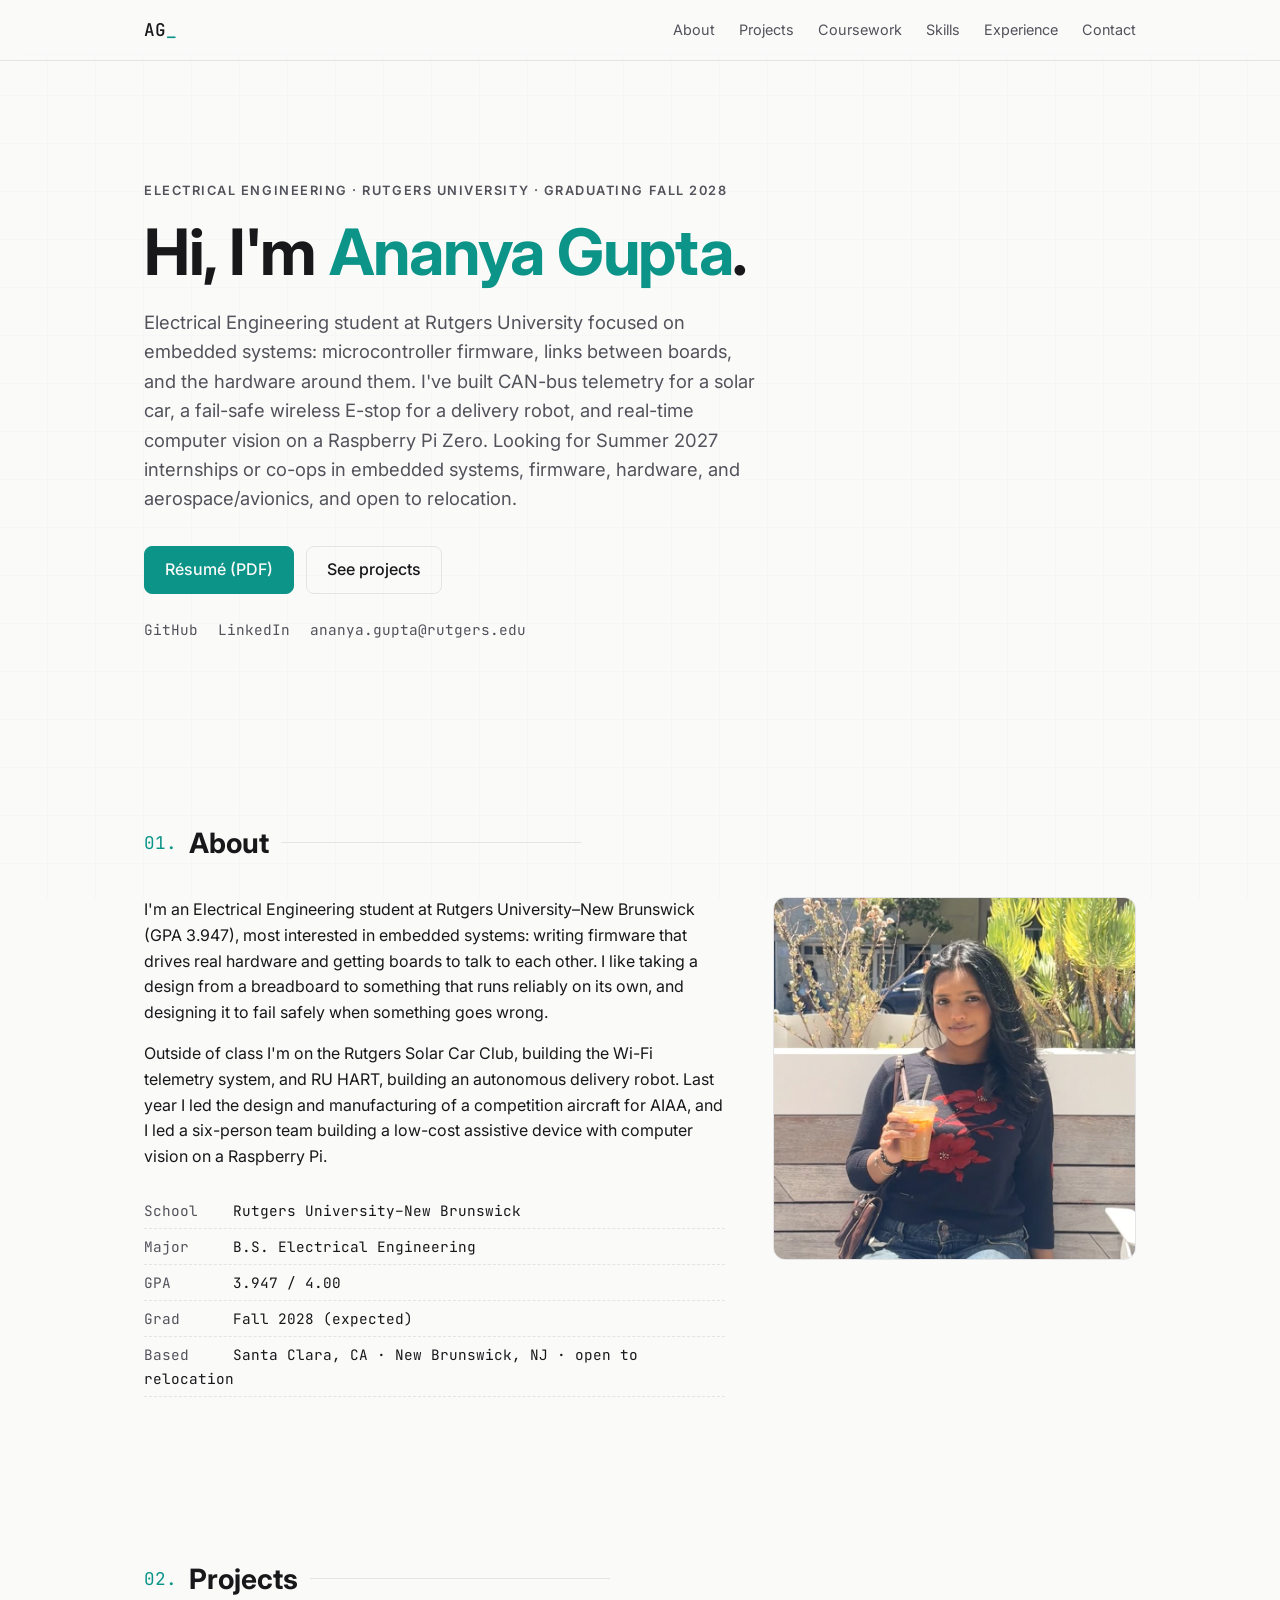
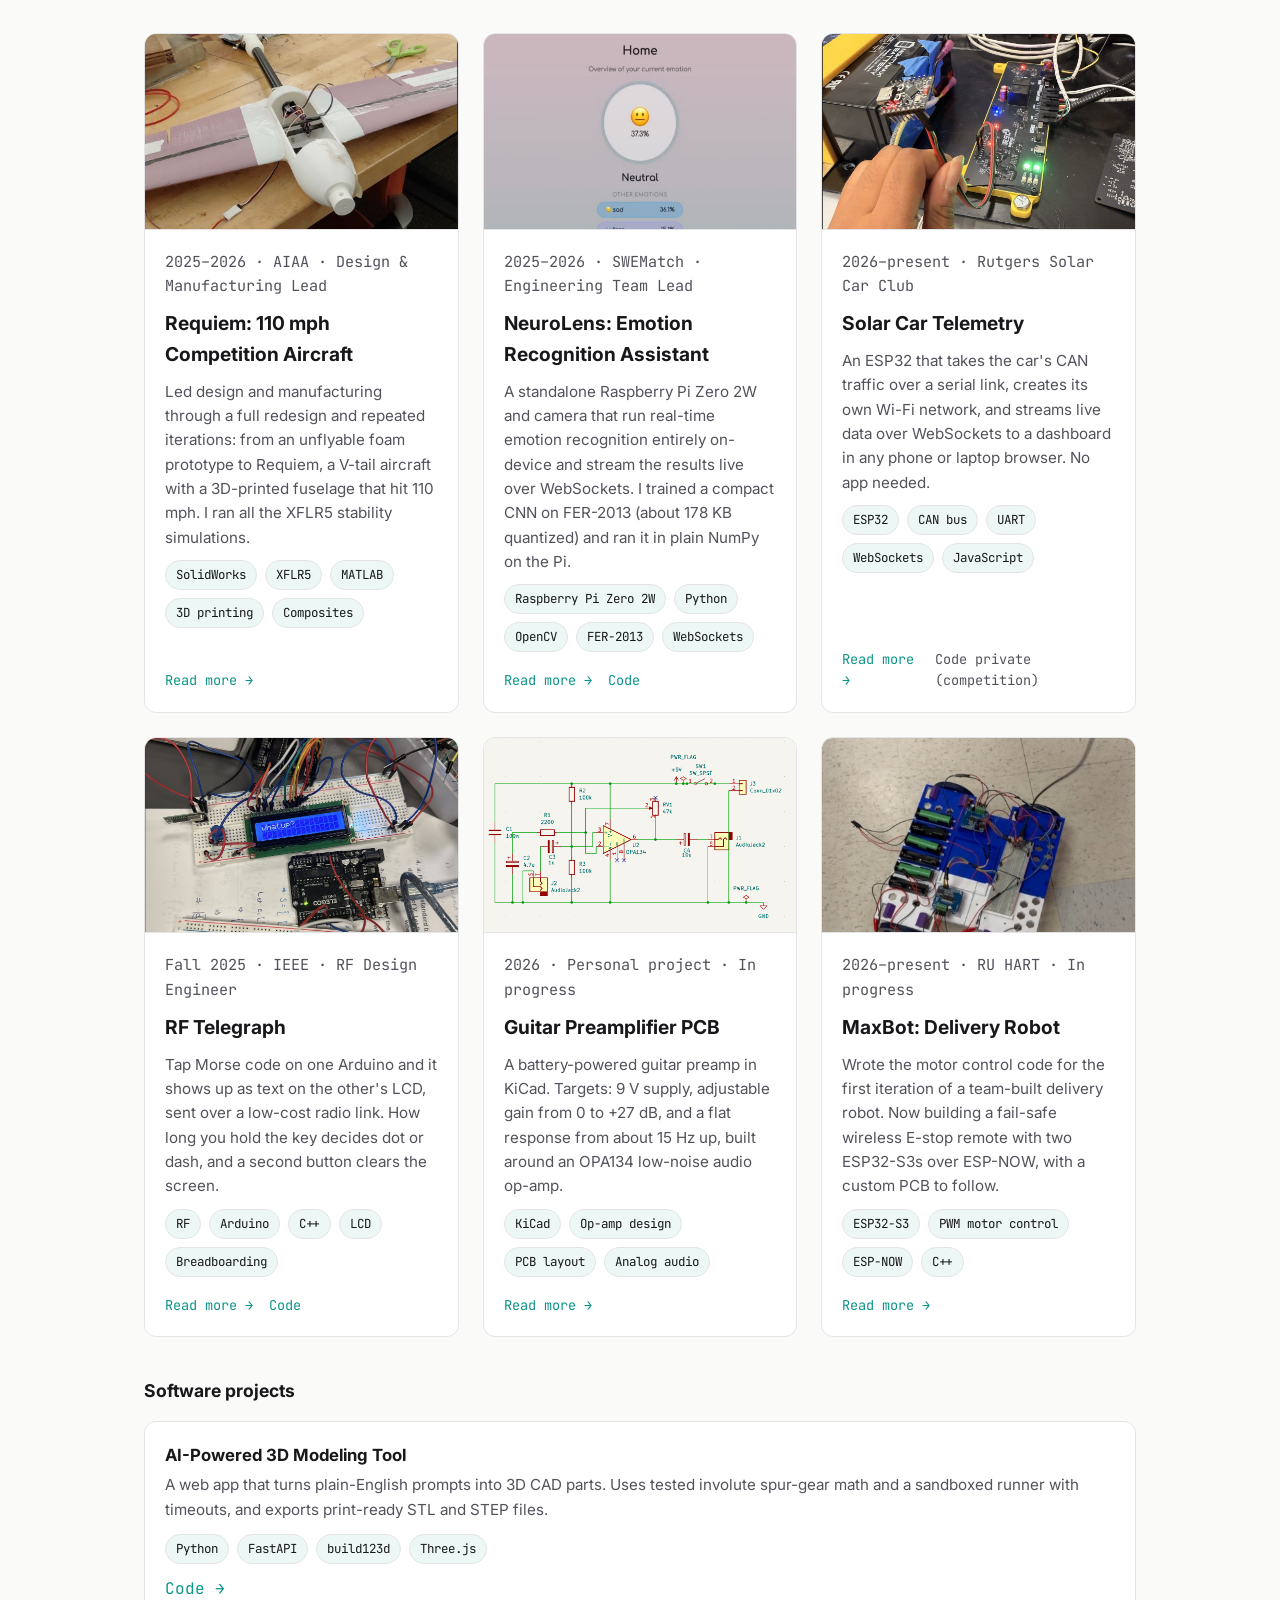
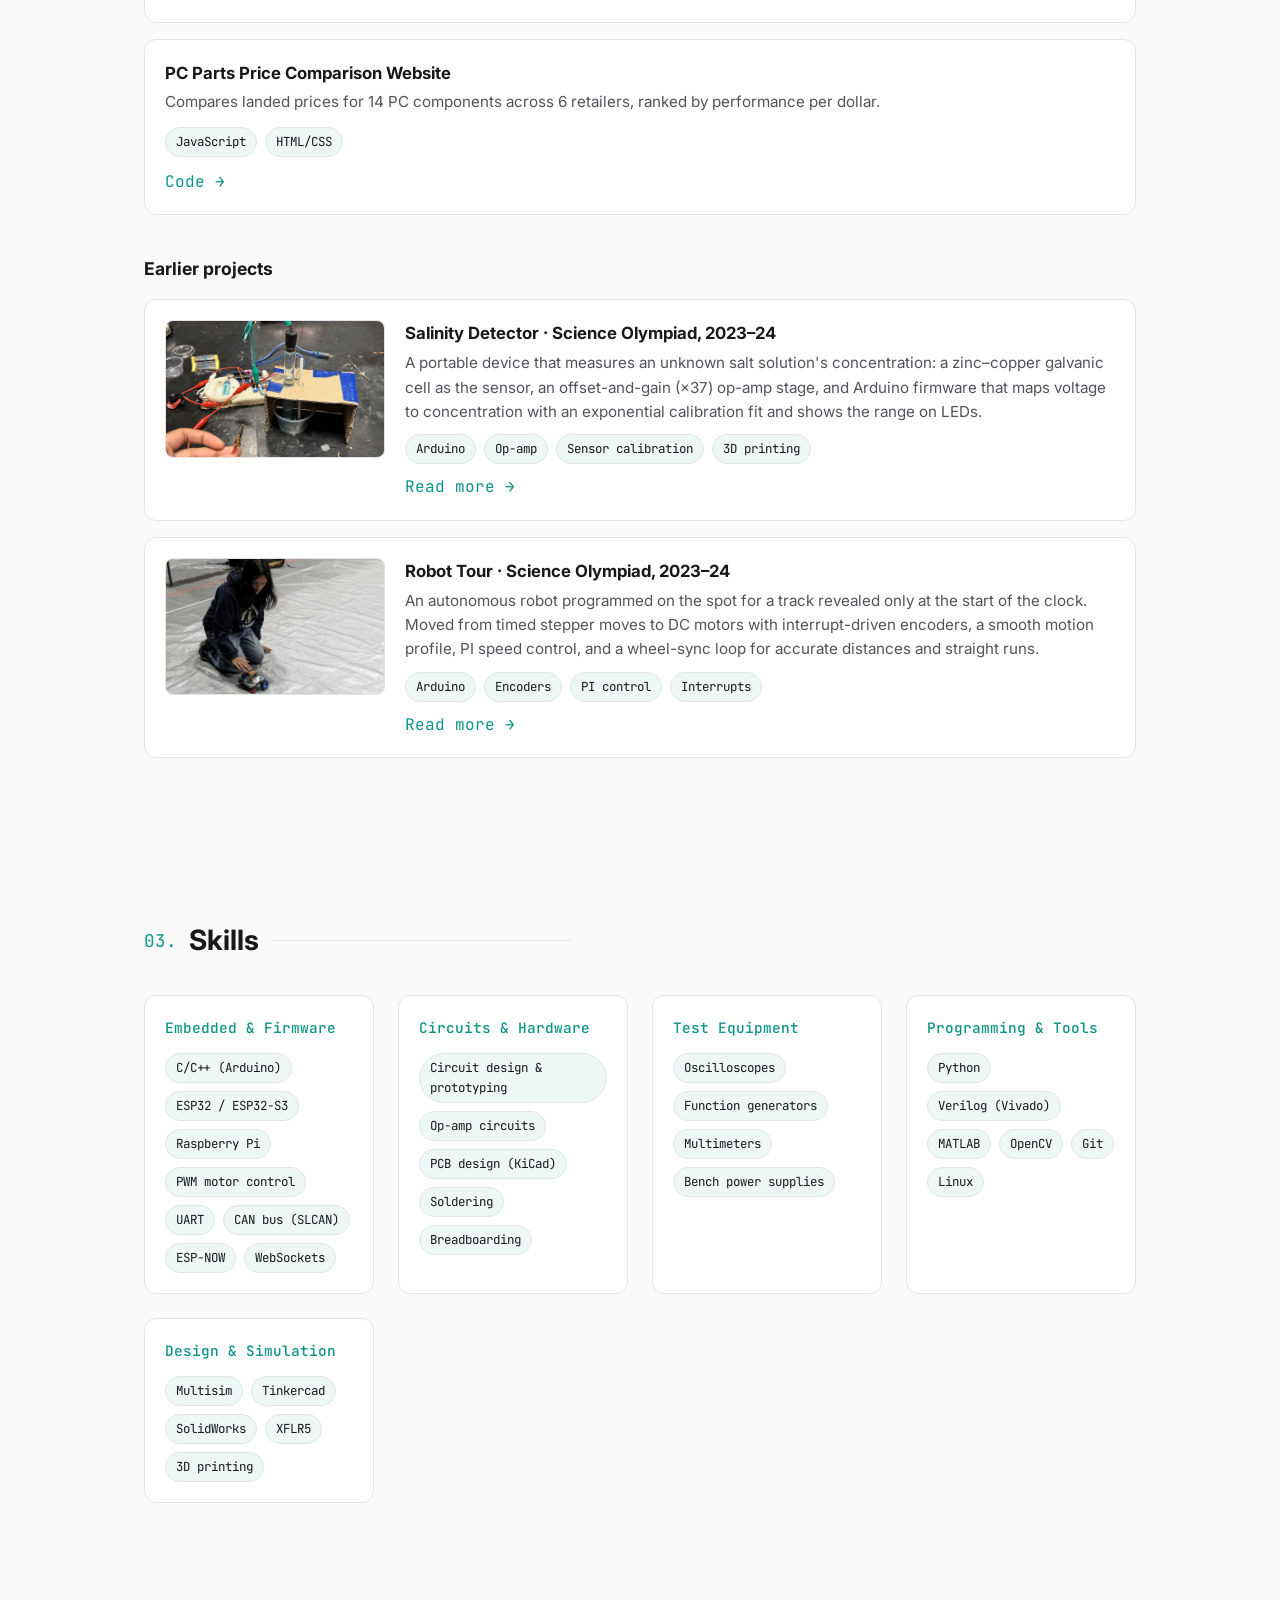
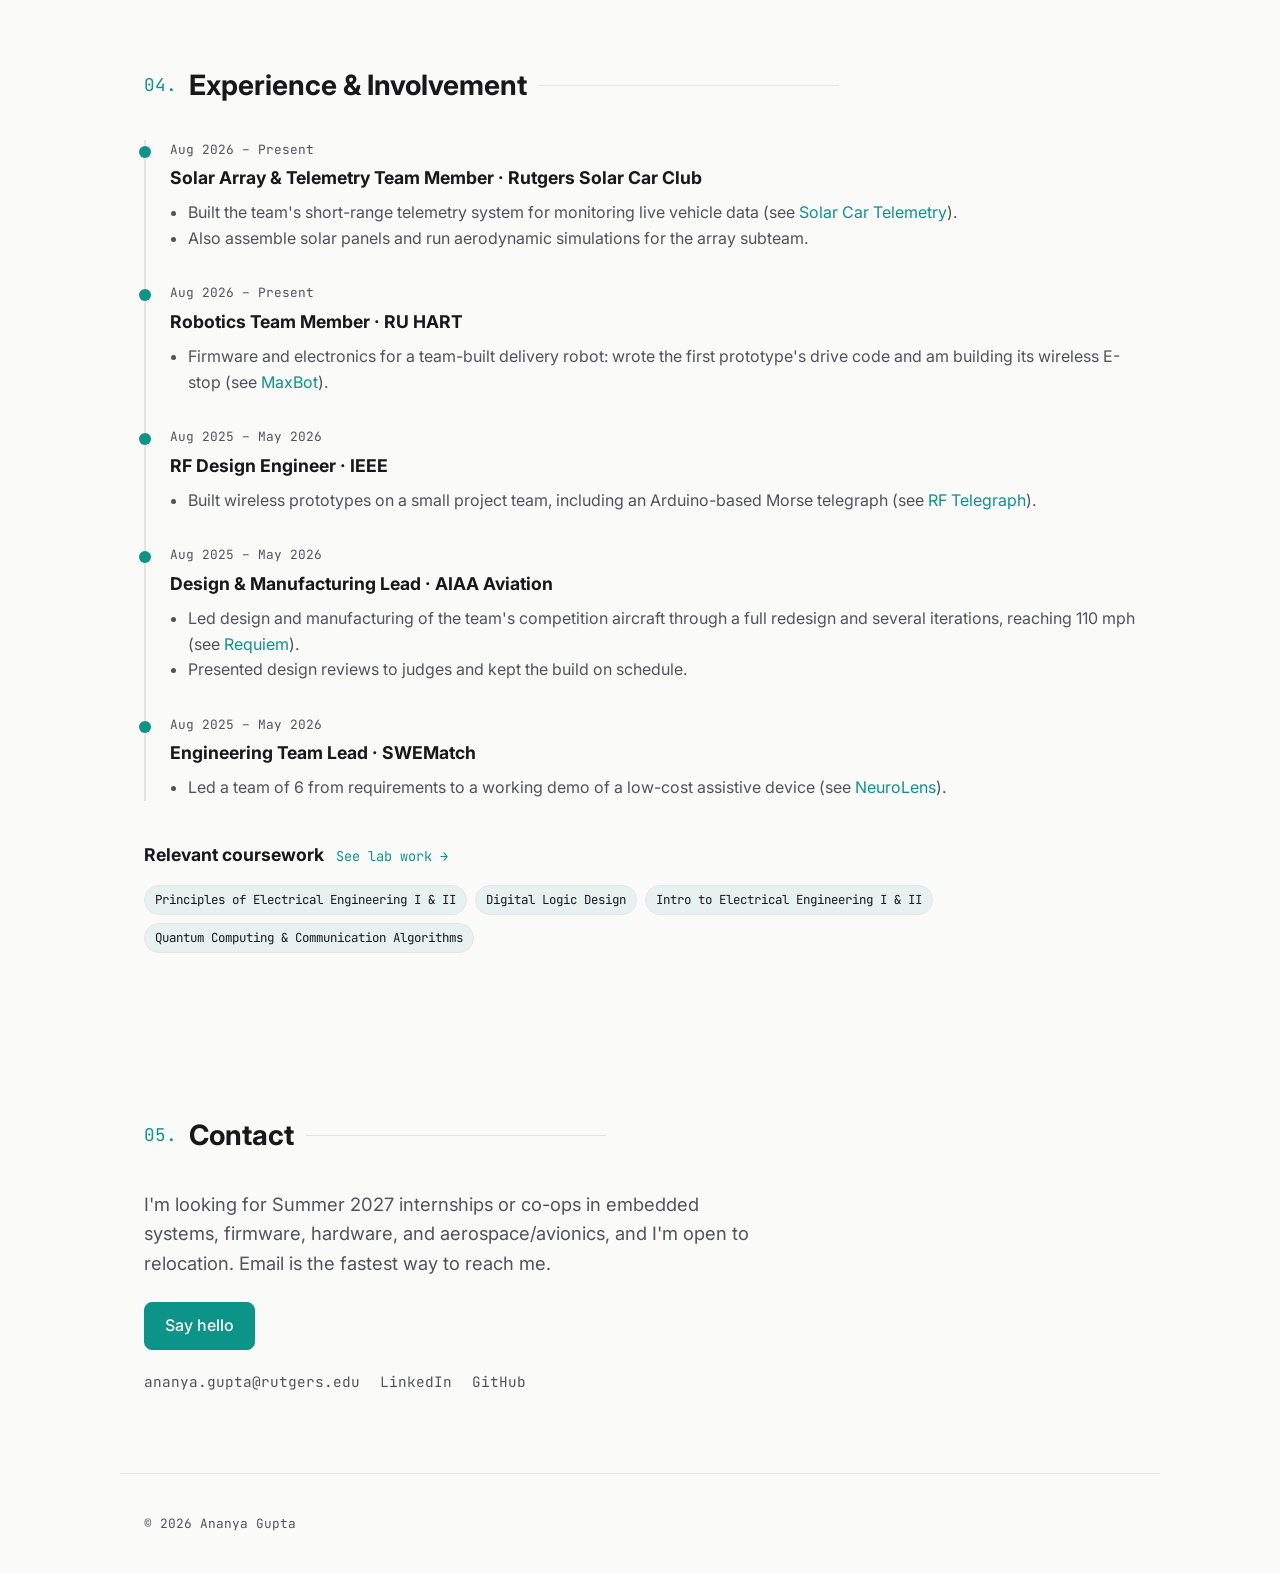
==== commit 83df7a89: "Add LinkedIn and GitHub to contact section" ====
--- a/index.html
+++ b/index.html
@@ -370,6 +370,8 @@
       <a class="btn primary" href="mailto:ananya.gupta@rutgers.edu">Say hello</a>
       <div class="social mono" style="margin-top:20px">
         <a href="mailto:ananya.gupta@rutgers.edu">ananya.gupta@rutgers.edu</a>
+        <a href="https://www.linkedin.com/in/ananya-gupta-4b0507358" target="_blank">LinkedIn</a>
+        <a href="https://github.com/softforware" target="_blank">GitHub</a>
       </div>
     </section>
 
